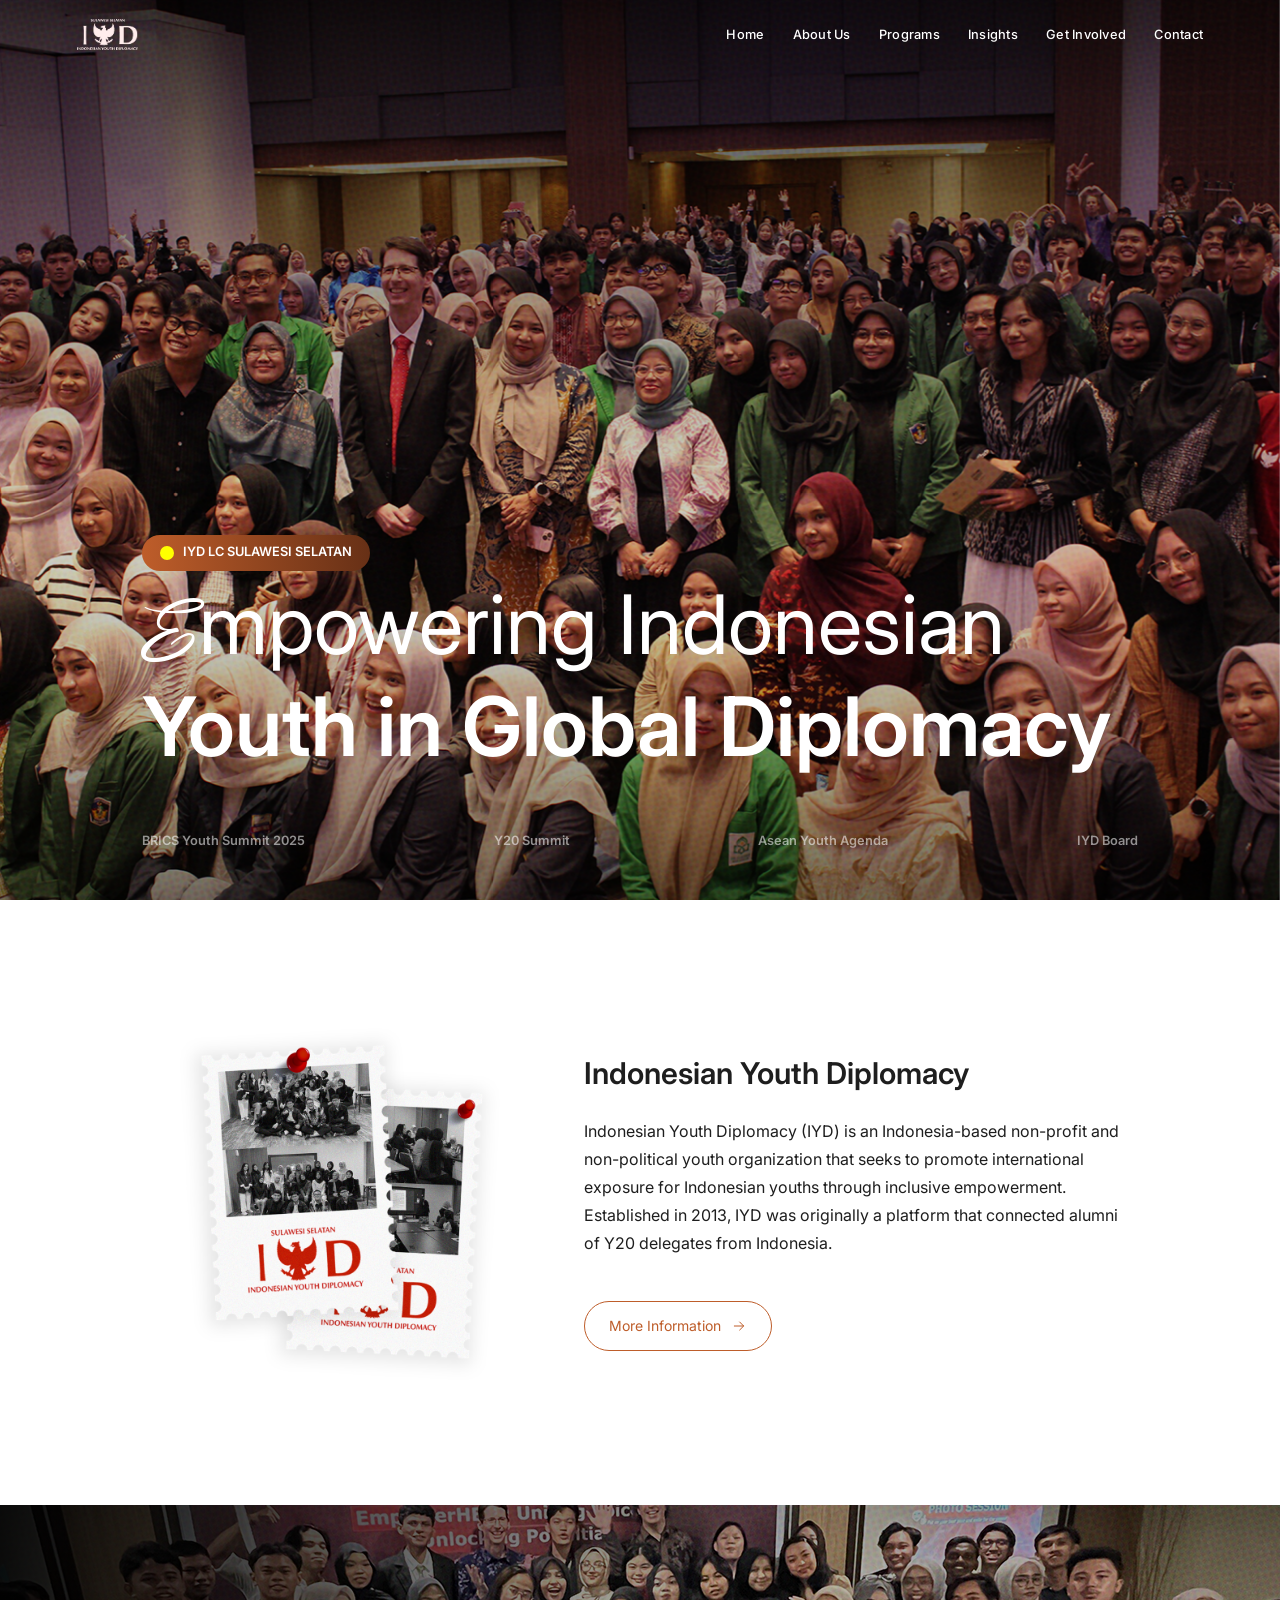
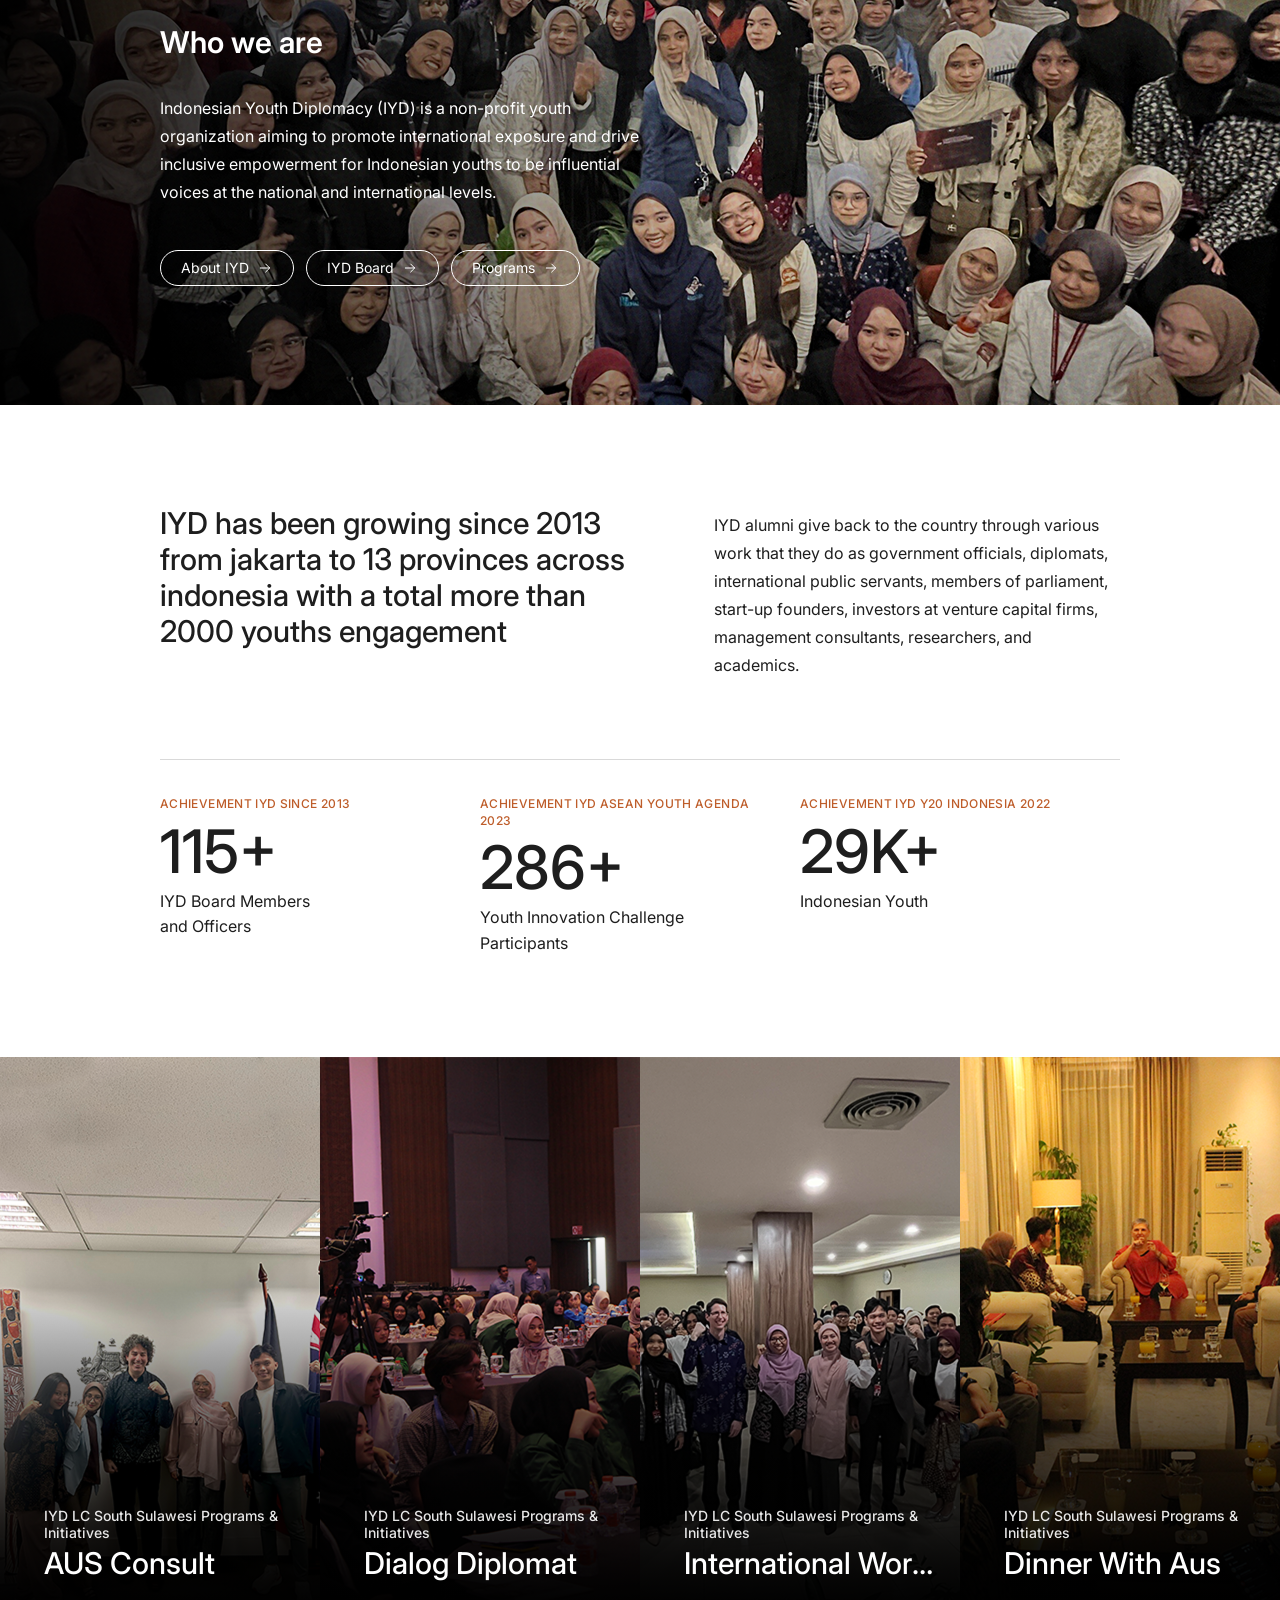
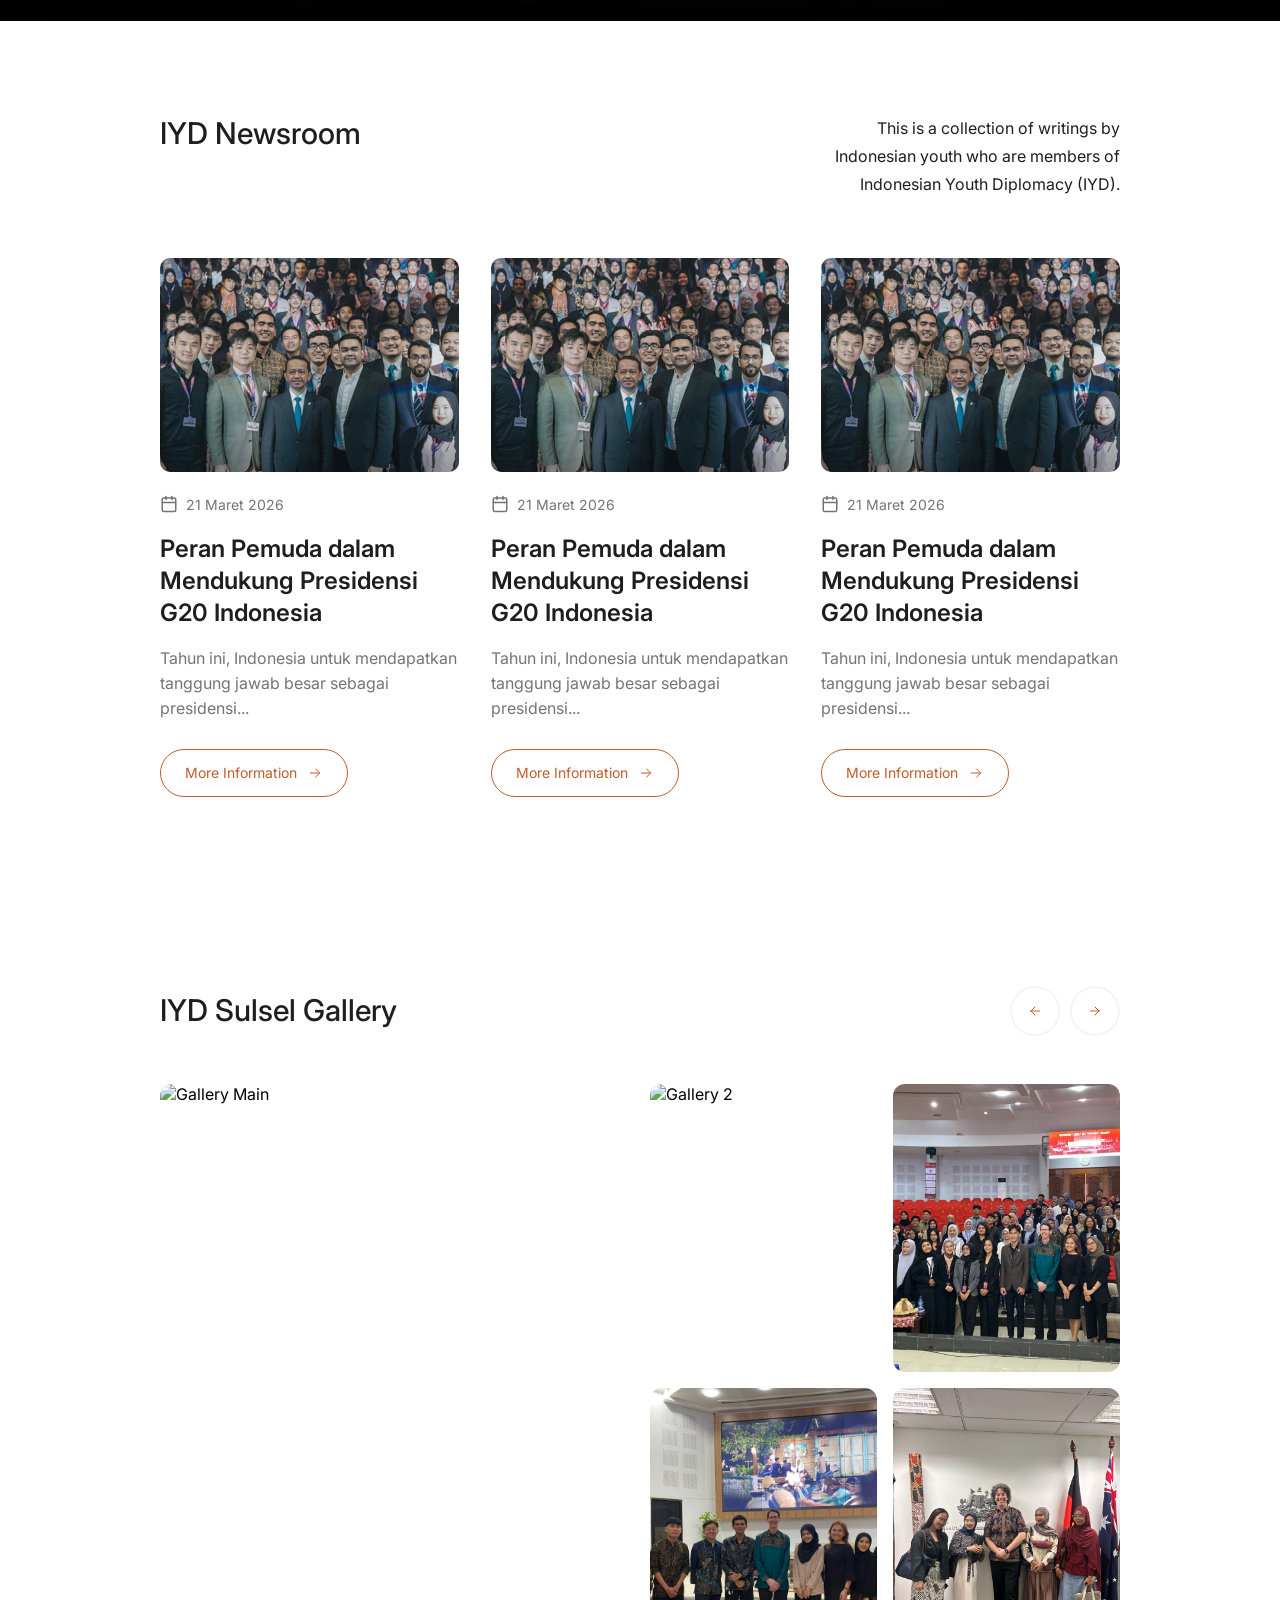
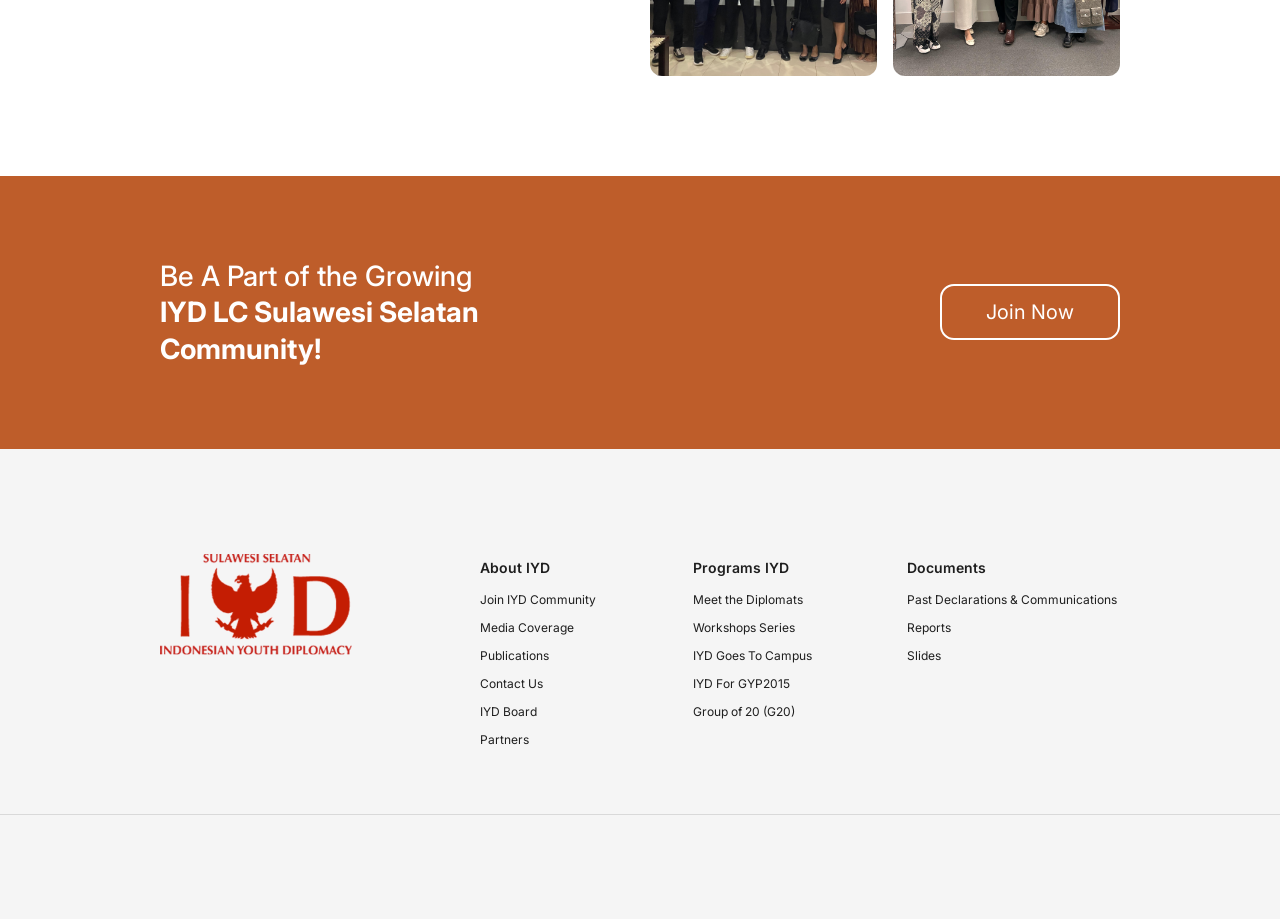
==== index.html @ 90ca3cc1 "update programs & gallery" ====
<!DOCTYPE html>
<html lang="id">
<head>
  <meta charset="UTF-8" />
  <meta name="viewport" content="width=device-width, initial-scale=1.0" />
  <title>IYD LC Sulawesi Selatan</title>
  <link rel="stylesheet" href="style.css" />
  <link href="https://fonts.googleapis.com/css2?family=Inter:wght@400;500;600&family=Birthstone+Bounce&display=swap" rel="stylesheet" />
</head>
<body>

  <!-- Background penuh viewport (di luar page-center) -->
  <img class="hero-bg" src="img/bg-hero.png" alt="Hero Background" />

  <div class="page-center">
  <div class="hero-wrapper">

    <!-- ====== NAVBAR ====== -->
    <header class="navbar">
      <div class="navbar-inner">
        <!-- Logo transparan (default) -->
        <img class="navbar-logo logo-light" src="/img/logo.png" alt="IYD Logo Light" />
        <!-- Logo saat scrolled / background putih -->
        <img class="navbar-logo logo-dark" src="/img/logo-red.png" alt="IYD Logo Dark" />

        <!-- Desktop Menu -->
        <nav class="navbar-menu">
          <a href="index.html">Home</a>
          <a href="about.html">About Us</a>
          <a href="#">Programs</a>
          <a href="#">Insights</a>
          <a href="get-involved.html">Get Involved</a>
          <a href="#">Contact</a>
        </nav>

        <!-- Hamburger Button (mobile) -->
        <button class="hamburger" id="hamburgerBtn" aria-label="Toggle menu">
          <span></span>
          <span></span>
          <span></span>
        </button>
      </div>
    </header>

    <!-- Mobile Menu Overlay -->
    <div class="mobile-menu" id="mobileMenu">
      <nav class="mobile-menu-nav">
        <a href="index.html" onclick="closeMobileMenu()">Home</a>
        <a href="about.html" onclick="closeMobileMenu()">About Us</a>
        <a href="#" onclick="closeMobileMenu()">Programs</a>
        <a href="#" onclick="closeMobileMenu()">Insights</a>
        <a href="get-involved.html" onclick="closeMobileMenu()">Get Involved</a>
        <a href="#" onclick="closeMobileMenu()">Contact</a>
      </nav>
    </div>

    <!-- ====== HERO TEXT ====== -->
    <div class="hero-content">

      <!-- Badge -->
      <div class="hero-badge" data-anim>
        <span class="hero-badge-dot"></span>
        <span class="hero-badge-label">IYD LC SULAWESI SELATAN</span>
      </div>

      <!-- Headline Desktop -->
      <h1 class="hero-headline headline-desktop" data-anim>
        <span class="hero-headline-initial">E</span>mpowering Indonesian<br />
        <strong>Youth in Global Diplomacy</strong>
      </h1>

      <!-- Headline Mobile -->
      <h1 class="hero-headline headline-mobile" data-anim>
        <span class="hero-headline-initial">E</span>mpowering<br />
        Indonesian Youth in<br />
        <strong>Global Diplomacy</strong>
      </h1>

    </div>

    <!-- ====== BOTTOM BAR ====== -->
    <div class="hero-bottom-bar">
      <div class="bottom-bar-row">
        <a href="#">BRICS Youth Summit 2025</a>
        <a href="#">Y20 Summit</a>
      </div>
      <div class="bottom-bar-row">
        <a href="#">Asean Youth Agenda</a>
        <a href="#">IYD Board</a>
      </div>
    </div>

  </div>
  </div>

  <!-- ====== ABOUT SECTION ====== -->
  <section class="about-section">
    <div class="about-inner">

      <!-- Gambar kiri -->
      <div class="about-image-wrap" data-anim>
        <img src="/img/abt-img.png" alt="IYD About" class="about-image" />
      </div>

      <!-- Konten kanan -->
      <div class="about-content">
        <h2 class="about-title" data-anim>Indonesian Youth Diplomacy</h2>
        <p class="about-desc" data-anim>
          Indonesian Youth Diplomacy (IYD) is an Indonesia-based non-profit and
          non-political youth organization that seeks to promote international exposure
          for Indonesian youths through inclusive empowerment. Established in 2013,
          IYD was originally a platform that connected alumni of Y20 delegates from
          Indonesia. 
          
        </p>
        <a href="#" class="about-btn" data-anim>
          More Information
          <svg class="about-btn-icon" xmlns="http://www.w3.org/2000/svg" width="16" height="16" viewBox="0 0 24 24" fill="none" stroke="#BE5D2A" stroke-width="1.5" stroke-linecap="round" stroke-linejoin="round">
            <path d="M5 12h14M13 6l6 6-6 6"/>
          </svg>
        </a>
      </div>

    </div>
  </section>

  <!-- ====== WHO WE ARE SECTION ====== -->
  <section class="wwa-section">

    <!-- Background image -->
    <img src="/img/bg-hero2.png" alt="Who We Are Background" class="wwa-bg" />

    <!-- Gradient overlay kiri -->
    <div class="wwa-overlay"></div>

    <!-- Konten -->
    <div class="wwa-inner">
      <div class="wwa-content">
        <h2 class="wwa-title" data-anim>Who we are</h2>
      <p class="wwa-desc" data-anim>
        Indonesian Youth Diplomacy (IYD) is a non-profit youth
        organization aiming to promote international exposure and drive
        inclusive empowerment for Indonesian youths to be influential
        voices at the national and international levels.
      </p>
      <div class="wwa-buttons" data-anim>
        <a href="#" class="wwa-btn">
          About IYD
          <svg xmlns="http://www.w3.org/2000/svg" width="16" height="16" viewBox="0 0 24 24" fill="none" stroke="white" stroke-width="1.5" stroke-linecap="round" stroke-linejoin="round">
            <path d="M5 12h14M13 6l6 6-6 6"/>
          </svg>
        </a>
        <a href="#" class="wwa-btn">
          IYD Board
          <svg xmlns="http://www.w3.org/2000/svg" width="16" height="16" viewBox="0 0 24 24" fill="none" stroke="white" stroke-width="1.5" stroke-linecap="round" stroke-linejoin="round">
            <path d="M5 12h14M13 6l6 6-6 6"/>
          </svg>
        </a>
        <a href="#" class="wwa-btn">
          Programs
          <svg xmlns="http://www.w3.org/2000/svg" width="16" height="16" viewBox="0 0 24 24" fill="none" stroke="white" stroke-width="1.5" stroke-linecap="round" stroke-linejoin="round">
            <path d="M5 12h14M13 6l6 6-6 6"/>
          </svg>
        </a>
      </div>
      </div>
    </div>

  </section>

  <!-- ====== ABOUT DATA SECTION ====== -->
  <section class="adata-section">
    <div class="adata-inner">

      <!-- Baris atas: teks besar kiri + paragraf kanan -->
      <div class="adata-top">
        <h2 class="adata-headline" data-anim>
          IYD has been growing since
          2013 from jakarta to 13 provinces
          across indonesia with a total more
          than 2000 youths engagement
        </h2>
        <p class="adata-paragraph" data-anim>
          IYD alumni give back to the country through various work that
          they do as government officials, diplomats, international public
          servants, members of parliament, start-up founders, investors
          at venture capital firms, management consultants, researchers,
          and academics.
        </p>
      </div>

      <!-- Divider -->
      <div class="adata-divider"></div>

      <!-- Baris bawah: 3 statistik -->
      <div class="adata-stats">

        <div class="adata-stat" data-anim>
          <span class="adata-stat-label">ACHIEVEMENT IYD SINCE 2013</span>
          <span class="adata-stat-number" data-count="120" data-suffix="+">0+</span>
          <span class="adata-stat-desc">IYD Board Members<br/>and Officers</span>
        </div>

        <div class="adata-stat" data-anim>
          <span class="adata-stat-label">ACHIEVEMENT IYD ASEAN YOUTH AGENDA 2023</span>
          <span class="adata-stat-number" data-count="300" data-suffix="+">0+</span>
          <span class="adata-stat-desc">Youth Innovation Challenge<br/>Participants</span>
        </div>

        <div class="adata-stat" data-anim>
          <span class="adata-stat-label">ACHIEVEMENT IYD Y20 INDONESIA 2022</span>
          <span class="adata-stat-number" data-count="30" data-suffix="K+">0K+</span>
          <span class="adata-stat-desc">Indonesian Youth</span>
        </div>

      </div>

    </div>
  </section>

  </section>

  <!-- ====== PROGRAMS SECTION ====== -->
  <section class="programs-section" id="programsSlider">
    
    <!-- Slider Navigation -->
    <button class="programs-nav-btn prev" id="progPrev" aria-label="Previous Program">
      <svg xmlns="http://www.w3.org/2000/svg" width="20" height="20" viewBox="0 0 24 24" fill="none" stroke="#1E1E1E" stroke-width="2" stroke-linecap="round" stroke-linejoin="round"><path d="M15 18l-6-6 6-6"/></svg>
    </button>
    <button class="programs-nav-btn next" id="progNext" aria-label="Next Program">
      <svg xmlns="http://www.w3.org/2000/svg" width="20" height="20" viewBox="0 0 24 24" fill="none" stroke="#1E1E1E" stroke-width="2" stroke-linecap="round" stroke-linejoin="round"><path d="M9 18l6-6-6-6"/></svg>
    </button>

    <div class="programs-track" id="progTrack">
      <div class="programs-card">
        <img src="/img/prog1.png" alt="AUS Consult" class="programs-card-img" />
        <div class="programs-card-overlay"></div>
        <div class="programs-card-content" data-anim>
          <span class="programs-card-tag">IYD LC South Sulawesi Programs & Initiatives</span>
          <h3 class="programs-card-title">AUS Consult</h3>
        </div>
      </div>

      <div class="programs-card">
        <img src="/img/prog2.png" alt="Dialog Diplomat" class="programs-card-img" />
        <div class="programs-card-overlay"></div>
        <div class="programs-card-content" data-anim>
          <span class="programs-card-tag">IYD LC South Sulawesi Programs & Initiatives</span>
          <h3 class="programs-card-title">Dialog Diplomat</h3>
        </div>
      </div>

      <div class="programs-card">
        <img src="/img/prog3.png" alt="International Workshop" class="programs-card-img" />
        <div class="programs-card-overlay"></div>
        <div class="programs-card-content" data-anim>
          <span class="programs-card-tag">IYD LC South Sulawesi Programs & Initiatives</span>
          <h3 class="programs-card-title">International Workshop</h3>
        </div>
      </div>

      <div class="programs-card">
        <img src="/img/prog4.png" alt="Dinner With Aus" class="programs-card-img" />
        <div class="programs-card-overlay"></div>
        <div class="programs-card-content" data-anim>
          <span class="programs-card-tag">IYD LC South Sulawesi Programs & Initiatives</span>
          <h3 class="programs-card-title">Dinner With Aus</h3>
        </div>
      </div>

      <div class="programs-card">
        <img src="/img/prog5.png" alt="Dinner With Aus" class="programs-card-img" />
        <div class="programs-card-overlay"></div>
        <div class="programs-card-content" data-anim>
          <span class="programs-card-tag">IYD LC South Sulawesi Programs & Initiatives</span>
          <h3 class="programs-card-title">Future Leader Fest</h3>
        </div>
      </div>

      <div class="programs-card">
        <img src="/img/prog6.png" alt="Dinner With Aus" class="programs-card-img" />
        <div class="programs-card-overlay"></div>
        <div class="programs-card-content" data-anim>
          <span class="programs-card-tag">IYD LC South Sulawesi Programs & Initiatives</span>
          <h3 class="programs-card-title">Rain Forest Youth Summit</h3>
        </div>
      </div>

      <div class="programs-card">
        <img src="/img/prog7.png" alt="Dinner With Aus" class="programs-card-img" />
        <div class="programs-card-overlay"></div>
        <div class="programs-card-content" data-anim>
          <span class="programs-card-tag">IYD LC South Sulawesi Programs & Initiatives</span>
          <h3 class="programs-card-title">Joint Audience with Japan Consulate in Makassar</h3>
        </div>
      </div>
    </div>

  </section>

  </section>

  <!-- ====== NEWSROOM SECTION ====== -->
  <section class="news-section">
    <div class="news-inner">

      <!-- Header -->
      <div class="news-header">
        <h2 class="news-title" data-anim>IYD Newsroom</h2>
        <p class="news-subtitle" data-anim>
          This is a collection of writings by<br />
          Indonesian youth who are members of<br />
          Indonesian Youth Diplomacy (IYD).
        </p>
      </div>

      <!-- Cards -->
      <div class="news-grid">

        <article class="news-card" data-anim>
          <img src="/img/news1.png" alt="News 1" class="news-card-img" />
          <div class="news-card-meta">
            <svg xmlns="http://www.w3.org/2000/svg" width="18" height="18" viewBox="0 0 24 24" fill="none" stroke="#747474" stroke-width="2" stroke-linecap="round" stroke-linejoin="round"><rect x="3" y="4" width="18" height="18" rx="2"/><line x1="16" y1="2" x2="16" y2="6"/><line x1="8" y1="2" x2="8" y2="6"/><line x1="3" y1="10" x2="21" y2="10"/></svg>
            <span class="news-card-date">21 Maret 2026</span>
          </div>
          <h3 class="news-card-title">Peran Pemuda dalam Mendukung Presidensi G20 Indonesia</h3>
          <p class="news-card-excerpt">Tahun ini, Indonesia untuk mendapatkan tanggung jawab besar sebagai presidensi...</p>
          <a href="#" class="news-card-btn">
            More Information
            <svg xmlns="http://www.w3.org/2000/svg" width="16" height="16" viewBox="0 0 24 24" fill="none" stroke="#BE5D2A" stroke-width="1.5" stroke-linecap="round" stroke-linejoin="round"><path d="M5 12h14M13 6l6 6-6 6"/></svg>
          </a>
        </article>

        <article class="news-card" data-anim>
          <img src="/img/news1.png" alt="News 2" class="news-card-img" />
          <div class="news-card-meta">
            <svg xmlns="http://www.w3.org/2000/svg" width="18" height="18" viewBox="0 0 24 24" fill="none" stroke="#747474" stroke-width="2" stroke-linecap="round" stroke-linejoin="round"><rect x="3" y="4" width="18" height="18" rx="2"/><line x1="16" y1="2" x2="16" y2="6"/><line x1="8" y1="2" x2="8" y2="6"/><line x1="3" y1="10" x2="21" y2="10"/></svg>
            <span class="news-card-date">21 Maret 2026</span>
          </div>
          <h3 class="news-card-title">Peran Pemuda dalam Mendukung Presidensi G20 Indonesia</h3>
          <p class="news-card-excerpt">Tahun ini, Indonesia untuk mendapatkan tanggung jawab besar sebagai presidensi...</p>
          <a href="#" class="news-card-btn">
            More Information
            <svg xmlns="http://www.w3.org/2000/svg" width="16" height="16" viewBox="0 0 24 24" fill="none" stroke="#BE5D2A" stroke-width="1.5" stroke-linecap="round" stroke-linejoin="round"><path d="M5 12h14M13 6l6 6-6 6"/></svg>
          </a>
        </article>

        <article class="news-card" data-anim>
          <img src="/img/news1.png" alt="News 3" class="news-card-img" />
          <div class="news-card-meta">
            <svg xmlns="http://www.w3.org/2000/svg" width="18" height="18" viewBox="0 0 24 24" fill="none" stroke="#747474" stroke-width="2" stroke-linecap="round" stroke-linejoin="round"><rect x="3" y="4" width="18" height="18" rx="2"/><line x1="16" y1="2" x2="16" y2="6"/><line x1="8" y1="2" x2="8" y2="6"/><line x1="3" y1="10" x2="21" y2="10"/></svg>
            <span class="news-card-date">21 Maret 2026</span>
          </div>
          <h3 class="news-card-title">Peran Pemuda dalam Mendukung Presidensi G20 Indonesia</h3>
          <p class="news-card-excerpt">Tahun ini, Indonesia untuk mendapatkan tanggung jawab besar sebagai presidensi...</p>
          <a href="#" class="news-card-btn">
            More Information
            <svg xmlns="http://www.w3.org/2000/svg" width="16" height="16" viewBox="0 0 24 24" fill="none" stroke="#BE5D2A" stroke-width="1.5" stroke-linecap="round" stroke-linejoin="round"><path d="M5 12h14M13 6l6 6-6 6"/></svg>
          </a>
        </article>

      </div>
    </div>
  </section>

  </section>

  <!-- ====== GALLERY SECTION ====== -->
  <section class="gallery-section">
    <div class="gallery-inner">

      <!-- Header -->
      <div class="gallery-header">
        <h2 class="gallery-title" data-anim>IYD Sulsel Gallery</h2>
        <div class="gallery-nav">
          <button class="gallery-nav-btn" id="galleryPrev" aria-label="Previous">
            <svg xmlns="http://www.w3.org/2000/svg" width="16" height="16" viewBox="0 0 24 24" fill="none" stroke="#BE5D2A" stroke-width="1.5" stroke-linecap="round" stroke-linejoin="round"><path d="M19 12H5M12 18l-6-6 6-6"/></svg>
          </button>
          <button class="gallery-nav-btn" id="galleryNext" aria-label="Next">
            <svg xmlns="http://www.w3.org/2000/svg" width="16" height="16" viewBox="0 0 24 24" fill="none" stroke="#BE5D2A" stroke-width="1.5" stroke-linecap="round" stroke-linejoin="round"><path d="M5 12h14M12 6l6 6-6 6"/></svg>
          </button>
        </div>
      </div>

      <!-- Grid galeri -->
      <div class="gallery-grid">

        <!-- Gambar besar kiri -->
        <div class="gallery-main" data-anim>
          <img src="/img/gal1.jpg" alt="Gallery Main" class="gallery-img" />
        </div>

        <!-- 2x2 grid kanan -->
        <div class="gallery-sub" data-anim>
          <img src="/img/gal2.jpg" alt="Gallery 2" class="gallery-img" />
          <img src="/img/gal3.jpg" alt="Gallery 3" class="gallery-img" />
          <img src="/img/gal4.jpg" alt="Gallery 4" class="gallery-img" />
          <img src="/img/gal5.jpg" alt="Gallery 5" class="gallery-img" />
        </div>

      </div>
    </div>
  </section>

  </section>

  <!-- ====== CTA SECTION ====== -->
  <section class="cta-section">
    <div class="cta-inner">
      <div class="cta-text" data-anim>
        <span class="cta-text-light">Be A Part of the Growing<br /></span>
        <span class="cta-text-bold">IYD LC Sulawesi Selatan<br />Community!</span>
      </div>
      <a href="https://chat.whatsapp.com/K2bBqpmbX7I8IMFVeCKsI0?mode=gi_t" class="cta-btn" data-anim>Join Now</a>
    </div>
  </section>

  </section>

  <!-- ====== FOOTER ====== -->
  <footer class="footer">
    <div class="footer-inner">

      <!-- Konten utama footer -->
      <div class="footer-top">

        <!-- Logo kiri -->
        <div class="footer-brand" data-anim>
          <img src="/img/logo-footer.png" alt="IYD Logo" class="footer-logo" />
        </div>

        <!-- Kolom 1 & 2 dibungkus agar bisa berdampingan di mobile -->
        <div class="footer-cols-row">

        <!-- Kolom 1: About -->
        <div class="footer-col" data-anim>
          <h4 class="footer-col-title">About IYD</h4>
          <ul class="footer-col-list">
            <li><a href="https://chat.whatsapp.com/K2bBqpmbX7I8IMFVeCKsI0?mode=gi_t">Join IYD Community</a></li>
            <li><a href="#">Media Coverage</a></li>
            <li><a href="#">Publications</a></li>
            <li><a href="#">Contact Us</a></li>
            <li><a href="#">IYD Board</a></li>
            <li><a href="#">Partners</a></li>
          </ul>
        </div>

        <!-- Kolom 2: Programs -->
        <div class="footer-col" data-anim>
          <h4 class="footer-col-title">Programs IYD</h4>
          <ul class="footer-col-list">
            <li><a href="#">Meet the Diplomats</a></li>
            <li><a href="#">Workshops Series</a></li>
            <li><a href="#">IYD Goes To Campus</a></li>
            <li><a href="#">IYD For GYP2015</a></li>
            <li><a href="#">Group of 20 (G20)</a></li>
          </ul>
        </div>

        </div>

        <!-- Kolom 3: Documents -->
        <div class="footer-col" data-anim>
          <h4 class="footer-col-title">Documents</h4>
          <ul class="footer-col-list">
            <li><a href="#">Past Declarations & Communications</a></li>
            <li><a href="#">Reports</a></li>
            <li><a href="#">Slides</a></li>
          </ul>
        </div>

      </div>

      <!-- Divider -->
      <div class="footer-divider"></div>

      <!-- Bottom: copyright + sosmed -->
      <div class="footer-bottom">
        <p class="footer-copy" data-anim>@Copyright IYD Local Chapter Sulawesi Selatan (IYD LC SULSEL) 2026. All Right Reserved.</p>
        <div class="footer-socials" data-anim>
          <a href="#" class="footer-social-link" aria-label="Social 1">
            <img src="/img/x.png" alt="Social 1" />
          </a>
          <a href="#" class="footer-social-link" aria-label="Social 2">
            <img src="/img/tiktok.png" alt="Social 2" />
          </a>
          <a href="#" class="footer-social-link" aria-label="Social 3">
            <img src="/img/ig.png" alt="Social 3" />
          </a>
          <a href="#" class="footer-social-link" aria-label="Social 4">
            <img src="/img/ytb.png" alt="Social 4" />
          </a>
        </div>
      </div>

    </div>
  </footer>

  <!-- ====== BACK TO TOP BUTTON ====== -->
  <button class="back-to-top" id="backToTop" aria-label="Back to top">
    <svg xmlns="http://www.w3.org/2000/svg" width="20" height="20" viewBox="0 0 24 24" fill="none" stroke="currentColor" stroke-width="2" stroke-linecap="round" stroke-linejoin="round">
      <path d="M12 19V5M5 12l7-7 7 7"/>
    </svg>
  </button>

  <script>
    const navbar       = document.querySelector('.navbar');
    const hamburgerBtn = document.getElementById('hamburgerBtn');
    const mobileMenu   = document.getElementById('mobileMenu');
    const heroBg       = document.querySelector('.hero-bg');
    const heroWrapper  = document.querySelector('.hero-wrapper');

    let lastScrollY = 0;

    function handleScroll() {
      const currentScrollY = window.scrollY;
      const heroHeight = heroWrapper.offsetHeight;

      if (currentScrollY >= heroHeight) {
        heroBg.classList.add('out-of-view');
      } else {
        heroBg.classList.remove('out-of-view');
      }

      if (currentScrollY > 10) {
        navbar.classList.add('scrolled');
      } else {
        navbar.classList.remove('scrolled');
      }

      // Sembunyikan saat scroll ke bawah, tampilkan saat scroll ke atas
      if (currentScrollY > lastScrollY + 5 && currentScrollY > 80) {
        navbar.classList.add('hidden');
      } else if (currentScrollY < lastScrollY - 5) {
        navbar.classList.remove('hidden');
      }

      lastScrollY = currentScrollY;
    }
    window.addEventListener('scroll', handleScroll);
    handleScroll();

    hamburgerBtn.addEventListener('click', () => {
      const isOpen = mobileMenu.classList.toggle('open');
      hamburgerBtn.classList.toggle('active', isOpen);
      document.body.classList.toggle('menu-open', isOpen);
    });

    function closeMobileMenu() {
      mobileMenu.classList.remove('open');
      hamburgerBtn.classList.remove('active');
      document.body.classList.remove('menu-open');
    }

    /* ---- Scroll Animations: Fade In Up ---- */
    const animObserver = new IntersectionObserver((entries) => {
      entries.forEach((entry, i) => {
        if (entry.isIntersecting) {
          /* Stagger: tiap elemen dapat delay bertahap dalam satu kelompok */
          const siblings = entry.target.parentElement.querySelectorAll('[data-anim]');
          let delay = 0;
          siblings.forEach((el, idx) => {
            if (el === entry.target) delay = idx * 80;
          });
          setTimeout(() => {
            entry.target.classList.add('anim-visible');
          }, delay);
          animObserver.unobserve(entry.target);
        }
      });
    }, {
      threshold: 0.05,
      rootMargin: '0px 0px 0px 0px'
    });

    document.querySelectorAll('[data-anim]').forEach(el => {
      animObserver.observe(el);
    });

    /* ---- Count-up Animation ---- */
    function countUp(el) {
      const target   = parseInt(el.dataset.count);
      const suffix   = el.dataset.suffix || '';
      const duration = 1800;
      const step     = 16;
      const steps    = Math.floor(duration / step);
      let current    = 0;

      const timer = setInterval(() => {
        current++;
        const value = Math.round(target * easeOut(current / steps));
        el.textContent = value + suffix;
        if (current >= steps) {
          el.textContent = target + suffix;
          clearInterval(timer);
        }
      }, step);
    }

    function easeOut(t) {
      return 1 - Math.pow(1 - t, 3);
    }

    const countObserver = new IntersectionObserver((entries) => {
      entries.forEach(entry => {
        if (entry.isIntersecting) {
          countUp(entry.target);
          countObserver.unobserve(entry.target);
        }
      });
    }, { threshold: 0.3 });

    document.querySelectorAll('[data-count]').forEach(el => {
      countObserver.observe(el);
    });

    /* ---- Back to Top ---- */
    const backToTopBtn = document.getElementById('backToTop');

    window.addEventListener('scroll', () => {
      if (window.scrollY > 400) {
        backToTopBtn.classList.add('visible');
      } else {
        backToTopBtn.classList.remove('visible');
      }
    });

    backToTopBtn.addEventListener('click', () => {
      window.scrollTo({ top: 0, behavior: 'smooth' });
    });

    /* ---- Gallery Slider Logic ---- */
    const galleryImages = [
      '/img/gal1.jpg',
      '/img/gal2.jpg',
      '/img/gal3.jpg',
      '/img/gal4.jpg',
      '/img/gal5.jpg',
      '/img/gal6.jpg',
      '/img/gal7.jpg',
      '/img/gal8.jpg',
      '/img/gal9.jpg',
      '/img/gal10.jpg',
    ];

    let currentStartIdx = 0;
    const mainGalleryImg = document.querySelector('.gallery-main .gallery-img');
    const subGalleryImgs = document.querySelectorAll('.gallery-sub .gallery-img');
    const galleryPrevBtn = document.getElementById('galleryPrev');
    const galleryNextBtn = document.getElementById('galleryNext');

    function updateGallery() {
      // Main image
      mainGalleryImg.style.opacity = '0';
      
      setTimeout(() => {
        mainGalleryImg.src = galleryImages[currentStartIdx];
        mainGalleryImg.style.opacity = '1';
        
        // Sub images
        subGalleryImgs.forEach((img, idx) => {
          const nextIdx = (currentStartIdx + idx + 1) % galleryImages.length;
          img.src = galleryImages[nextIdx];
        });
      }, 200);
    }

    galleryNextBtn.addEventListener('click', () => {
      currentStartIdx = (currentStartIdx + 1) % galleryImages.length;
      updateGallery();
    });

    galleryPrevBtn.addEventListener('click', () => {
      currentStartIdx = (currentStartIdx - 1 + galleryImages.length) % galleryImages.length;
      updateGallery();
    });

    /* ---- Programs Slider Logic ---- */
    const progTrack = document.getElementById('progTrack');
    const progPrev  = document.getElementById('progPrev');
    const progNext  = document.getElementById('progNext');
    const progCards = document.querySelectorAll('.programs-card');
    
    let currentProgIdx = 0;

    function getVisibleCards() {
      if (window.innerWidth <= 768) return 1;
      if (window.innerWidth <= 1024) return 2;
      return 4;
    }

    function updateProgSlider() {
      const visibleCards = getVisibleCards();
      const maxIdx = Math.max(0, progCards.length - visibleCards);
      
      if (currentProgIdx > maxIdx) currentProgIdx = maxIdx;
      
      const cardWidth = 100 / visibleCards;
      progTrack.style.transform = `translateX(-${currentProgIdx * cardWidth}%)`;
      
      // Update button visibility if needed
      progPrev.style.display = currentProgIdx === 0 ? 'none' : 'flex';
      progNext.style.display = currentProgIdx === maxIdx ? 'none' : 'flex';
    }

    progNext.addEventListener('click', () => {
      const visibleCards = getVisibleCards();
      if (currentProgIdx < progCards.length - visibleCards) {
        currentProgIdx++;
        updateProgSlider();
      }
    });

    progPrev.addEventListener('click', () => {
      if (currentProgIdx > 0) {
        currentProgIdx--;
        updateProgSlider();
      }
    });

    window.addEventListener('resize', updateProgSlider);
    updateProgSlider(); // Initial call
  </script>

</body>
</html>
---- style.css ----
/* ==============================================
   IYD LC Sulawesi Selatan — Hero Section Styles
   ============================================== */

/* ---- Reset & Base ---- */
*,
*::before,
*::after {
  box-sizing: border-box;
  margin: 0;
  padding: 0;
}

html {
  overflow-x: hidden;
}

body {
  font-family: 'Inter', sans-serif;
  background: #ffffff;
  display: flex;
  flex-direction: column;
  align-items: center;
  min-height: 100vh;
}

a {
  text-decoration: none;
  color: inherit;
}

/* ---- Page Center Wrapper ---- */
.page-center {
  position: relative;
  width: 100%;
  display: flex;
  justify-content: center;
  align-items: flex-start;
  z-index: 1;
}

/* ---- Hero Background (full viewport) ---- */
.hero-bg {
  position: fixed;
  inset: 0;
  width: 100vw;
  height: 100vh;
  object-fit: cover;
  object-position: center center;
  z-index: 0;
  transition: opacity 0.3s ease;
}

/* Sembunyikan bg saat sudah scroll melewati hero */
.hero-bg.out-of-view {
  opacity: 0;
  pointer-events: none;
}

/* ---- Hero Wrapper ---- */
.hero-wrapper {
  position: relative;
  width: 100%;
  max-width: 1440px;
  height: 100vh;
  min-height: 600px;
  overflow: visible;
  z-index: 1;
  background: transparent;
}


/* ---- Navbar ---- */
.navbar {
  position: fixed;
  top: 0;
  left: 0;
  width: 100%;
  height: 70px;
  background: transparent;
  z-index: 9998;
  transition: background 0.35s ease, border-color 0.35s ease, transform 0.35s ease;
  border-bottom: 1.5px solid transparent;
}

.navbar.scrolled {
  background: #ffffff;
  border-bottom: 1.5px solid #e5e5e5;
}

.navbar.hidden {
  transform: translateY(-100%);
}

.navbar.scrolled .navbar-menu a {
  color: #1a1a1a;
}

/* Scrolled: sembunyikan logo terang, tampilkan logo gelap */
.navbar.scrolled .logo-light { opacity: 0; }
.navbar.scrolled .logo-dark  { opacity: 1; }

.navbar-inner {
  position: relative;
  width: 100%;
  max-width: 1440px;
  height: 100%;
  margin: 0 auto;
  padding: 0 11.1%;
  display: flex;
  align-items: center;
}

.navbar-logo {
  width: 5.4%;
  height: auto;
  object-fit: contain;
  transition: opacity 0.35s ease;
}

/* Default (transparan): tampilkan logo terang, sembunyikan logo gelap */
.logo-light { opacity: 1; }
.logo-dark  { opacity: 0; position: absolute; left: 11.1%; }

.navbar-menu {
  display: flex;
  align-items: center;
  gap: clamp(16px, 2.2vw, 32px);
  margin-left: auto;
}

.navbar-menu a {
  color: #ffffff;
  font-size: clamp(10px, 1vw, 14px);
  font-weight: 500;
  white-space: nowrap;
  padding: 4px 0;
  letter-spacing: 0.02em;
  transition: opacity 0.2s ease;
}

.navbar-menu a:hover {
  opacity: 0.75;
}


/* ---- Hero Content ---- */
.hero-content {
  position: absolute;
  left: 11.1%;
  bottom: 14%;
  width: 85%;
  z-index: 10;
}

/* Badge */
.hero-badge {
  display: inline-flex;
  align-items: center;
  gap: clamp(6px, 0.7vw, 10px);
  padding: clamp(8px, 0.85vw, 12px) clamp(12px, 1.4vw, 20px);
  background: linear-gradient(90deg, #BE5D2A 0%, #673016 100%);
  border-radius: 100px;
  margin-bottom: clamp(6px, 0.6vw, 10px);
}

.hero-badge-dot {
  width: clamp(10px, 1.1vw, 16px);
  height: clamp(10px, 1.1vw, 16px);
  background: #FFFF00;
  border-radius: 9999px;
  flex-shrink: 0;
}

.hero-badge-label {
  color: #ffffff;
  font-size: clamp(9px, 1vw, 14px);
  font-weight: 600;
  white-space: nowrap;
  line-height: 1;
}

/* Headline visibility default */
.headline-desktop { display: block; }
.headline-mobile  { display: none; }

/* Headline */
.hero-headline {
  color: #ffffff;
  font-size: min(7.93vw, 82px);
  font-weight: 400;
  line-height: 1.15;
  font-family: 'Inter', sans-serif;
  white-space: nowrap;
}

.hero-headline-initial {
  font-family: 'Birthstone Bounce', cursive;
  font-size: min(7.93vw, 82px);
  font-weight: 400;
  color: #ffffff;
}

.hero-headline strong {
  font-weight: 600;
  white-space: nowrap;
  display: block;
}


/* ---- Bottom Bar ---- */
.hero-bottom-bar {
  position: absolute;
  left: 11.1%;
  bottom: 5.8%;
  width: 77.8%;
  display: flex;
  flex-direction: row;
  align-items: center;
  justify-content: space-between;
  z-index: 10;
}

.bottom-bar-row {
  display: contents;
}

.hero-bottom-bar a {
  color: rgba(255, 255, 255, 0.55);
  font-size: clamp(9px, 1vw, 14px);
  font-weight: 600;
  font-family: 'Inter', sans-serif;
  white-space: nowrap;
  text-decoration: none;
  transition: color 0.2s ease;
}

.hero-bottom-bar a:hover {
  color: #ffffff;
}


/* ==============================================
   HAMBURGER BUTTON
   ============================================== */
.hamburger {
  display: none;
  flex-direction: column;
  justify-content: center;
  align-items: center;
  gap: 5px;
  width: 40px;
  height: 40px;
  margin-left: auto;
  background: none;
  border: none;
  cursor: pointer;
  padding: 4px;
  z-index: 200;
}

.hamburger span {
  display: block;
  width: 24px;
  height: 2px;
  background: #ffffff;
  border-radius: 2px;
  transition: transform 0.3s ease, opacity 0.3s ease, background 0.35s ease;
  transform-origin: center;
}

.navbar.scrolled .hamburger span {
  background: #1a1a1a;
}

.hamburger.active span:nth-child(1) { transform: translateY(7px) rotate(45deg); }
.hamburger.active span:nth-child(2) { opacity: 0; transform: scaleX(0); }
.hamburger.active span:nth-child(3) { transform: translateY(-7px) rotate(-45deg); }

/* Saat menu terbuka: garis X jadi hitam */
.hamburger.active span {
  background: #1a1a1a;
}

/* Saat menu terbuka: logo gelap muncul, logo terang sembunyi */
.navbar:has(.hamburger.active) .logo-light { opacity: 0; }
.navbar:has(.hamburger.active) .logo-dark  { opacity: 1; }


/* ==============================================
   MOBILE MENU OVERLAY
   ============================================== */
.mobile-menu {
  display: none;
  position: fixed;
  top: 0;
  left: 0;
  width: 100%;
  height: 100vh;
  background: rgba(255, 255, 255, 0.97);
  backdrop-filter: blur(8px);
  z-index: 99;
  opacity: 0;
  transform: translateY(-16px);
  transition: opacity 0.3s ease, transform 0.3s ease;
  pointer-events: none;
}

.mobile-menu.open {
  opacity: 1;
  transform: translateY(0);
  pointer-events: all;
}

.mobile-menu-nav {
  display: flex;
  flex-direction: column;
  align-items: center;
  justify-content: center;
  gap: 32px;
  height: 100%;
}

.mobile-menu-nav a {
  color: #1a1a1a;
  font-size: 22px;
  font-weight: 600;
  font-family: 'Inter', sans-serif;
  text-decoration: none;
  letter-spacing: 0.01em;
  transition: opacity 0.2s ease;
}

.mobile-menu-nav a:hover {
  opacity: 0.5;
}

body.menu-open {
  overflow: hidden;
}


/* ==============================================
   SCROLL ANIMATIONS — FADE IN UP
   ============================================== */
[data-anim] {
  opacity: 0;
  transform: translateY(32px);
  transition: opacity 0.65s ease, transform 0.65s ease;
}

[data-anim].anim-visible {
  opacity: 1;
  transform: translateY(0);
}


/* ==============================================
   RESPONSIVE — BREAKPOINTS
   ============================================== */

/* ---- Laptop besar: 1280px ---- */
@media (max-width: 1280px) {
  .navbar-inner {
    padding: 0 6%;
  }

  .logo-dark {
    left: 6%;
  }
}


/* ---- Laptop kecil / Tablet landscape: 1024px ---- */
@media (max-width: 1024px) {
  .navbar-inner {
    padding: 0 5%;
  }

  .logo-dark {
    left: 5%;
  }

  .navbar-logo {
    width: 70px;
  }

  .navbar-menu {
    gap: 20px;
  }

  .hero-content {
    left: 5%;
    bottom: 14%;
    width: 90%;
  }

  .hero-bottom-bar {
    left: 5%;
    width: 90%;
    gap: 16px;
  }
}


/* ---- Tablet portrait: 768px ---- */
@media (max-width: 768px) {

  .hero-wrapper {
    min-height: 100svh;
  }

  .navbar {
    height: 60px;
  }

  .navbar-inner {
    padding: 0 24px;
  }

  .logo-dark {
    left: 24px;
    position: absolute;
  }

  .navbar-logo {
    width: 64px;
  }

  .navbar-menu {
    display: none;
  }

  .hamburger {
    display: flex;
  }

  .mobile-menu {
    display: block;
  }

  .headline-desktop { display: none; }
  .headline-mobile  { display: block; }

  .hero-content {
    left: 24px;
    top: auto;
    bottom: 18%;
    width: calc(100% - 48px);
  }

  .hero-headline {
    font-size: clamp(38px, 9vw, 68px);
    white-space: normal;
  }

  .hero-headline-initial {
    font-size: clamp(38px, 9vw, 68px);
  }

  .hero-headline strong {
    white-space: normal;
  }

  .hero-bottom-bar {
    left: 24px;
    width: calc(100% - 48px);
    bottom: 5%;
    flex-direction: column;
    align-items: flex-start;
    justify-content: flex-start;
    gap: 8px;
  }

  .bottom-bar-row {
    display: flex;
    align-items: center;
    gap: 28px;
  }
}


/* ---- Mobile: 480px ---- */
@media (max-width: 480px) {

  .navbar {
    height: 56px;
  }

  .navbar-inner {
    padding: 0 16px;
  }

  .logo-dark {
    left: 16px;
  }

  .navbar-logo {
    width: 56px;
  }

  .hero-content {
    left: 16px;
    bottom: 20%;
    width: calc(100% - 32px);
  }

  .hero-badge {
    padding: 8px 14px;
    gap: 8px;
  }

  .hero-badge-label {
    font-size: 11px;
  }

  .hero-badge-dot {
    width: 10px;
    height: 10px;
  }

  .hero-headline {
    font-size: clamp(30px, 9.5vw, 48px);
    white-space: normal;
    line-height: 1.2;
  }

  .hero-headline-initial {
    font-size: clamp(30px, 9.5vw, 48px);
  }

  .hero-bottom-bar {
    left: 16px;
    width: calc(100% - 32px);
    bottom: 6%;
    gap: 7px;
  }

  .bottom-bar-row {
    display: flex;
    gap: 20px;
  }

  .hero-bottom-bar a {
    font-size: 11px;
  }

  .mobile-menu-nav a {
    font-size: 18px;
  }
}


/* ---- Mobile kecil: 360px ---- */
@media (max-width: 360px) {
  .hero-headline {
    font-size: 26px;
  }

  .hero-headline-initial {
    font-size: 26px;
  }

  .bottom-bar-row {
    gap: 14px;
  }
}


/* ==============================================
   ABOUT SECTION
   ============================================== */
.about-section {
  position: relative;
  width: 100%;
  background: #ffffff;
}

/* Tutup sisa kecil hero-bg di atas about section */
.about-section::before {
  content: '';
  position: absolute;
  top: -60px;
  left: 0;
  width: 100%;
  height: 60px;
  background: #ffffff;
  z-index: -1;
}

.about-inner {
  max-width: 1440px;
  margin: 0 auto;
  padding: 120px 160px;
  display: flex;
  align-items: center;
  gap: 64px;
}

/* ---- Gambar ---- */
.about-image-wrap {
  flex: 0 0 360px;
  width: 444px;
}

.about-image {
  width: 100%;
  height: auto;
  display: block;
  border-radius: 8px;
  object-fit: cover;
}

/* ---- Konten teks ---- */
.about-content {
  flex: 1;
  display: flex;
  flex-direction: column;
  gap: 24px;
}

.about-title {
  color: #1E1E1E;
  font-size: 30px;
  font-family: 'Inter', sans-serif;
  font-weight: 600;
  line-height: 1.3;
}

.about-desc {
  color: #1E1E1E;
  font-size: 16px;
  font-family: 'Inter', sans-serif;
  font-weight: 400;
  line-height: 28px;
  margin-bottom: 20px;
}

/* ---- Tombol ---- */
.about-btn {
  display: inline-flex;
  align-items: center;
  gap: 10px;
  width: fit-content;
  padding: 10px 24px;
  background: #ffffff;
  border: 1.5px solid #BE5D2A;
  border-radius: 100px;
  color: #BE5D2A;
  font-size: 14px;
  font-family: 'Inter', sans-serif;
  font-weight: 400;
  line-height: 28px;
  text-decoration: none;
  transition: background 0.25s ease, color 0.25s ease;
}

.about-btn:hover {
  background: #BE5D2A;
  color: #ffffff;
}

.about-btn:hover .about-btn-icon stroke {
  stroke: #ffffff;
}

.about-btn-icon {
  flex-shrink: 0;
  transition: stroke 0.25s ease;
}


/* ---- Responsive About ---- */
@media (max-width: 768px) {
  .about-inner {
    flex-direction: column;
    padding: 56px 24px;
    gap: 20px;
  }

  .about-image-wrap {
    width: 100%;
    max-width: 480px;
    margin: 0 auto;
  }

  .about-content {
    gap: 20px;
  }

  .about-title {
    font-size: 30px;
  }

  .about-desc {
    font-size: 15px;
  }
}

@media (max-width: 480px) {
  .about-inner {
    padding: 44px 25px;
    gap: 16px;
  }

  .about-title {
    font-size: 30px;
  }

  .about-desc {
    font-size: 14px;
    line-height: 26px;
    margin-bottom: 20px;
  }

  .about-btn {
    font-size: 13px;
    padding: 9px 20px;
  }
}


/* ==============================================
   WHO WE ARE SECTION
   ============================================== */
.wwa-section {
  position: relative;
  width: 100%;
  height: 500px;
  overflow: hidden;
}

/* Background image */
.wwa-bg {
  position: absolute;
  inset: 0;
  width: 100%;
  height: 100%;
  object-fit: cover;
  object-position: center center;
  z-index: 0;
}

/* Gradient overlay gelap di sisi kiri */
.wwa-overlay {
  position: absolute;
  inset: 0;
  width: 56%;                   /* ~805/1440 */
  background: linear-gradient(90deg, rgba(0,0,0,0.92) 0%, rgba(0,0,0,0) 100%);
}

/* Centering wrapper — sama seperti navbar-inner */
.wwa-inner {
  position: absolute;
  inset: 0;
  display: flex;
  align-items: center;
  width: 100%;
}

.wwa-inner::before {
  content: '';
  display: block;
  width: 100%;
  max-width: 1440px;
  margin: 0 auto;
  position: absolute;
  inset: 0;
  pointer-events: none;
}

/* Konten teks + tombol */
.wwa-content {
  position: relative;
  left: 0;
  top: 0;
  transform: none;
  width: 100%;
  max-width: 1440px;
  margin: 0 auto;
  padding: 0 160px;
  display: flex;
  flex-direction: column;
}

.wwa-content > * {
  max-width: 488px;
}

.wwa-title {
  color: #ffffff;
  font-size: 30px;
  font-family: 'Inter', sans-serif;
  font-weight: 600;
  line-height: 1.3;
  margin-bottom: 32px;
}

.wwa-desc {
  color: #ffffff;
  font-size: 16px;
  font-family: 'Inter', sans-serif;
  font-weight: 400;
  line-height: 28px;
  margin-bottom: 44px;
}

/* Tombol-tombol */
.wwa-buttons {
  display: flex;
  align-items: center;
  flex-wrap: wrap;
  gap: 12px;
}

.wwa-btn {
  display: inline-flex;
  align-items: center;
  gap: 8px;
  padding: 9px 20px;
  border: 1.5px solid #ffffff;
  border-radius: 100px;
  color: #ffffff;
  font-size: 14px;
  font-family: 'Inter', sans-serif;
  font-weight: 400;
  line-height: 1;
  text-decoration: none;
  white-space: nowrap;
  transition: background 0.25s ease, color 0.25s ease;
}

.wwa-btn:hover {
  background: #ffffff;
  color: #1a1a1a;
}

.wwa-btn:hover svg {
  stroke: #1a1a1a;
}

.wwa-btn svg {
  flex-shrink: 0;
  transition: stroke 0.25s ease;
}


/* ---- Responsive Who We Are ---- */
@media (max-width: 768px) {
  .wwa-section {
    height: auto;
    min-height: 420px;
  }

  .wwa-overlay {
    width: 100%;
    background: linear-gradient(180deg, rgba(0,0,0,0.75) 0%, rgba(0,0,0,0.55) 100%);
  }

  .wwa-content {
    padding: 0 24px;
  }

  .wwa-content > * {
    max-width: 100%;
  }

  .wwa-title {
    font-size: 30px;
  }

  .wwa-desc {
    font-size: 14px;
    line-height: 26px;
  }

  .wwa-buttons {
    gap: 10px;
  }

  .wwa-btn {
    font-size: 13px;
    padding: 8px 16px;
  }
}

@media (max-width: 480px) {
  .wwa-section {
    min-height: 460px;
  }

  .wwa-content {
    padding: 0 25px;
  }

  .wwa-buttons {
    flex-direction: column;
    align-items: flex-start;
    gap: 10px;
  }
}


/* ==============================================
   ABOUT DATA SECTION
   ============================================== */
.adata-section {
  position: relative;
  width: 100%;
  background: #ffffff;
}

.adata-inner {
  max-width: 1440px;
  margin: 0 auto;
  padding: 100px 160px;
  display: flex;
  flex-direction: column;
  gap: 0;
}

/* ---- Baris atas ---- */
.adata-top {
  display: flex;
  align-items: flex-start;
  gap: 64px;
  margin-bottom: 80px;
}

.adata-headline {
  flex: 0 0 auto;
  width: 490px;
  color: #1E1E1E;
  font-size: 30px;
  font-family: 'Inter', sans-serif;
  font-weight: 500;
  line-height: 36px;
  white-space: normal;
}

.adata-paragraph {
  flex: 1;
  color: #1E1E1E;
  font-size: 16px;
  font-family: 'Inter', sans-serif;
  font-weight: 400;
  line-height: 28px;
  padding-top: 6px;
}

/* ---- Divider ---- */
.adata-divider {
  width: 100%;
  height: 1px;
  background: #D9D9D9;
  margin-bottom: 36px;
}

/* ---- Statistik ---- */
.adata-stats {
  display: flex;
  align-items: flex-start;
  gap: 0;
}

.adata-stat {
  flex: 1;
  display: flex;
  flex-direction: column;
  gap: 8px;
  padding-right: 40px;
}

.adata-stat-label {
  color: #BE5D2A;
  font-size: 12px;
  font-family: 'Inter', sans-serif;
  font-weight: 500;
  text-transform: uppercase;
  letter-spacing: 0.03em;
  line-height: 1.4;
}

.adata-stat-number {
  color: #1E1E1E;
  font-size: 60px;
  font-family: 'Inter', sans-serif;
  font-weight: 500;
  line-height: 1;
}

.adata-stat-desc {
  color: #1E1E1E;
  font-size: 16px;
  font-family: 'Inter', sans-serif;
  font-weight: 400;
  line-height: 1.6;
}


/* ---- Responsive About Data ---- */
@media (max-width: 768px) {
  .adata-inner {
    padding: 60px 24px;
  }

  .adata-top {
    flex-direction: column;
    gap: 24px;
    margin-bottom: 48px;
  }

  .adata-headline {
    width: 100%;
    font-size: 26px;
  }

  .adata-paragraph {
    font-size: 14px;
    line-height: 26px;
  }

  .adata-stats {
    flex-direction: column;
    gap: 36px;
  }

  .adata-stat {
    padding-right: 0;
  }

  .adata-stat-number {
    font-size: 44px;
  }
}

@media (max-width: 480px) {
  .adata-inner {
    padding: 48px 25px;
  }

  .adata-headline {
    font-size: 30px;
  }

  .adata-stat-number {
    font-size: 60px;
  }

  .adata-stat-desc {
    font-size: 14px;
  }
}


/* ==============================================
   PROGRAMS SECTION
   ============================================== */
.programs-section {
  position: relative;
  width: 100%;
  background: #ffffff;
  overflow: hidden; /* Menyembunyikan kartu yang di luar layar */
}

.programs-track {
  display: flex;
  flex-wrap: nowrap;
  transition: transform 0.5s cubic-bezier(0.4, 0, 0.2, 1);
  width: 100%;
}

/* ---- Kartu individual ---- */
.programs-card {
  position: relative;
  flex: 0 0 25%; /* Tampilkan 4 kartu di desktop */
  height: 564px;
  overflow: hidden;
}

/* Navigasi Slider */
.programs-nav-btn {
  position: absolute;
  top: 50%;
  transform: translateY(-50%);
  width: 50px;
  height: 50px;
  border-radius: 50%;
  background: rgba(255, 255, 255, 0.9);
  border: none;
  box-shadow: 0 4px 12px rgba(0,0,0,0.1);
  display: flex;
  align-items: center;
  justify-content: center;
  cursor: pointer;
  z-index: 20;
  transition: all 0.3s ease;
  opacity: 0; /* Sembunyi secara default */
  visibility: hidden;
}

.programs-section:hover .programs-nav-btn {
  opacity: 1;
  visibility: visible;
}

.programs-nav-btn:hover {
  background: #BE5D2A;
}

.programs-nav-btn:hover svg {
  stroke: #ffffff;
}

.programs-nav-btn.prev { left: 24px; }
.programs-nav-btn.next { right: 24px; }

.programs-nav-btn svg {
  transition: stroke 0.3s ease;
}

.programs-card-img {
  position: absolute;
  inset: 0;
  width: 100%;
  height: 100%;
  object-fit: cover;
  object-position: center center;
  transition: transform 0.4s ease;
}

.programs-card:hover .programs-card-img {
  transform: scale(1.05);
}

/* Gradient overlay bawah */
.programs-card-overlay {
  position: absolute;
  inset: 0;
  background: linear-gradient(180deg, rgba(0,0,0,0) 30%, rgba(0,0,0,0.85) 100%);
  transition: opacity 0.3s ease;
  pointer-events: none;
}

.programs-card:hover .programs-card-overlay {
  background: linear-gradient(180deg, rgba(0,0,0,0) 20%, rgba(0,0,0,0.95) 100%);
}

/* Teks di bawah kartu */
.programs-card-content {
  position: absolute;
  bottom: 40px;
  left: 44px;
  right: 16px;
  display: flex;
  flex-direction: column;
  gap: 4px;
}

.programs-card-tag {
  color: #ffffff;
  font-size: 14px;
  font-family: 'Inter', sans-serif;
  font-weight: 500;
  opacity: 0.9;
}

.programs-card-title {
  color: #ffffff;
  font-size: 30px;
  font-family: 'Inter', sans-serif;
  font-weight: 500;
  line-height: 1.2;
  white-space: nowrap;
  overflow: hidden;
  text-overflow: ellipsis;
}


/* ---- Responsive Programs ---- */
@media (max-width: 1024px) {
  .programs-card {
    flex: 0 0 50%; /* Tampilkan 2 kartu di tablet */
  }
}

@media (max-width: 768px) {
  .programs-card {
    flex: 0 0 100%; /* Tampilkan 1 kartu di mobile */
    height: 480px;
  }
  
  .programs-nav-btn {
    opacity: 1;
    visibility: visible;
    width: 40px;
    height: 40px;
  }
  
  .programs-nav-btn.prev { left: 12px; }
  .programs-nav-btn.next { right: 12px; }

  .programs-card-content {
    bottom: 24px;
    left: 24px;
  }

  .programs-card-title {
    font-size: 22px;
  }
}

@media (max-width: 480px) {
  .programs-card {
    height: 400px;
  }

  .programs-card-content {
    bottom: 20px;
    left: 20px;
  }

  .programs-card-title {
    font-size: 20px;
  }

  .programs-card-tag {
    font-size: 12px;
  }
}


/* ==============================================
   NEWSROOM SECTION
   ============================================== */
.news-section {
  position: relative;
  width: 100%;
  background: #ffffff;
}

.news-inner {
  max-width: 1440px;
  margin: 0 auto;
  padding: 93px 160px 100px;
  display: flex;
  flex-direction: column;
  gap: 0;
}

/* ---- Header ---- */
.news-header {
  display: flex;
  align-items: flex-start;
  justify-content: space-between;
  margin-bottom: 60px;
}

.news-title {
  color: #1E1E1E;
  font-size: 30px;
  font-family: 'Inter', sans-serif;
  font-weight: 500;
  line-height: 1.3;
}

.news-subtitle {
  color: #1E1E1E;
  font-size: 16px;
  font-family: 'Inter', sans-serif;
  font-weight: 400;
  line-height: 28px;
  text-align: right;
}

/* ---- Grid 3 kartu ---- */
.news-grid {
  display: flex;
  gap: 32px;
  align-items: flex-start;
}

/* ---- Kartu berita ---- */
.news-card {
  flex: 1;
  display: flex;
  flex-direction: column;
  gap: 0;
}

.news-card-img {
  width: 100%;
  height: 214px;
  object-fit: cover;
  border-radius: 10px;
  display: block;
  margin-bottom: 20px;
}

/* Meta: ikon kalender + tanggal */
.news-card-meta {
  display: flex;
  align-items: center;
  gap: 8px;
  margin-bottom: 16px;
}

.news-card-date {
  color: #747474;
  font-size: 14px;
  font-family: 'Inter', sans-serif;
  font-weight: 400;
  line-height: 25px;
}

.news-card-title {
  color: #1E1E1E;
  font-size: 24px;
  font-family: 'Inter', sans-serif;
  font-weight: 600;
  line-height: 1.35;
  margin-bottom: 16px;
}

.news-card-excerpt {
  color: #747474;
  font-size: 16px;
  font-family: 'Inter', sans-serif;
  font-weight: 400;
  line-height: 25px;
  margin-bottom: 28px;
  flex: 1;
}

/* Tombol More Information */
.news-card-btn {
  display: inline-flex;
  align-items: center;
  gap: 10px;
  width: fit-content;
  padding: 9px 24px;
  background: #ffffff;
  border: 1.5px solid #BE5D2A;
  border-radius: 100px;
  color: #BE5D2A;
  font-size: 14px;
  font-family: 'Inter', sans-serif;
  font-weight: 400;
  line-height: 28px;
  text-decoration: none;
  transition: background 0.25s ease, color 0.25s ease;
}

.news-card-btn:hover {
  background: #BE5D2A;
  color: #ffffff;
}

.news-card-btn:hover svg {
  stroke: #ffffff;
}

.news-card-btn svg {
  flex-shrink: 0;
  transition: stroke 0.25s ease;
}


/* ---- Responsive Newsroom ---- */
@media (max-width: 768px) {
  .news-inner {
    padding: 60px 24px 72px;
  }

  .news-header {
    flex-direction: column;
    gap: 16px;
    margin-bottom: 40px;
  }

  .news-subtitle {
    text-align: left;
  }

  .news-grid {
    flex-direction: column;
    gap: 40px;
  }

  .news-card-img {
    height: 200px;
  }

  .news-card-title {
    font-size: 20px;
  }
}

@media (max-width: 480px) {
  .news-inner {
    padding: 48px 25px 60px;
  }

  .news-title {
    font-size: 26px;
  }

  .news-card-img {
    height: 180px;
  }

  .news-card-title {
    font-size: 18px;
  }

  .news-card-excerpt {
    font-size: 14px;
  }
}


/* ==============================================
   GALLERY SECTION
   ============================================== */
.gallery-section {
  position: relative;
  width: 100%;
  background: #ffffff;
}

.gallery-inner {
  max-width: 1440px;
  margin: 0 auto;
  padding: 89px 160px 100px;
  display: flex;
  flex-direction: column;
  gap: 0;
}

/* ---- Header ---- */
.gallery-header {
  display: flex;
  align-items: center;
  justify-content: space-between;
  margin-bottom: 48px;
}

.gallery-title {
  color: #1E1E1E;
  font-size: 30px;
  font-family: 'Inter', sans-serif;
  font-weight: 500;
  line-height: 1.3;
}

/* Nav buttons */
.gallery-nav {
  display: flex;
  align-items: center;
  gap: 10px;
}

.gallery-nav-btn {
  width: 50px;
  height: 50px;
  border-radius: 9999px;
  background: #ffffff;
  border: 2px solid #F1F5F9;
  display: flex;
  align-items: center;
  justify-content: center;
  cursor: pointer;
  transition: border-color 0.2s ease, background 0.2s ease;
  flex-shrink: 0;
}

.gallery-nav-btn:hover {
  border-color: #BE5D2A;
  background: #FFF5F0;
}

/* ---- Grid Layout ---- */
.gallery-grid {
  display: flex;
  gap: 22px;
  align-items: stretch;
}

/* Gambar besar kiri */
.gallery-main {
  flex: 0 0 468px;
  width: 468px;
}

.gallery-main .gallery-img {
  width: 100%;
  height: 588px;
  object-fit: cover;
  border-radius: 12px;
  display: block;
}

/* 2x2 grid kanan */
.gallery-sub {
  flex: 1;
  display: grid;
  grid-template-columns: 1fr 1fr;
  gap: 16px;
}

.gallery-sub .gallery-img {
  width: 100%;
  height: 288px;
  object-fit: cover;
  border-radius: 12px;
  display: block;
}

/* Hover effect */
.gallery-img {
  transition: transform 0.35s ease, opacity 0.35s ease;
}

.gallery-img:hover {
  transform: scale(1.02);
  opacity: 0.92;
}


/* ---- Responsive Gallery ---- */
@media (max-width: 768px) {
  .gallery-inner {
    padding: 60px 24px 72px;
  }

  .gallery-header {
    margin-bottom: 32px;
  }

  .gallery-title {
    font-size: 24px;
  }

  .gallery-grid {
    flex-direction: column;
    gap: 16px;
  }

  .gallery-main {
    flex: none;
    width: 100%;
  }

  .gallery-main .gallery-img {
    height: 320px;
  }

  .gallery-sub .gallery-img {
    height: 160px;
  }
}

@media (max-width: 480px) {
  .gallery-inner {
    padding: 48px 25px 60px;
  }

  .gallery-title {
    font-size: 22px;
  }

  .gallery-nav-btn {
    width: 40px;
    height: 40px;
  }

  .gallery-main .gallery-img {
    height: 260px;
  }

  .gallery-sub {
    gap: 10px;
  }

  .gallery-sub .gallery-img {
    height: 130px;
  }
}


/* ==============================================
   CTA SECTION
   ============================================== */
.cta-section {
  position: relative;
  width: 100%;
  background: #BE5D2A;
}

.cta-inner {
  max-width: 1440px;
  margin: 0 auto;
  padding: 82px 160px;
  display: flex;
  align-items: center;
  justify-content: space-between;
}

.cta-text {
  color: #ffffff;
  font-size: 28px;
  font-family: 'Inter', sans-serif;
  line-height: 1.3;
}

.cta-text-light {
  font-weight: 500;
}

.cta-text-bold {
  font-weight: 700;
}

.cta-btn {
  flex-shrink: 0;
  display: inline-flex;
  align-items: center;
  justify-content: center;
  width: 180px;
  height: 56px;
  border: 2px solid #ffffff;
  border-radius: 14px;
  color: #ffffff;
  font-size: 20px;
  font-family: 'Inter', sans-serif;
  font-weight: 400;
  line-height: 1;
  text-decoration: none;
  transition: background 0.25s ease, color 0.25s ease;
}

.cta-btn:hover {
  background: #ffffff;
  color: #BE5D2A;
}


/* ---- Responsive CTA ---- */
@media (max-width: 768px) {
  .cta-inner {
    flex-direction: column;
    align-items: center;
    text-align: center;
    padding: 60px 24px;
    gap: 40px;
  }

  .cta-text {
    font-size: 28px;
  }

  .cta-btn {
    width: 200px;
    height: 64px;
    font-size: 22px;
    border-radius: 14px;
  }
}

@media (max-width: 480px) {
  .cta-inner {
    padding: 48px 25px;
    gap: 32px;
  }

  .cta-text {
    font-size: 24px;
  }

  .cta-btn {
    width: 180px;
    height: 56px;
    font-size: 20px;
    border-radius: 12px;
  }
}


/* ==============================================
   FOOTER
   ============================================== */
.footer {
  position: relative;
  width: 100%;
  background: #F5F5F5;
}

.footer-inner {
  max-width: 1440px;
  margin: 0 auto;
  padding: 105px 160px 48px;
  display: flex;
  flex-direction: column;
}

/* ---- Top: logo + 3 kolom ---- */
.footer-top {
  display: flex;
  align-items: flex-start;
  gap: 0;
  margin-bottom: 60px;
}

.footer-brand {
  flex: 0 0 auto;
  width: 320px;
}

.footer-logo {
  width: 192px;
  height: auto;
  display: block;
}

/* Kolom menu */
.footer-col {
  flex: 1;
  display: flex;
  flex-direction: column;
  gap: 0;
}

.footer-col-title {
  color: #1E1E1E;
  font-size: 14px;
  font-family: 'Inter', sans-serif;
  font-weight: 600;
  line-height: 28px;
  margin-bottom: 4px;
}

.footer-col-list {
  list-style: none;
  display: flex;
  flex-direction: column;
}

.footer-col-list li a {
  color: #1E1E1E;
  font-size: 12px;
  font-family: 'Inter', sans-serif;
  font-weight: 400;
  line-height: 28px;
  text-decoration: none;
  transition: opacity 0.2s ease;
}

.footer-col-list li a:hover {
  opacity: 0.6;
}

/* Desktop: wrapper transparan agar kolom tetap sejajar */
.footer-cols-row {
  display: contents;
}

/* ---- Divider ---- */
.footer-divider {
  position: relative;
  left: 50%;
  transform: translateX(-50%);
  width: 100vw;
  height: 1px;
  background: #D9D9D9;
  margin-bottom: 28px;
}

/* ---- Bottom: copyright + sosmed ---- */
.footer-bottom {
  display: flex;
  align-items: center;
  justify-content: space-between;
}

.footer-copy {
  color: #1E1E1E;
  font-size: 12px;
  font-family: 'Inter', sans-serif;
  font-weight: 400;
  line-height: 28px;
}

.footer-socials {
  display: flex;
  align-items: center;
  gap: 16px;
}

.footer-social-link img {
  width: 20px;
  height: 20px;
  display: block;
  opacity: 0.75;
  transition: opacity 0.2s ease;
}

.footer-social-link:hover img {
  opacity: 1;
}


/* ---- Responsive Footer ---- */
@media (max-width: 768px) {
  .footer-inner {
    padding: 60px 24px 40px;
  }

  .footer-top {
    flex-direction: column;
    gap: 36px;
    margin-bottom: 48px;
  }

  .footer-brand {
    width: 100%;
    display: flex;
    justify-content: center;
  }

  /* Kolom About + Programs berdampingan */
  .footer-cols-row {
    display: flex;
    gap: 24px;
    width: 100%;
  }

  .footer-bottom {
    flex-direction: column;
    align-items: flex-start;
    gap: 16px;
  }
}

@media (max-width: 480px) {
  .footer-inner {
    padding: 48px 25px 36px;
  }

  .footer-copy {
    font-size: 11px;
  }
}


/* ==============================================
   BACK TO TOP BUTTON
   ============================================== */
.back-to-top {
  position: fixed;
  bottom: 32px;
  right: 32px;
  width: 48px;
  height: 48px;
  border-radius: 50%;
  background: #BE5D2A;
  color: #ffffff;
  border: none;
  cursor: pointer;
  display: flex;
  align-items: center;
  justify-content: center;
  z-index: 9999;
  opacity: 0;
  transform: translateY(16px);
  pointer-events: none;
  transition: opacity 0.3s ease, transform 0.3s ease, background 0.2s ease;
  box-shadow: 0 4px 16px rgba(190, 93, 42, 0.35);
}

.back-to-top.visible {
  opacity: 1;
  transform: translateY(0);
  pointer-events: all;
}

.back-to-top:hover {
  background: #673016;
}

@media (max-width: 480px) {
  .back-to-top {
    bottom: 20px;
    right: 20px;
    width: 42px;
    height: 42px;
  }
}
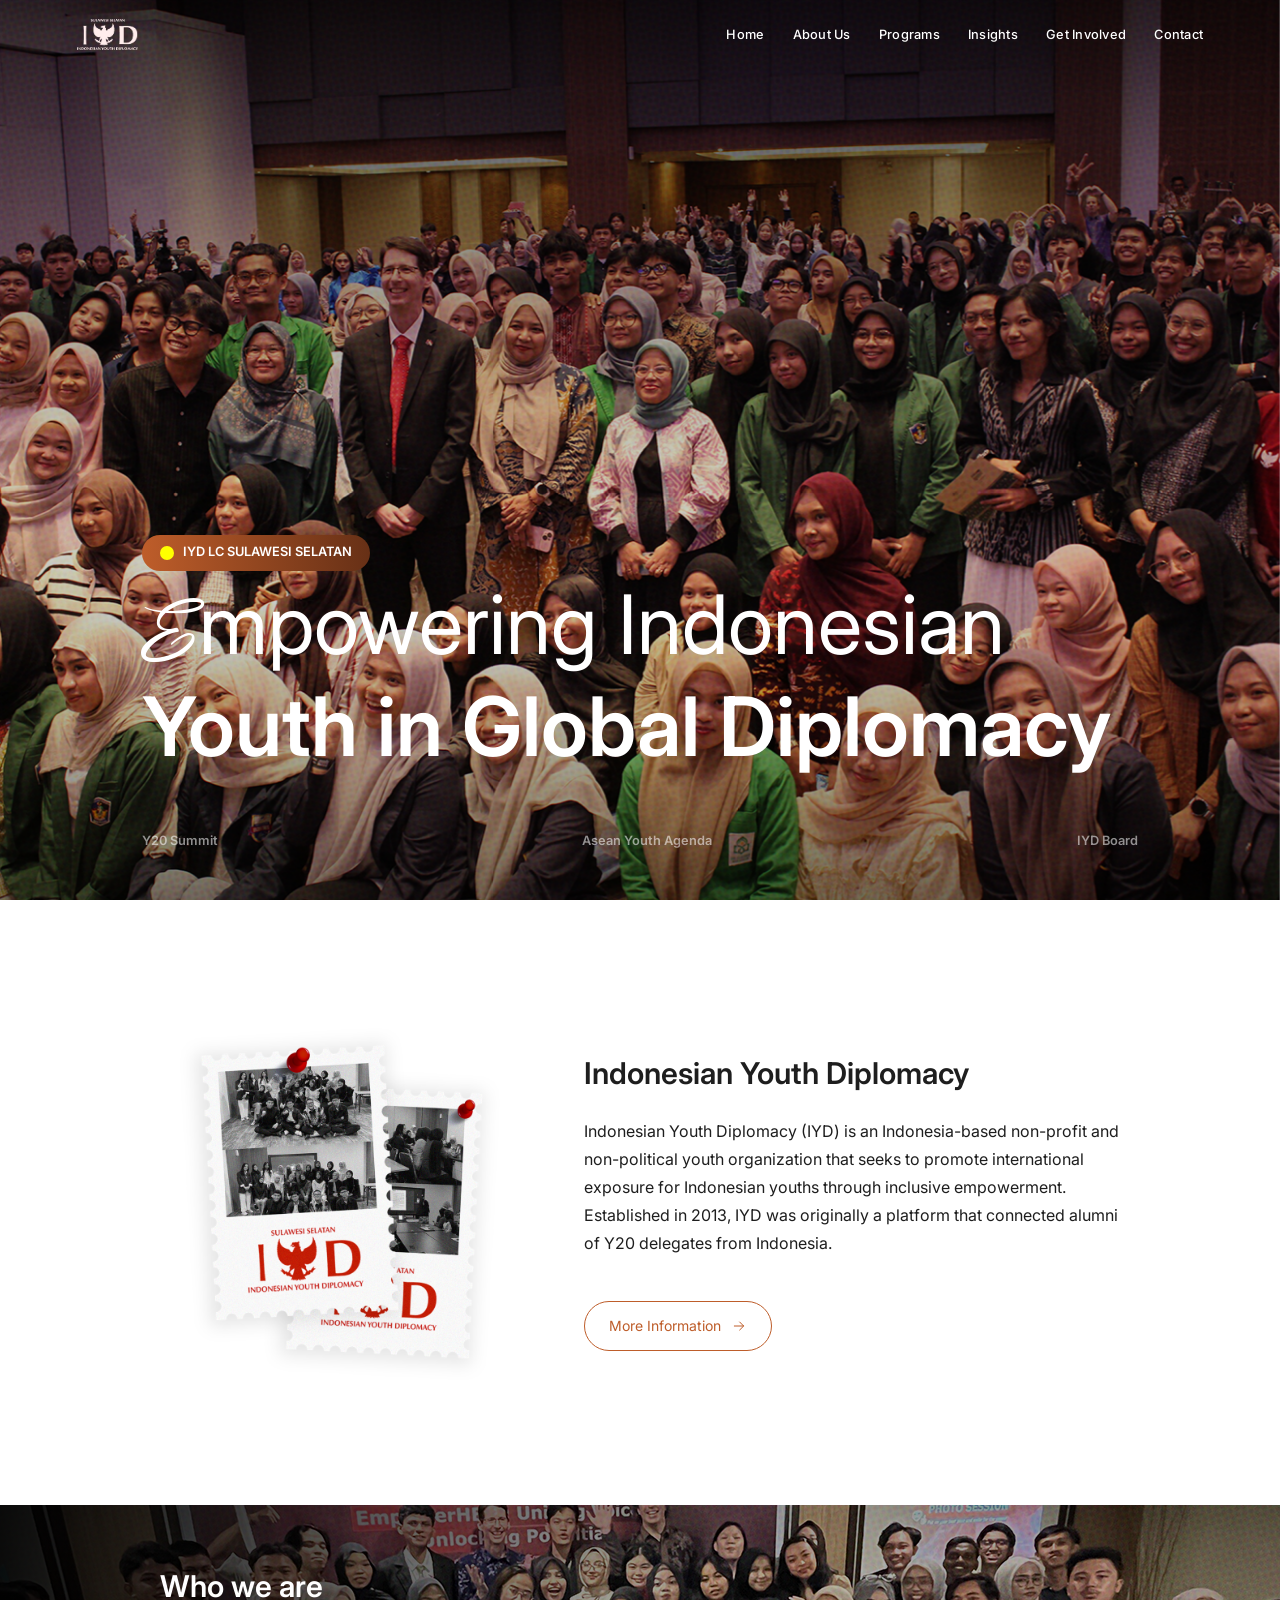
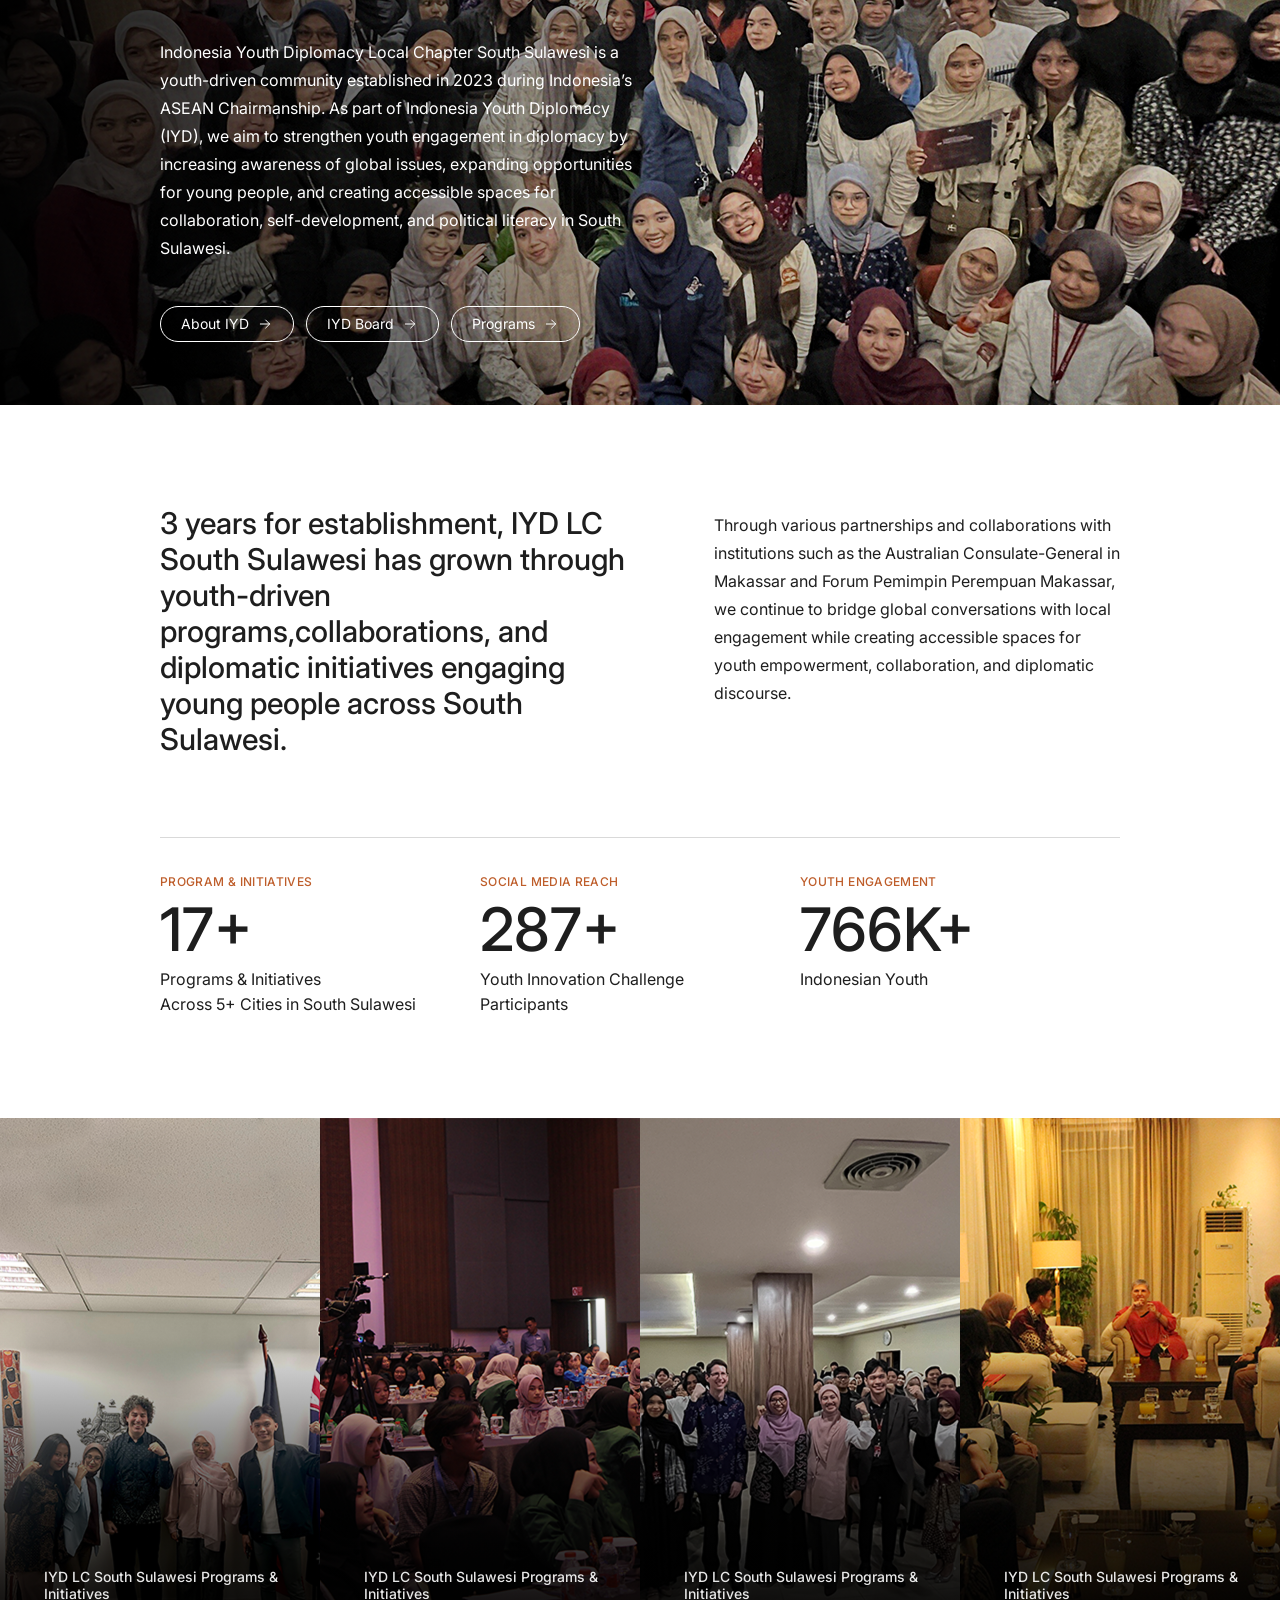
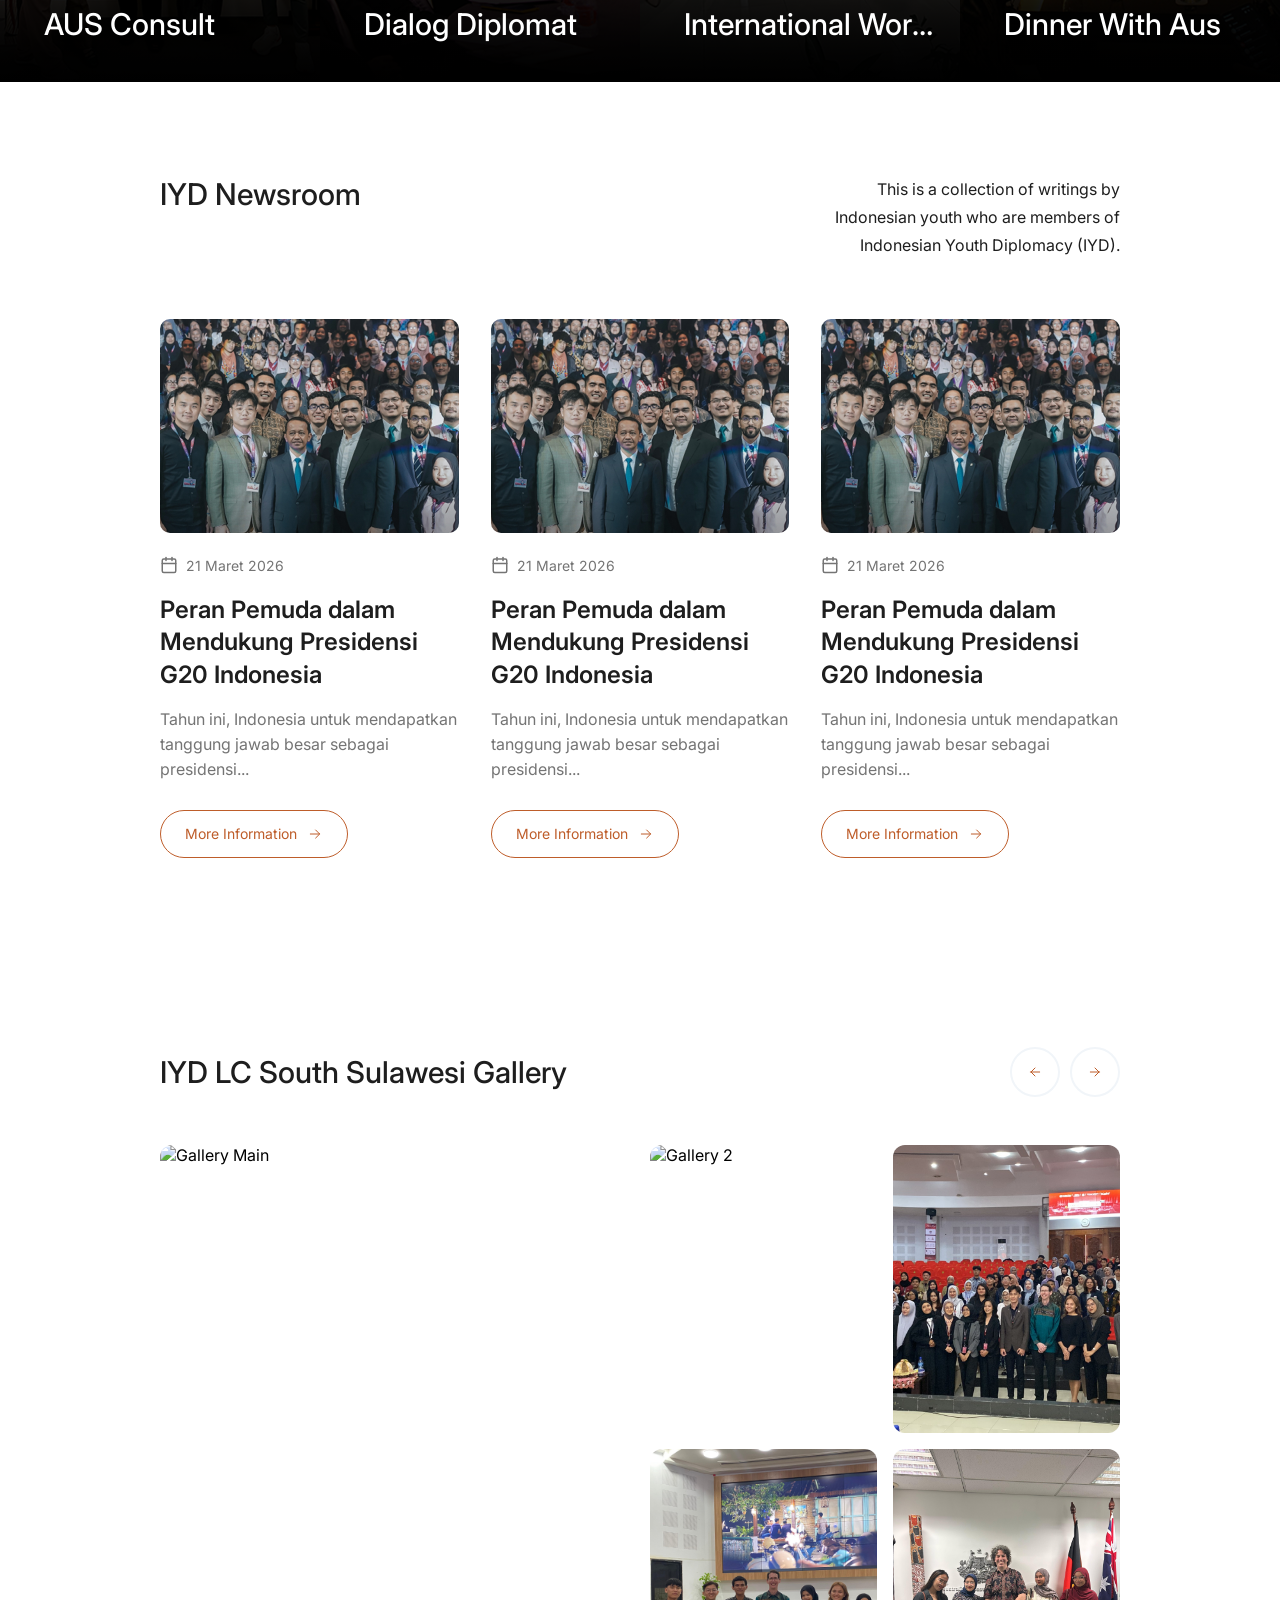
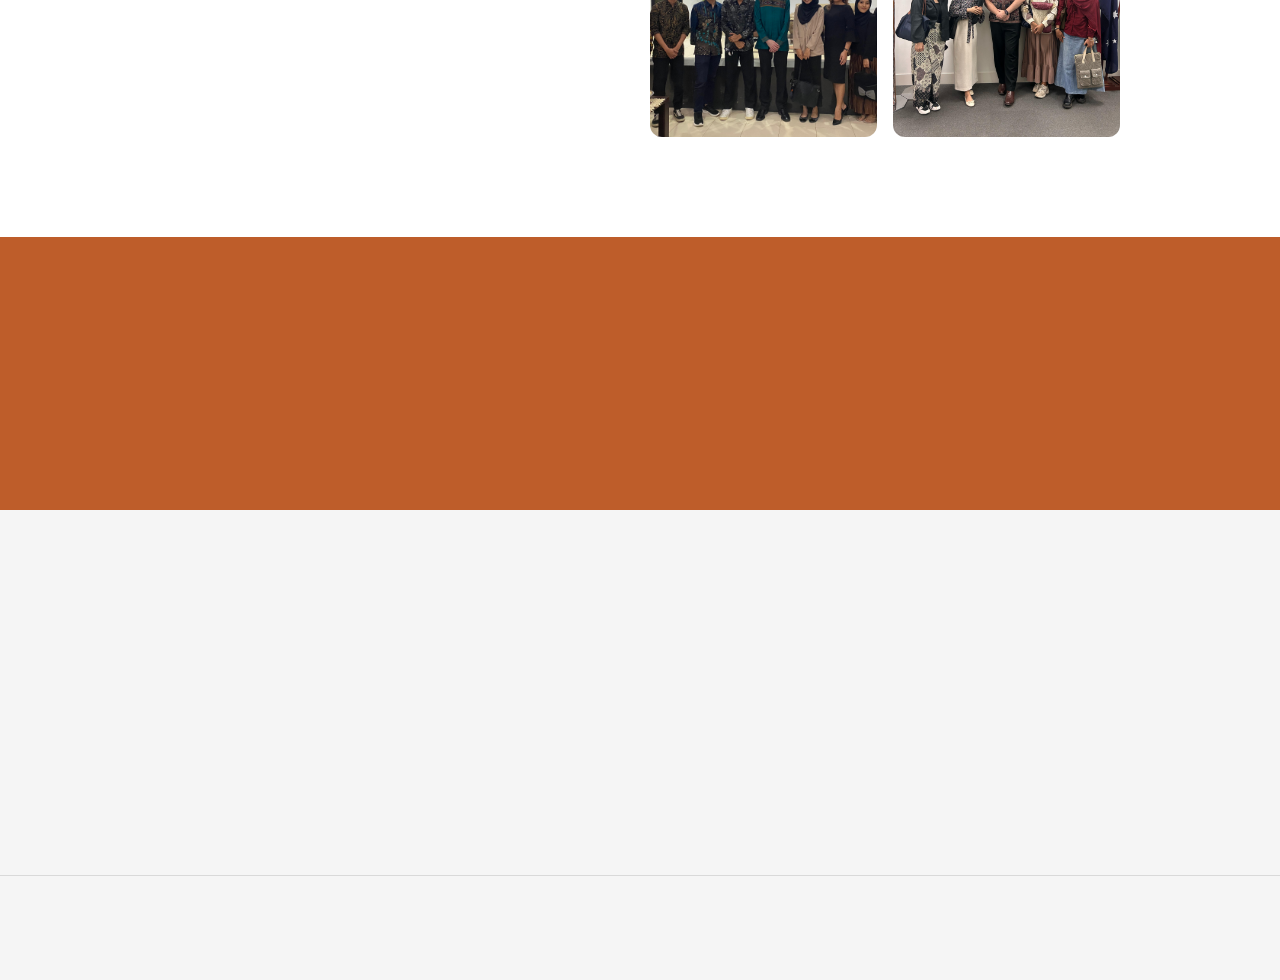
==== commit 1ce88198: "update text v3" ====
--- a/index.html
+++ b/index.html
@@ -81,7 +81,6 @@
     <!-- ====== BOTTOM BAR ====== -->
     <div class="hero-bottom-bar">
       <div class="bottom-bar-row">
-        <a href="#">BRICS Youth Summit 2025</a>
         <a href="#">Y20 Summit</a>
       </div>
       <div class="bottom-bar-row">
@@ -138,10 +137,11 @@
       <div class="wwa-content">
         <h2 class="wwa-title" data-anim>Who we are</h2>
       <p class="wwa-desc" data-anim>
-        Indonesian Youth Diplomacy (IYD) is a non-profit youth
-        organization aiming to promote international exposure and drive
-        inclusive empowerment for Indonesian youths to be influential
-        voices at the national and international levels.
+        Indonesia Youth Diplomacy Local Chapter South Sulawesi is a youth-driven community
+        established in 2023 during Indonesia’s ASEAN Chairmanship. As part of Indonesia Youth Diplomacy 
+        (IYD), we aim to strengthen youth engagement in diplomacy by increasing awareness of global issues, 
+        expanding opportunities for young people, and creating accessible spaces for collaboration, 
+        self-development, and political literacy in South Sulawesi.
       </p>
       <div class="wwa-buttons" data-anim>
         <a href="#" class="wwa-btn">
@@ -175,17 +175,17 @@
       <!-- Baris atas: teks besar kiri + paragraf kanan -->
       <div class="adata-top">
         <h2 class="adata-headline" data-anim>
-          IYD has been growing since
-          2013 from jakarta to 13 provinces
-          across indonesia with a total more
-          than 2000 youths engagement
+          3 years for establishment, IYD LC South Sulawesi has grown
+          through youth-driven programs,collaborations, and diplomatic
+          initiatives engaging young people across South Sulawesi.
         </h2>
         <p class="adata-paragraph" data-anim>
-          IYD alumni give back to the country through various work that
-          they do as government officials, diplomats, international public
-          servants, members of parliament, start-up founders, investors
-          at venture capital firms, management consultants, researchers,
-          and academics.
+          Through various partnerships and collaborations with institutions 
+          such as the Australian Consulate-General in Makassar and 
+          Forum Pemimpin Perempuan Makassar, we continue to bridge 
+          global conversations with local engagement while creating 
+          accessible spaces for youth empowerment, collaboration, 
+          and diplomatic discourse.
         </p>
       </div>
 
@@ -196,20 +196,21 @@
       <div class="adata-stats">
 
         <div class="adata-stat" data-anim>
-          <span class="adata-stat-label">ACHIEVEMENT IYD SINCE 2013</span>
-          <span class="adata-stat-number" data-count="120" data-suffix="+">0+</span>
-          <span class="adata-stat-desc">IYD Board Members<br/>and Officers</span>
+          <span class="adata-stat-label">Program & Initiatives</span>
+          <span class="adata-stat-number" data-count="18" data-suffix="+">0+</span>
+          <span class="adata-stat-desc">Programs & Initiatives<br/>Across 5+ 
+          Cities in South Sulawesi</span>
         </div>
 
         <div class="adata-stat" data-anim>
-          <span class="adata-stat-label">ACHIEVEMENT IYD ASEAN YOUTH AGENDA 2023</span>
+          <span class="adata-stat-label">Social Media Reach</span>
           <span class="adata-stat-number" data-count="300" data-suffix="+">0+</span>
           <span class="adata-stat-desc">Youth Innovation Challenge<br/>Participants</span>
         </div>
 
         <div class="adata-stat" data-anim>
-          <span class="adata-stat-label">ACHIEVEMENT IYD Y20 INDONESIA 2022</span>
-          <span class="adata-stat-number" data-count="30" data-suffix="K+">0K+</span>
+          <span class="adata-stat-label">Youth engagement</span>
+          <span class="adata-stat-number" data-count="800" data-suffix="K+">0K+</span>
           <span class="adata-stat-desc">Indonesian Youth</span>
         </div>
 
@@ -371,7 +372,7 @@
 
       <!-- Header -->
       <div class="gallery-header">
-        <h2 class="gallery-title" data-anim>IYD Sulsel Gallery</h2>
+        <h2 class="gallery-title" data-anim>IYD LC South Sulawesi Gallery</h2>
         <div class="gallery-nav">
           <button class="gallery-nav-btn" id="galleryPrev" aria-label="Previous">
             <svg xmlns="http://www.w3.org/2000/svg" width="16" height="16" viewBox="0 0 24 24" fill="none" stroke="#BE5D2A" stroke-width="1.5" stroke-linecap="round" stroke-linejoin="round"><path d="M19 12H5M12 18l-6-6 6-6"/></svg>
@@ -446,16 +447,6 @@
         </div>
 
         <!-- Kolom 2: Programs -->
-        <div class="footer-col" data-anim>
-          <h4 class="footer-col-title">Programs IYD</h4>
-          <ul class="footer-col-list">
-            <li><a href="#">Meet the Diplomats</a></li>
-            <li><a href="#">Workshops Series</a></li>
-            <li><a href="#">IYD Goes To Campus</a></li>
-            <li><a href="#">IYD For GYP2015</a></li>
-            <li><a href="#">Group of 20 (G20)</a></li>
-          </ul>
-        </div>
 
         </div>
 
@@ -463,8 +454,8 @@
         <div class="footer-col" data-anim>
           <h4 class="footer-col-title">Documents</h4>
           <ul class="footer-col-list">
-            <li><a href="#">Past Declarations & Communications</a></li>
-            <li><a href="#">Reports</a></li>
+            <li><a href="#">Articles</a></li>
+            <li><a href="#">Press Release</a></li>
             <li><a href="#">Slides</a></li>
           </ul>
         </div>
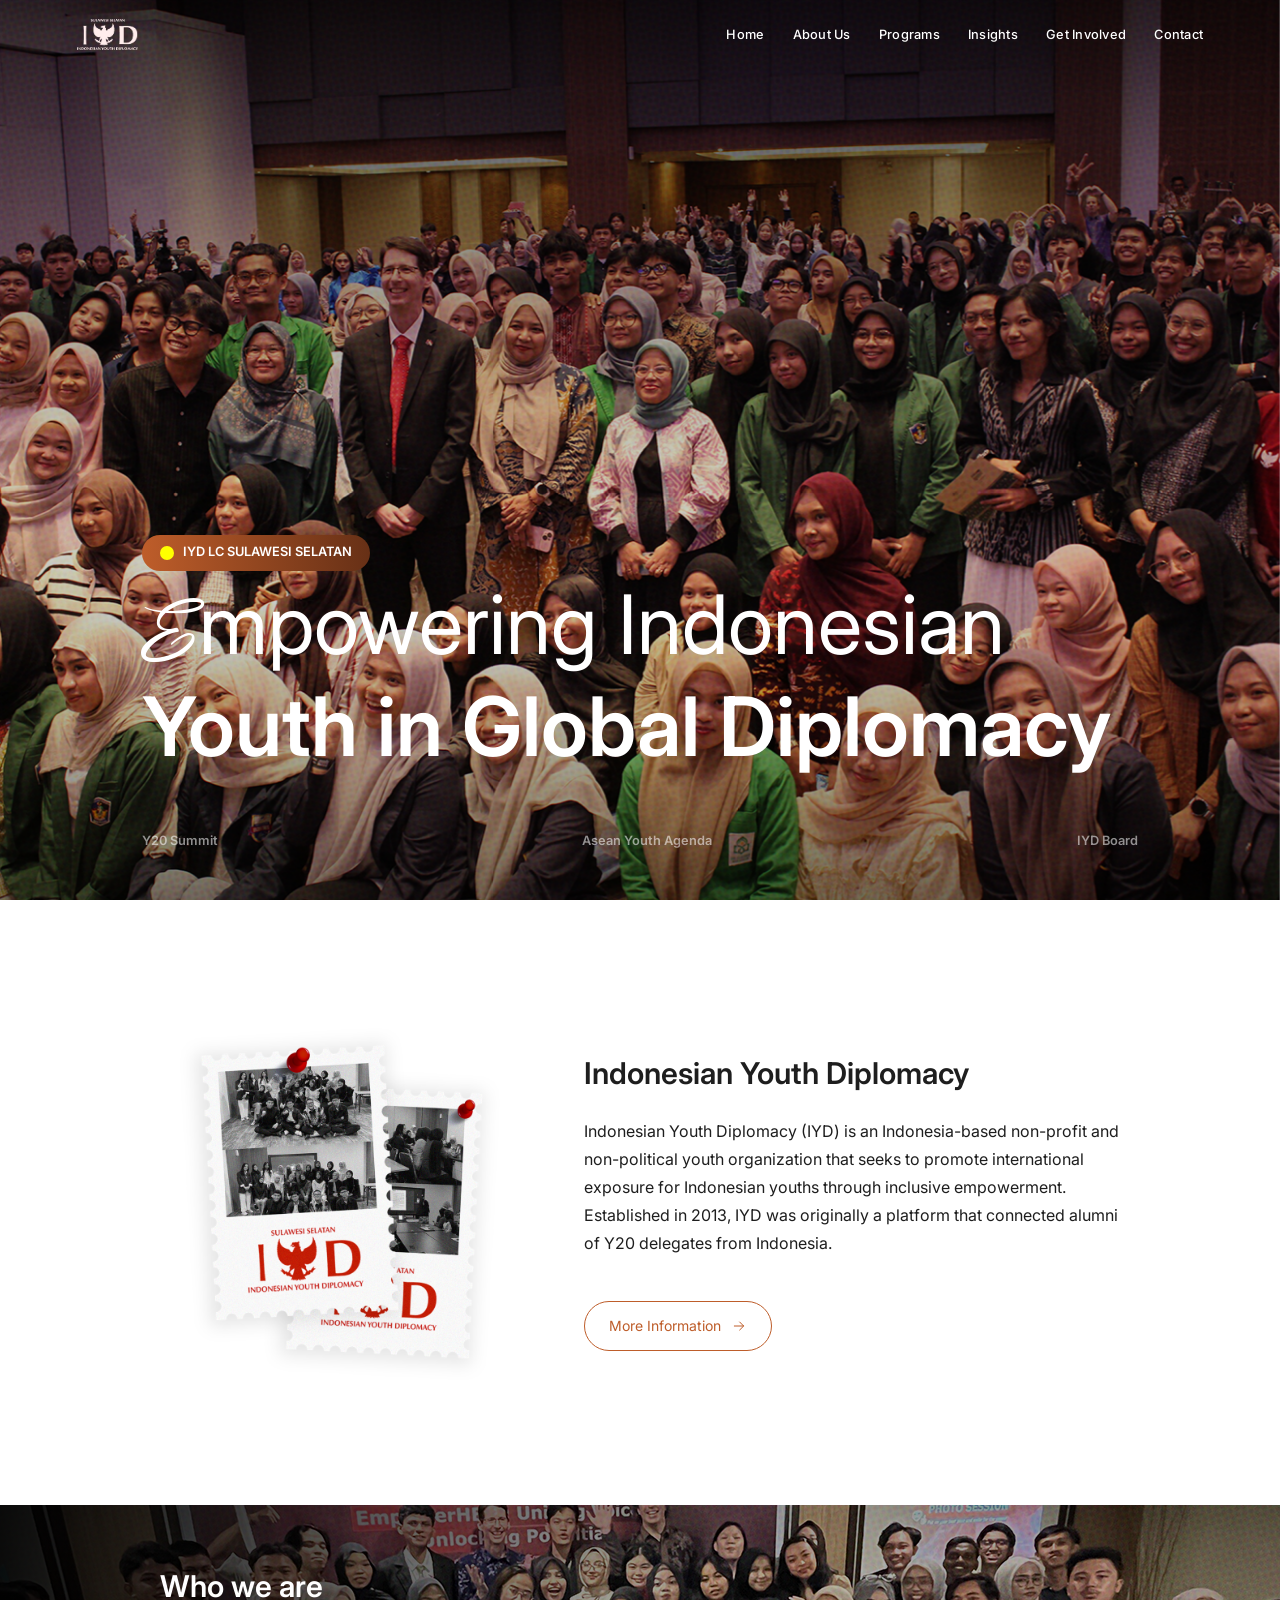
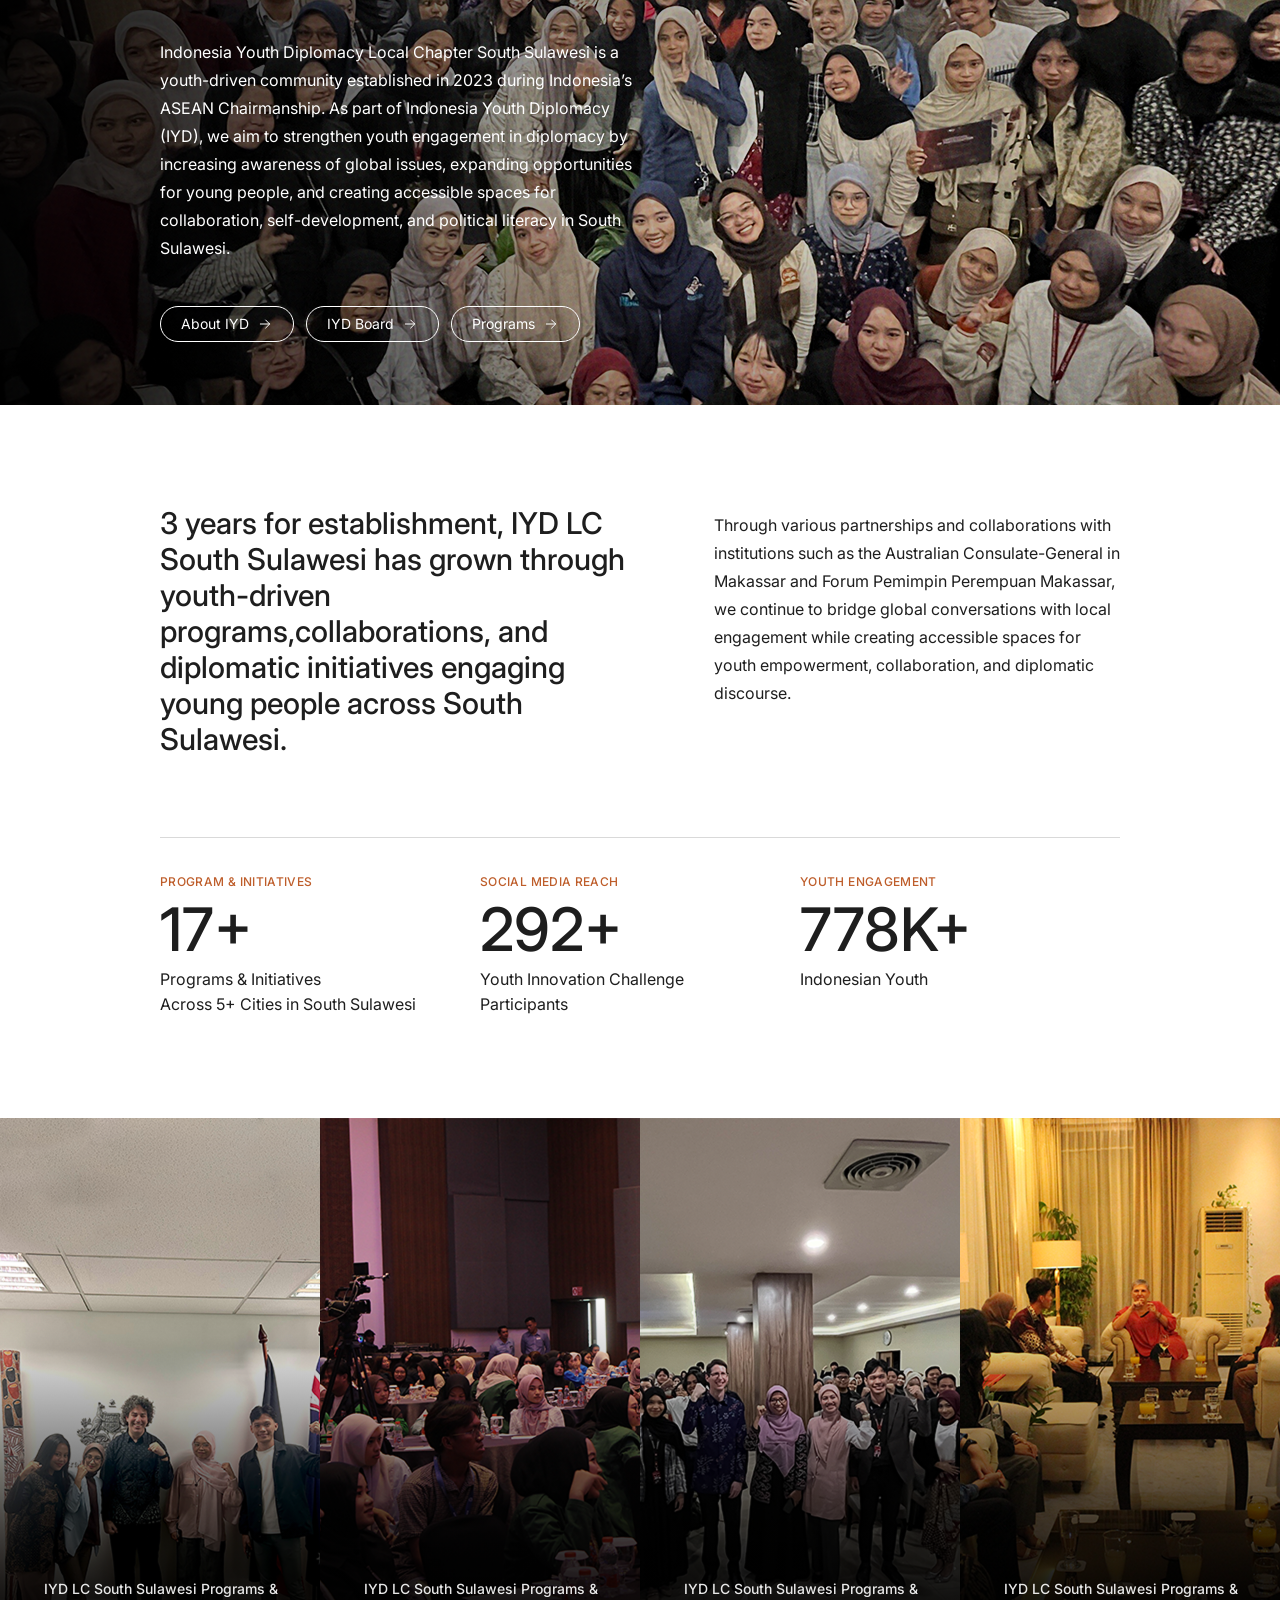
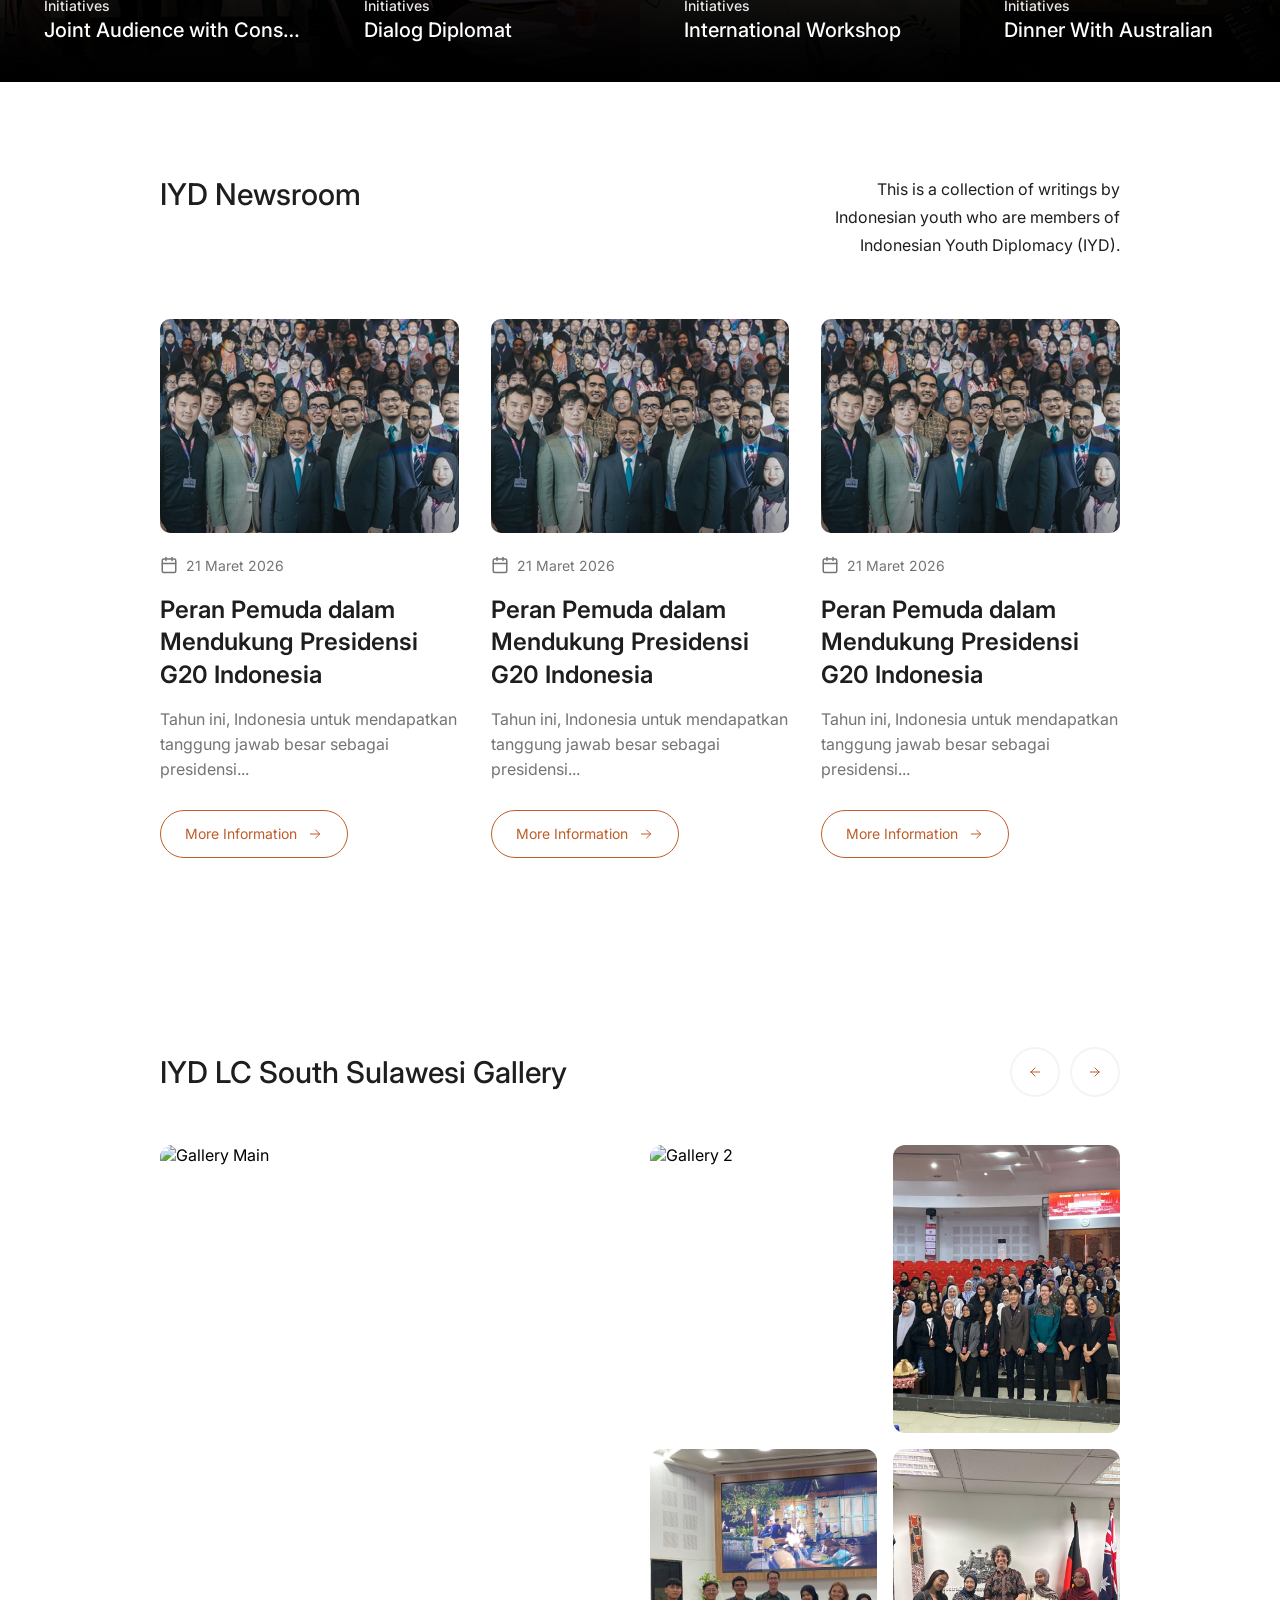
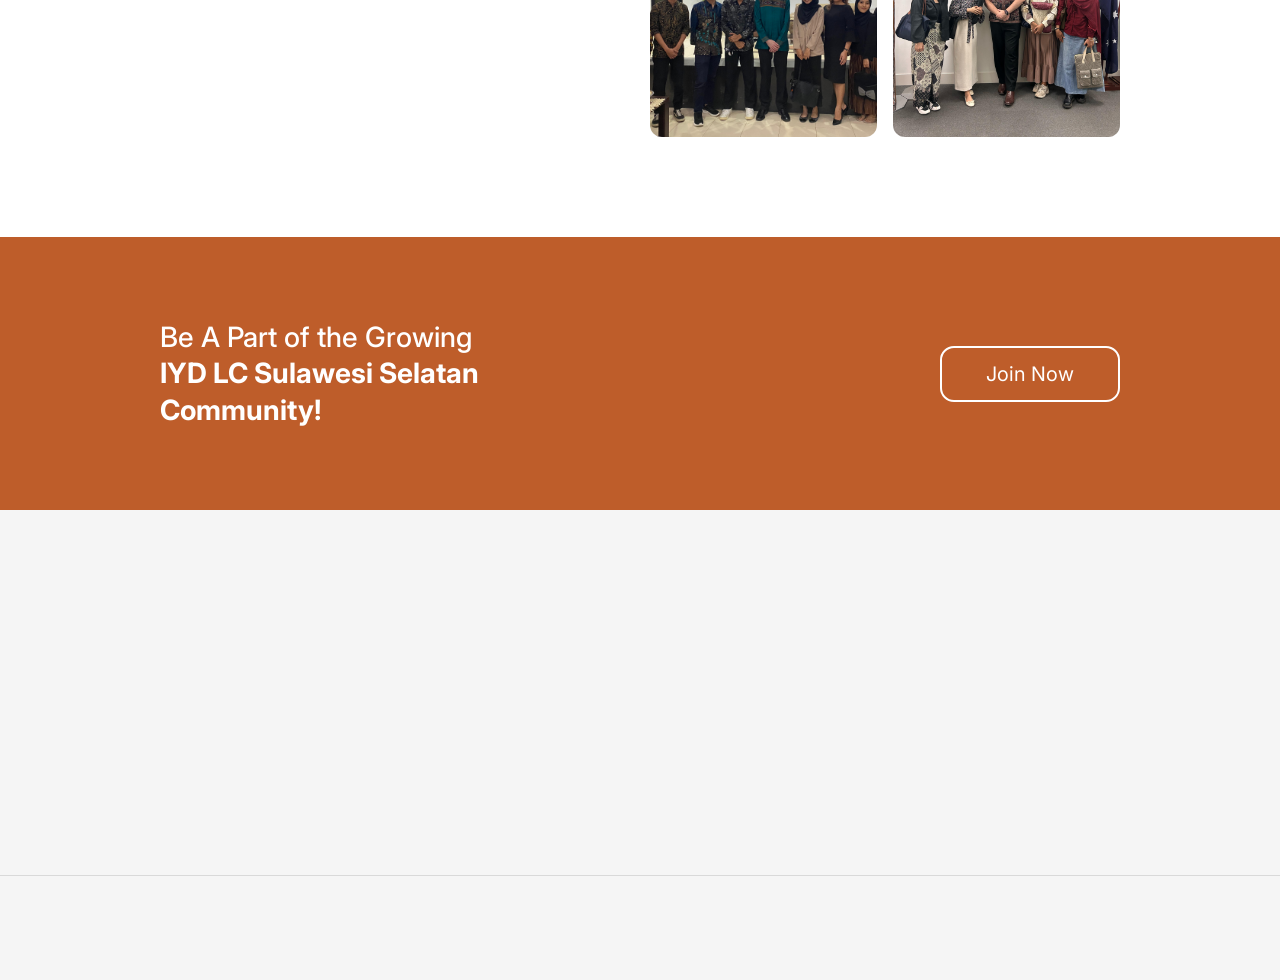
==== commit 07e24403: "fix font sized" ====
--- a/index.html
+++ b/index.html
@@ -238,7 +238,9 @@
         <div class="programs-card-overlay"></div>
         <div class="programs-card-content" data-anim>
           <span class="programs-card-tag">IYD LC South Sulawesi Programs & Initiatives</span>
-          <h3 class="programs-card-title">AUS Consult</h3>
+          <h3 class="programs-card-title">Joint Audience with
+          Consulate Australia General in 
+          Makassar</h3>
         </div>
       </div>
 
@@ -265,7 +267,7 @@
         <div class="programs-card-overlay"></div>
         <div class="programs-card-content" data-anim>
           <span class="programs-card-tag">IYD LC South Sulawesi Programs & Initiatives</span>
-          <h3 class="programs-card-title">Dinner With Aus</h3>
+          <h3 class="programs-card-title">Dinner With Australian</h3>
         </div>
       </div>
 
--- a/style.css
+++ b/style.css
@@ -849,7 +849,7 @@
 @media (max-width: 768px) {
   .wwa-section {
     height: auto;
-    min-height: 420px;
+    min-height: 500px;
   }
 
   .wwa-overlay {
@@ -858,7 +858,7 @@
   }
 
   .wwa-content {
-    padding: 0 24px;
+    padding: 60px 24px;
   }
 
   .wwa-content > * {
@@ -886,11 +886,11 @@
 
 @media (max-width: 480px) {
   .wwa-section {
-    min-height: 460px;
+    min-height: 550px;
   }
 
   .wwa-content {
-    padding: 0 25px;
+    padding: 40px 25px;
   }
 
   .wwa-buttons {
@@ -1040,7 +1040,9 @@
   }
 
   .adata-headline {
-    font-size: 30px;
+    width: 100%;
+    font-size: 24px;
+    line-height: 1.3;
   }
 
   .adata-stat-number {
@@ -1167,7 +1169,7 @@
 
 .programs-card-title {
   color: #ffffff;
-  font-size: 30px;
+  font-size: 20px;
   font-family: 'Inter', sans-serif;
   font-weight: 500;
   line-height: 1.2;
@@ -1221,7 +1223,7 @@
   }
 
   .programs-card-title {
-    font-size: 20px;
+    font-size: 18px;
   }
 
   .programs-card-tag {
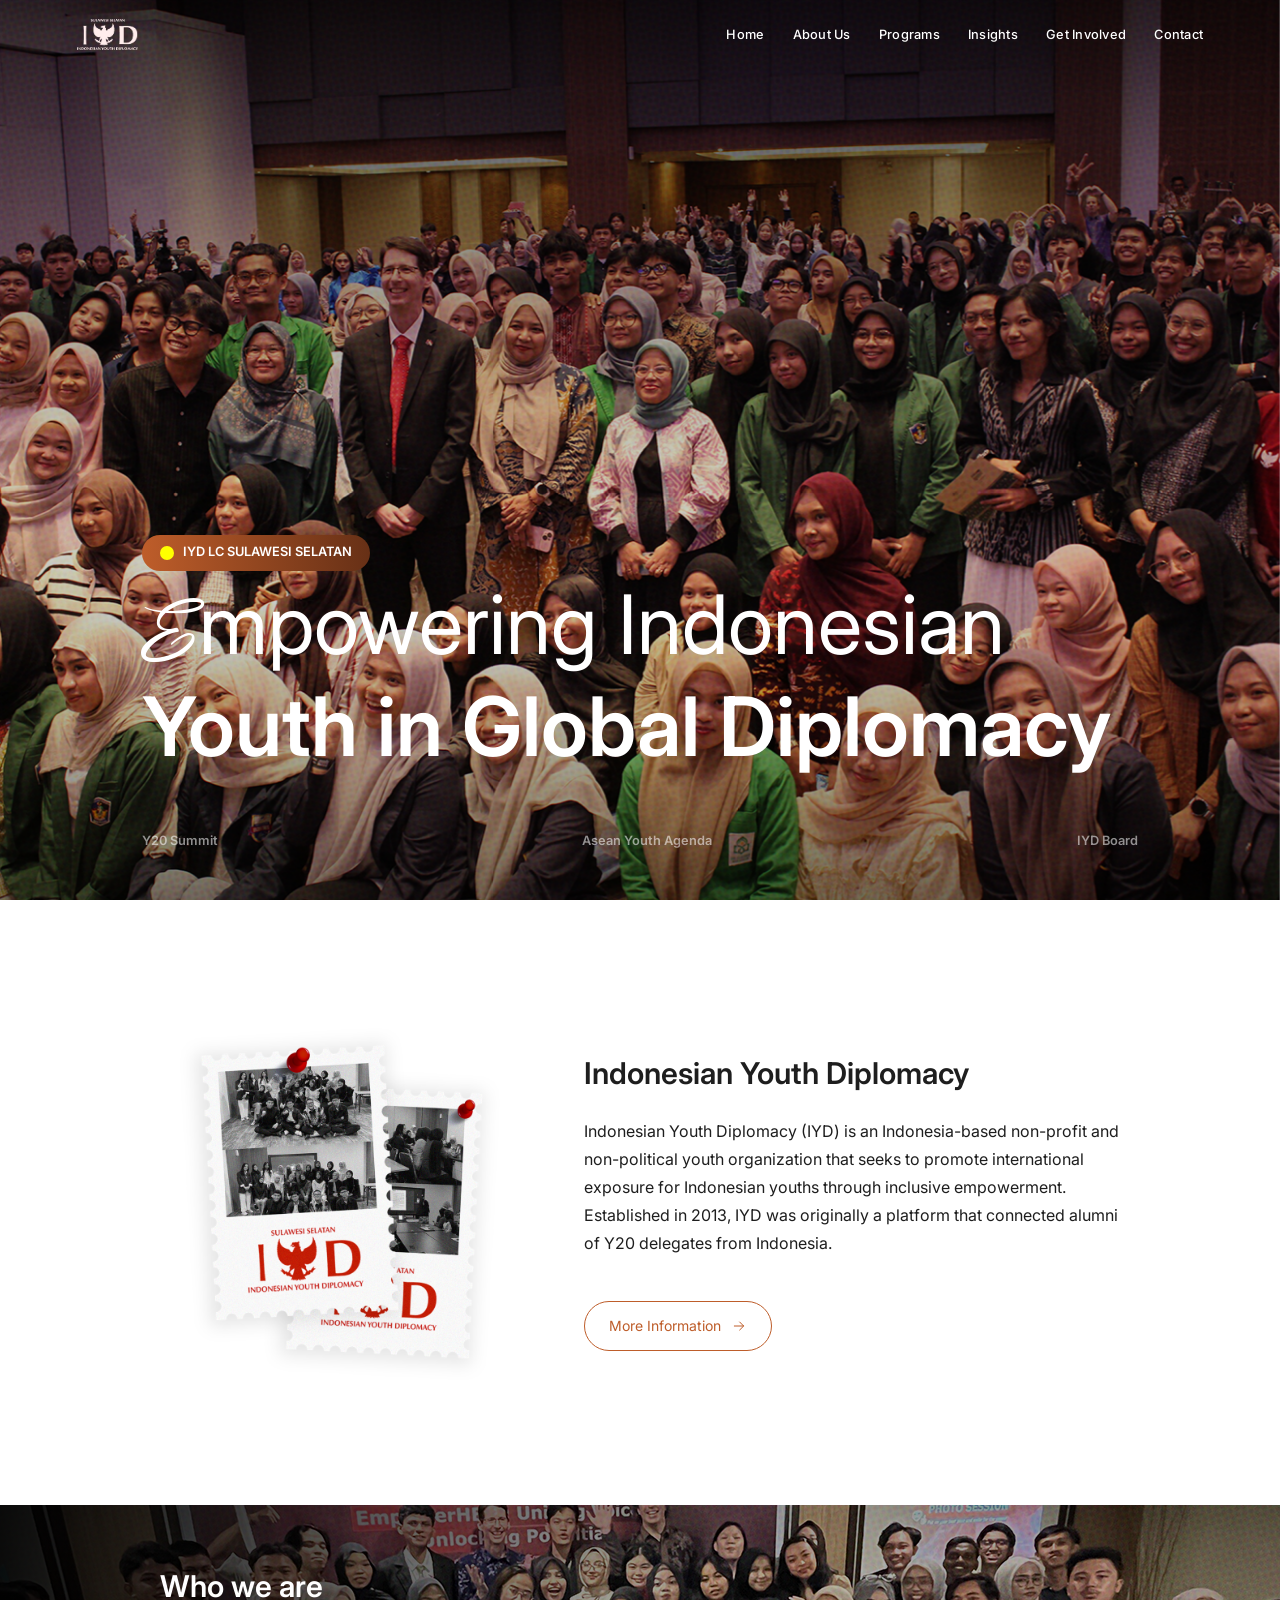
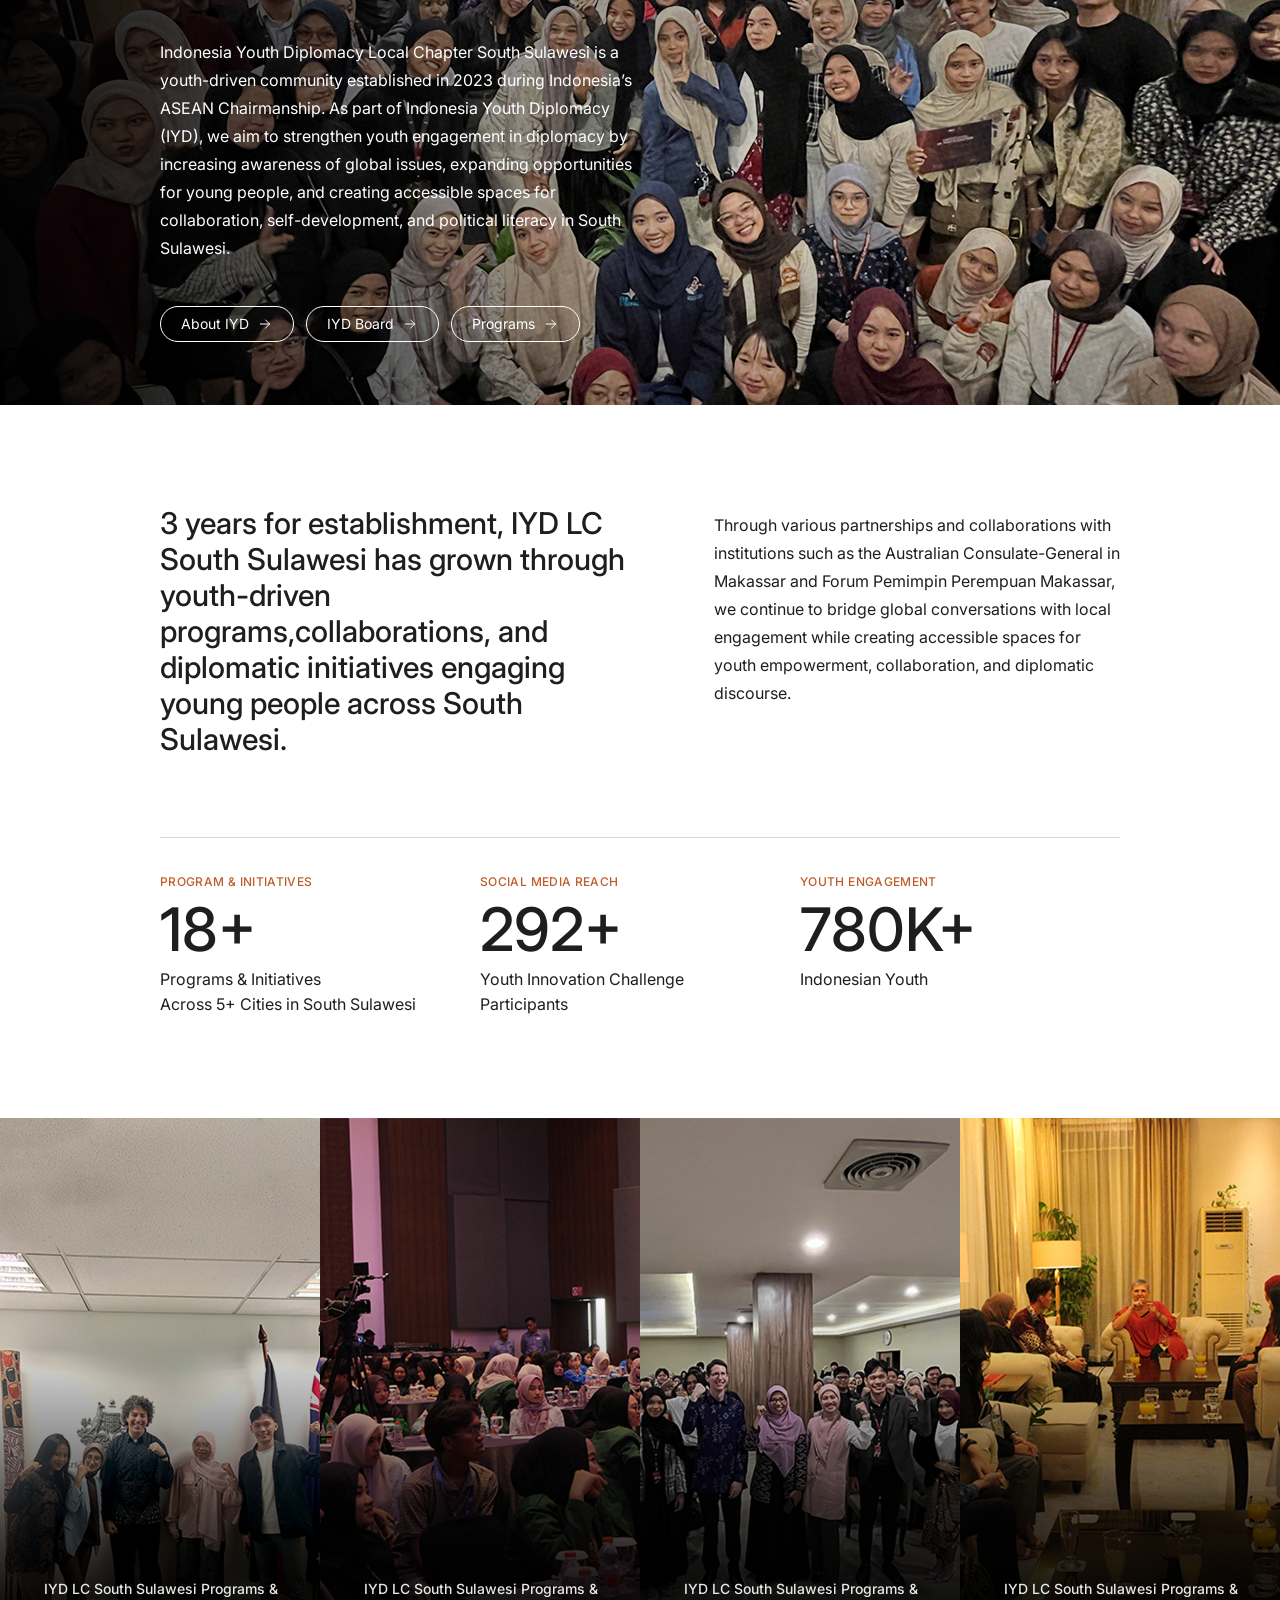
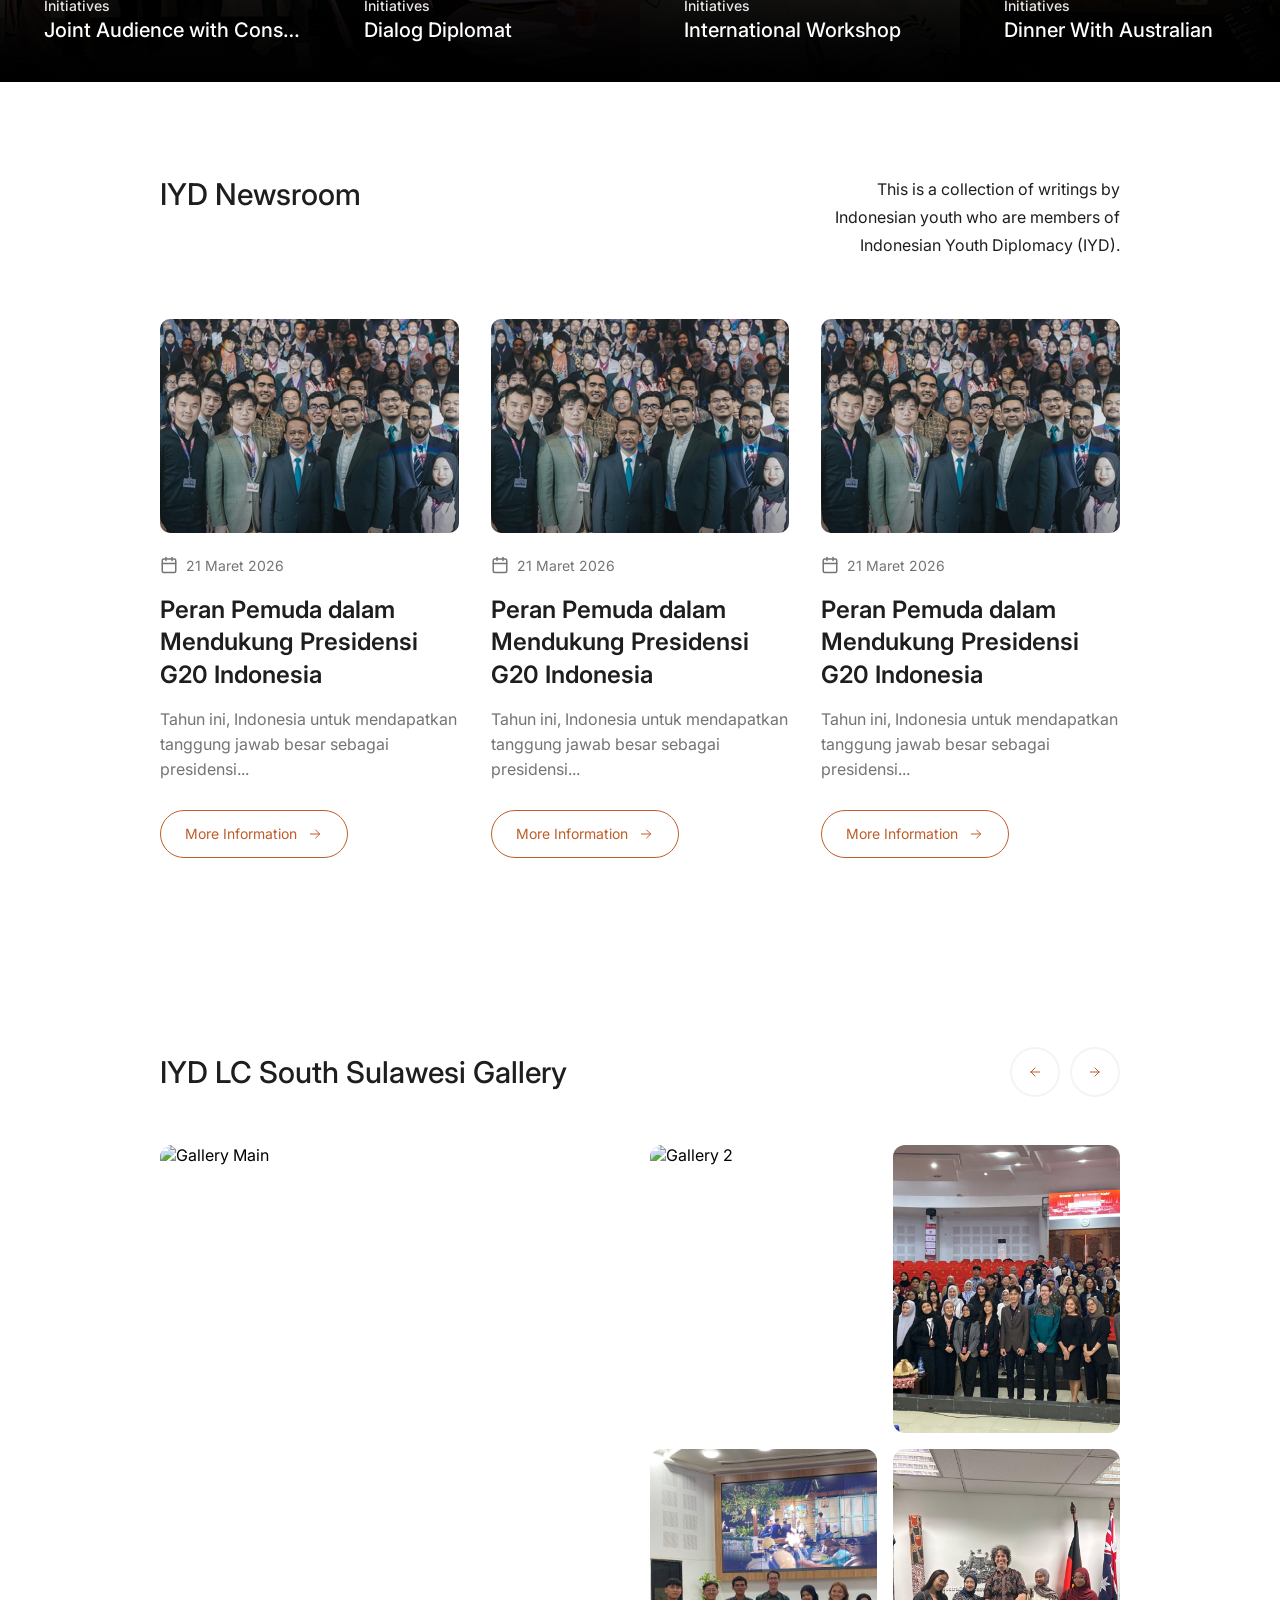
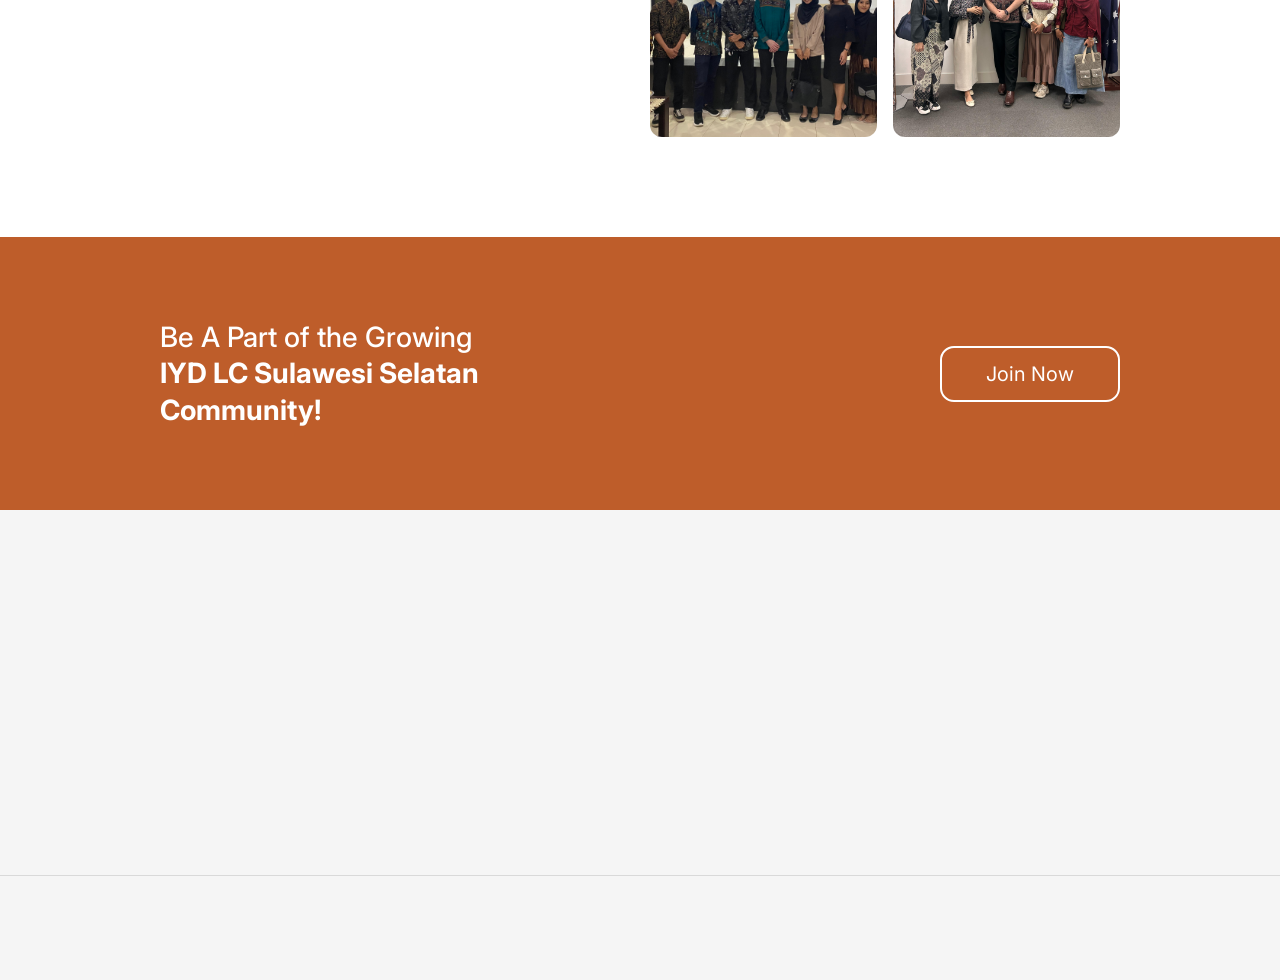
==== commit dee4b9c4: "link fix socmed" ====
--- a/index.html
+++ b/index.html
@@ -471,16 +471,13 @@
       <div class="footer-bottom">
         <p class="footer-copy" data-anim>@Copyright IYD Local Chapter Sulawesi Selatan (IYD LC SULSEL) 2026. All Right Reserved.</p>
         <div class="footer-socials" data-anim>
-          <a href="#" class="footer-social-link" aria-label="Social 1">
-            <img src="/img/x.png" alt="Social 1" />
-          </a>
-          <a href="#" class="footer-social-link" aria-label="Social 2">
+          <a href="https://www.tiktok.com/@iyouthdiplomacy?_r=1&_t=ZS-96F8QV6tgH7" class="footer-social-link" aria-label="Social 2">
             <img src="/img/tiktok.png" alt="Social 2" />
           </a>
-          <a href="#" class="footer-social-link" aria-label="Social 3">
+          <a href="https://www.instagram.com/id.youthdiplomacy?igsh=MXZqdGJ2Z2cya2hxbg==" class="footer-social-link" aria-label="Social 3">
             <img src="/img/ig.png" alt="Social 3" />
           </a>
-          <a href="#" class="footer-social-link" aria-label="Social 4">
+          <a href="https://youtube.com/@iyouthdiplomacy?si=MgZcWcN3WQHHdor3" class="footer-social-link" aria-label="Social 4">
             <img src="/img/ytb.png" alt="Social 4" />
           </a>
         </div>
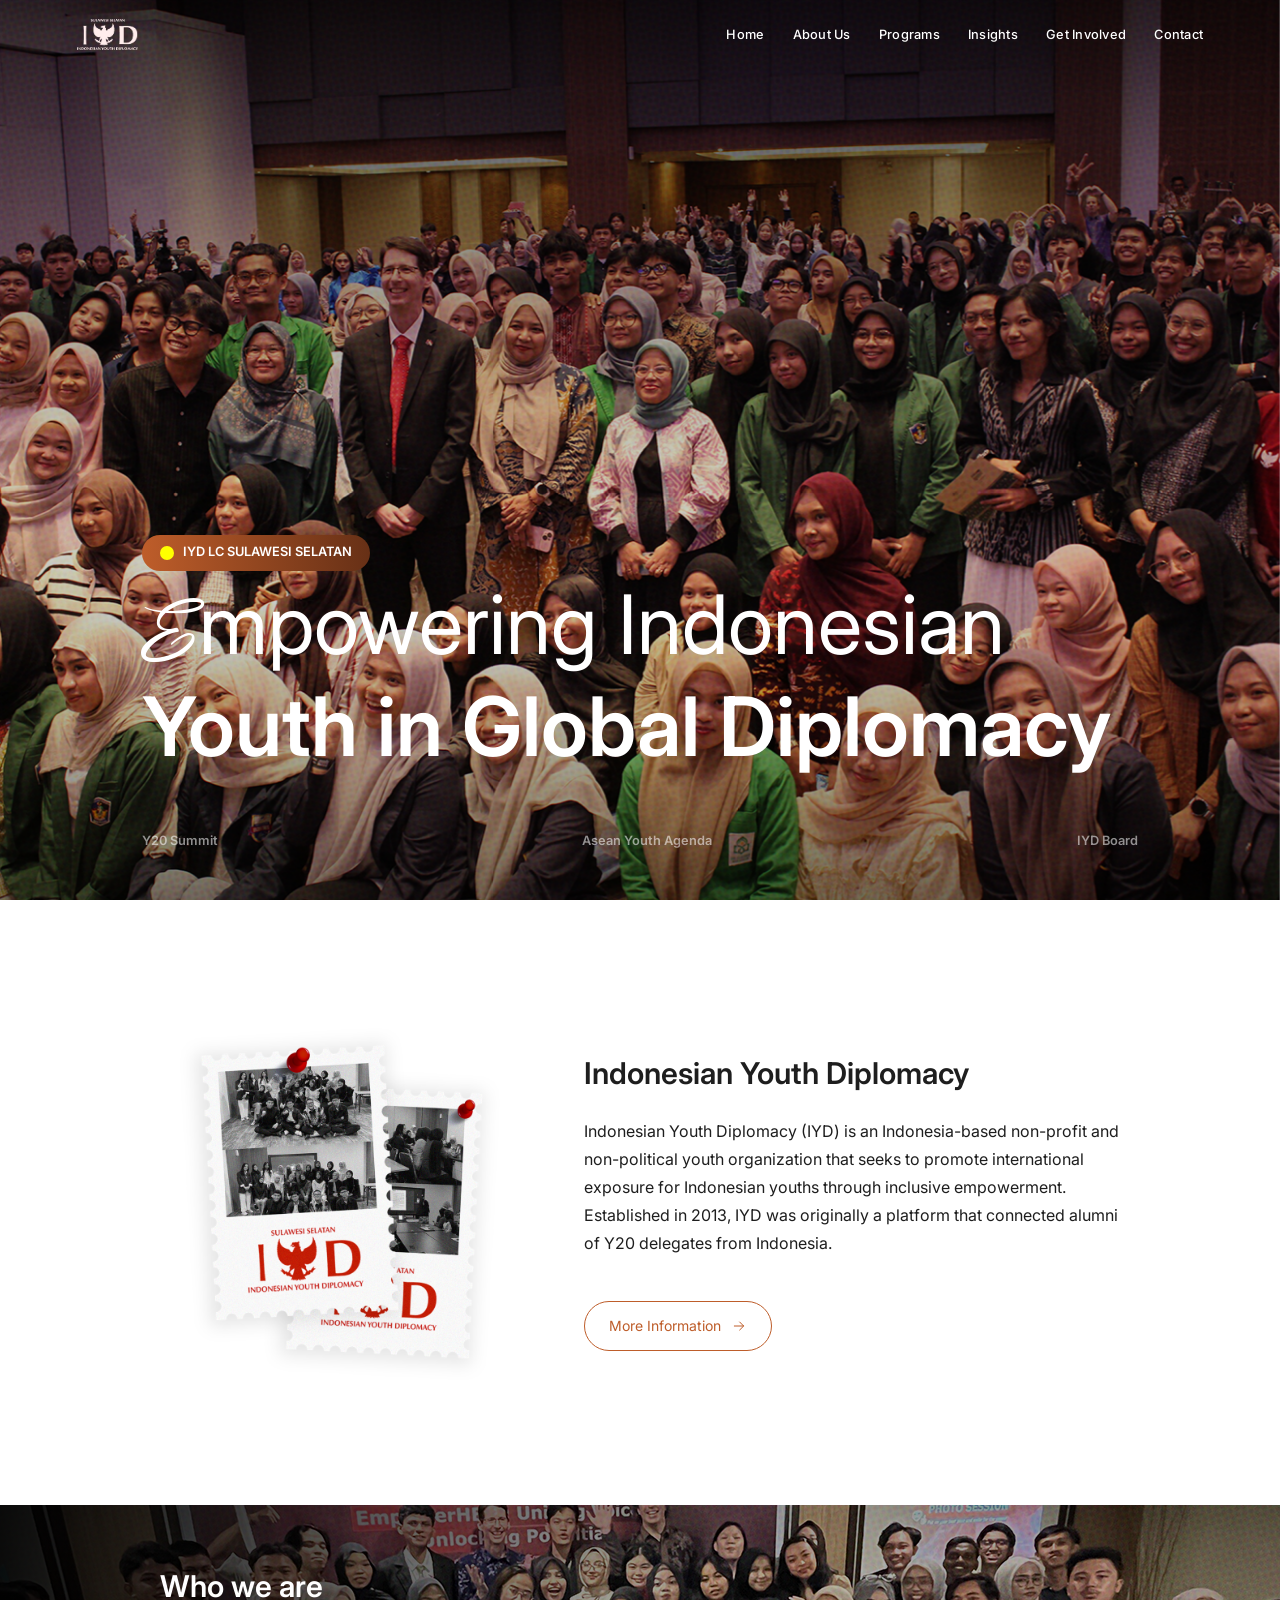
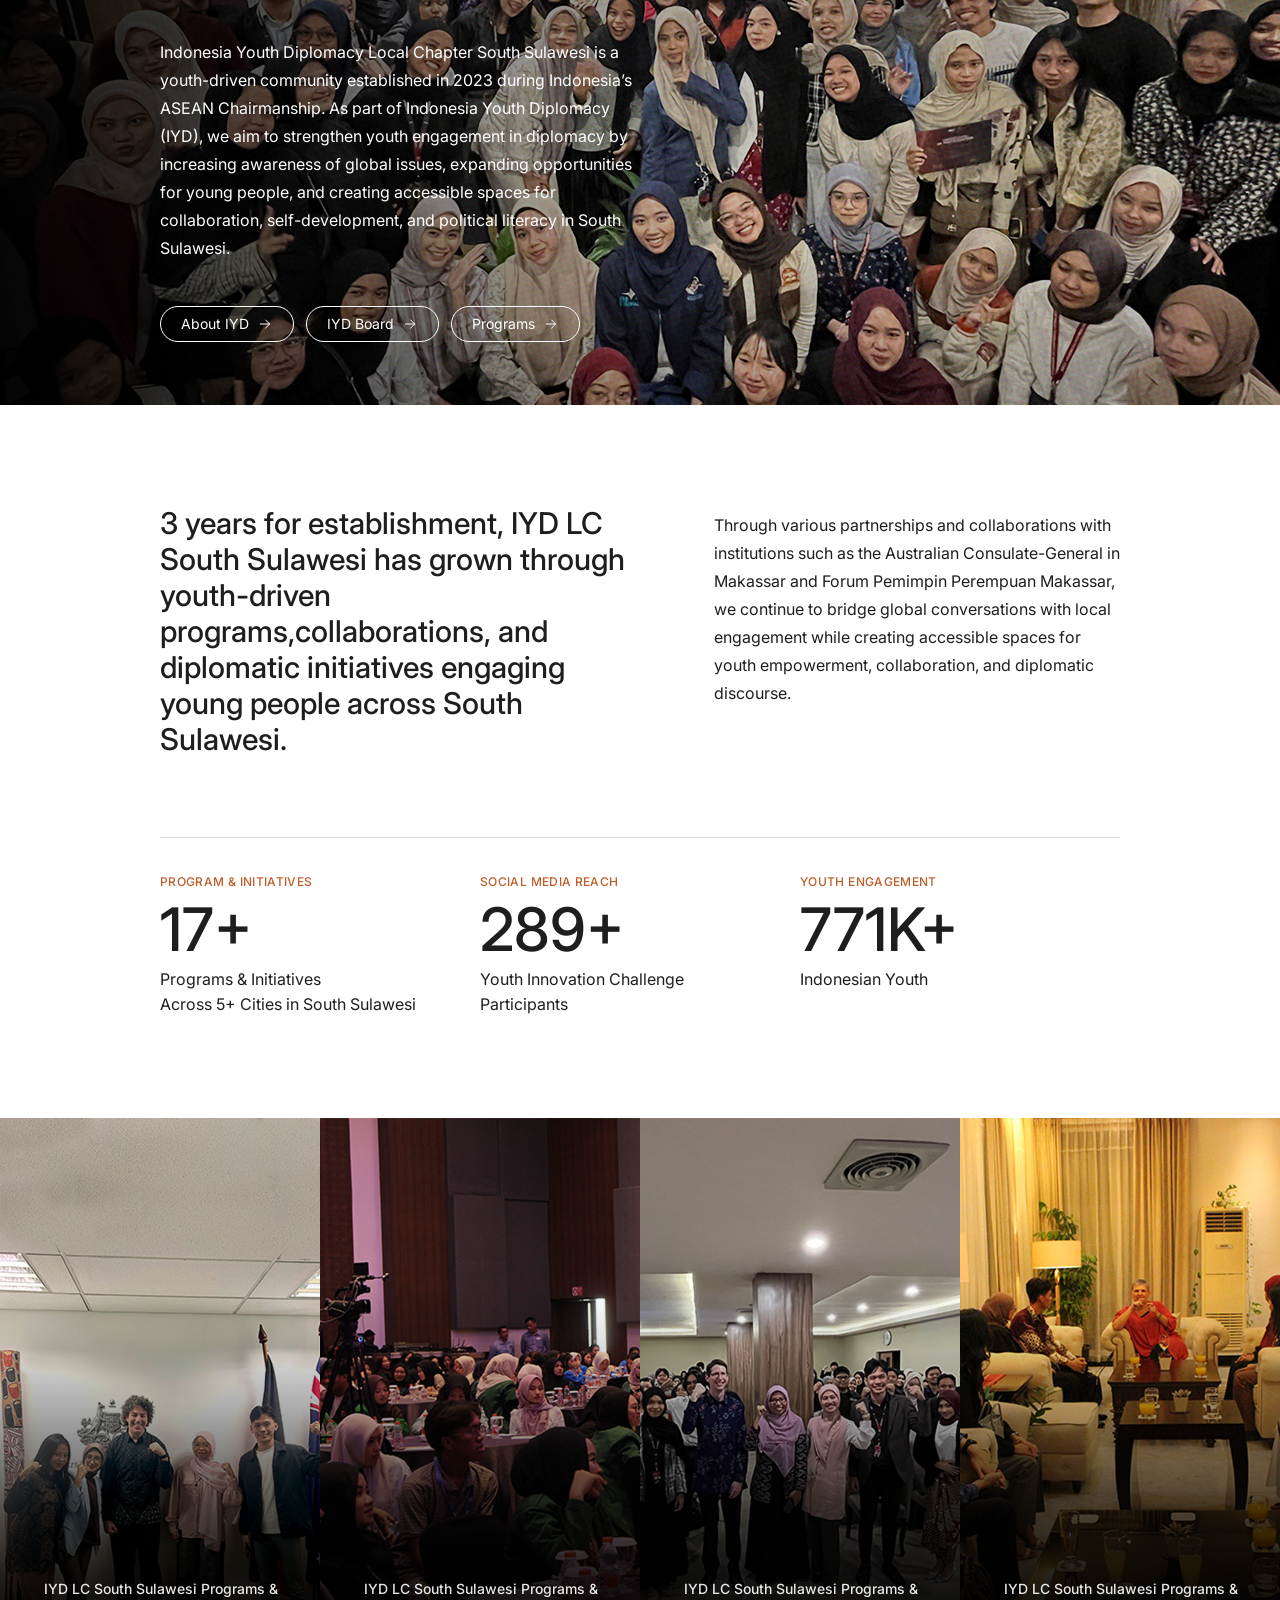
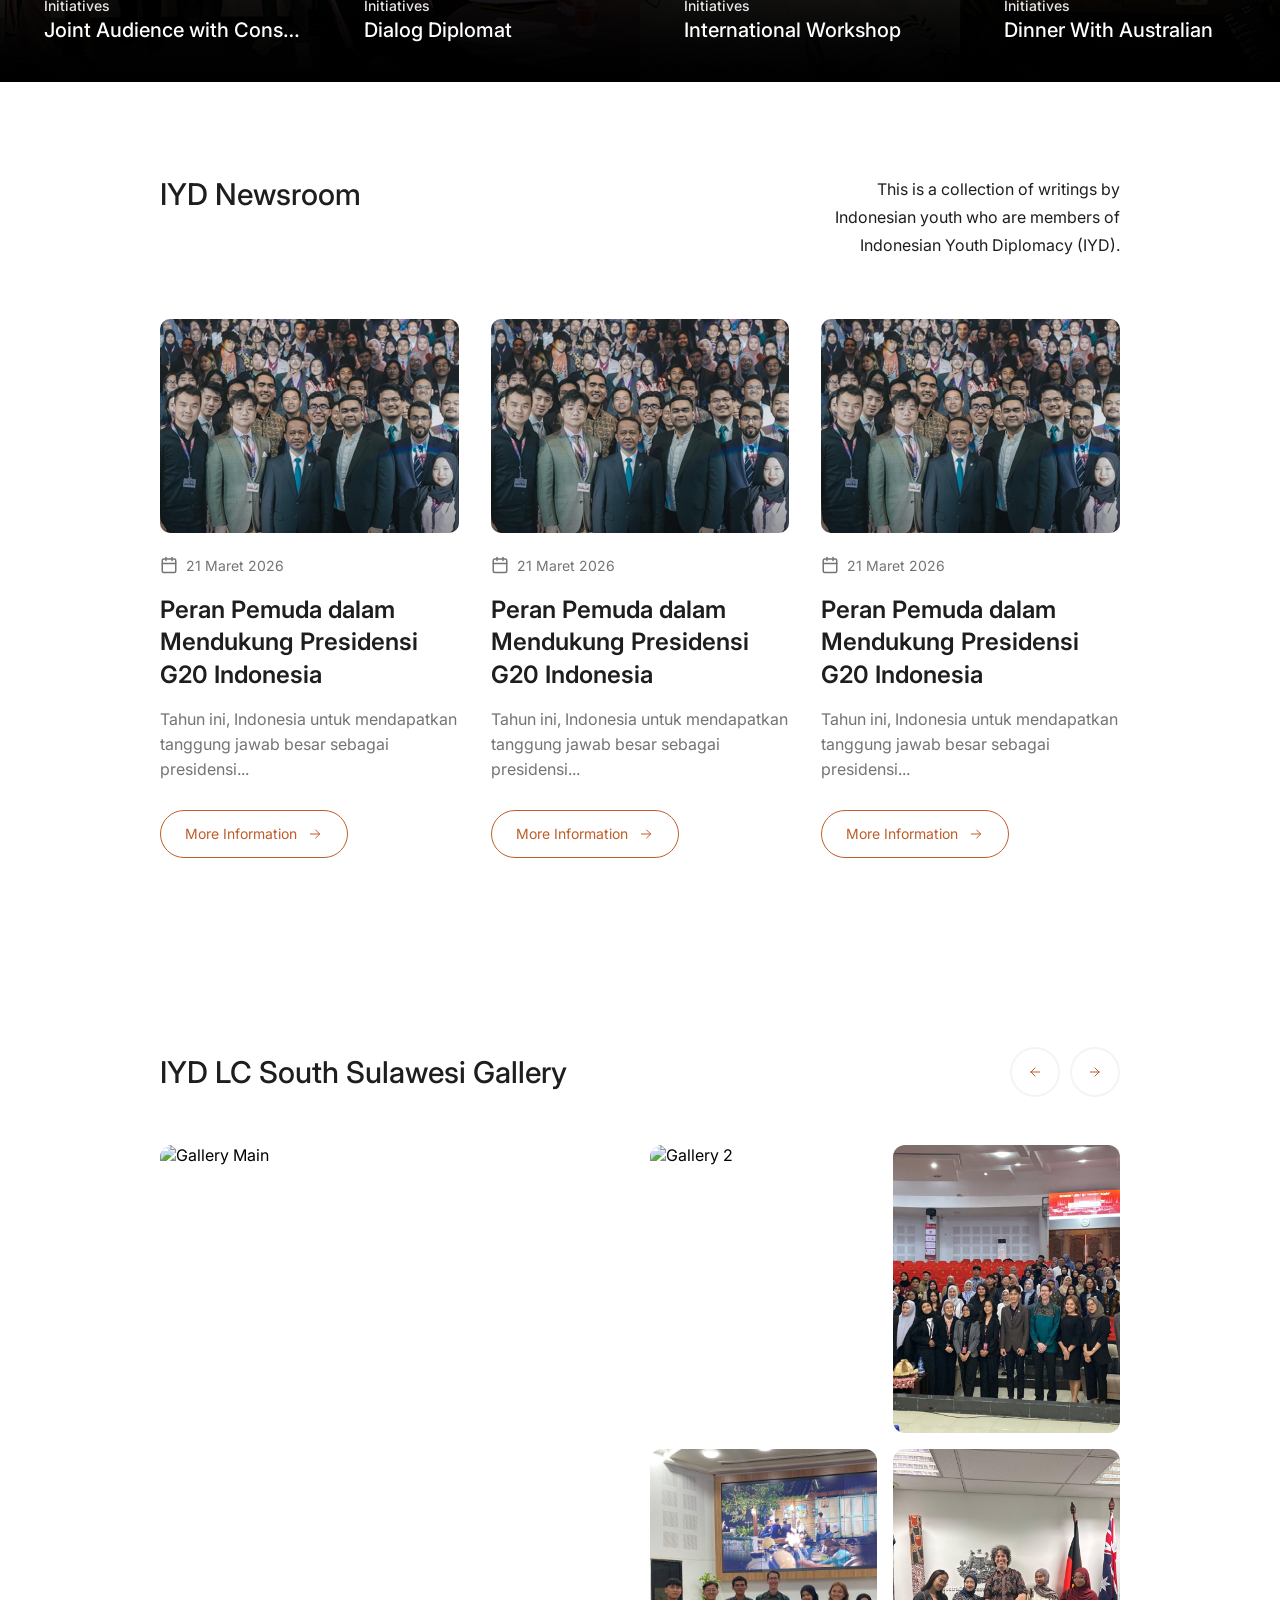
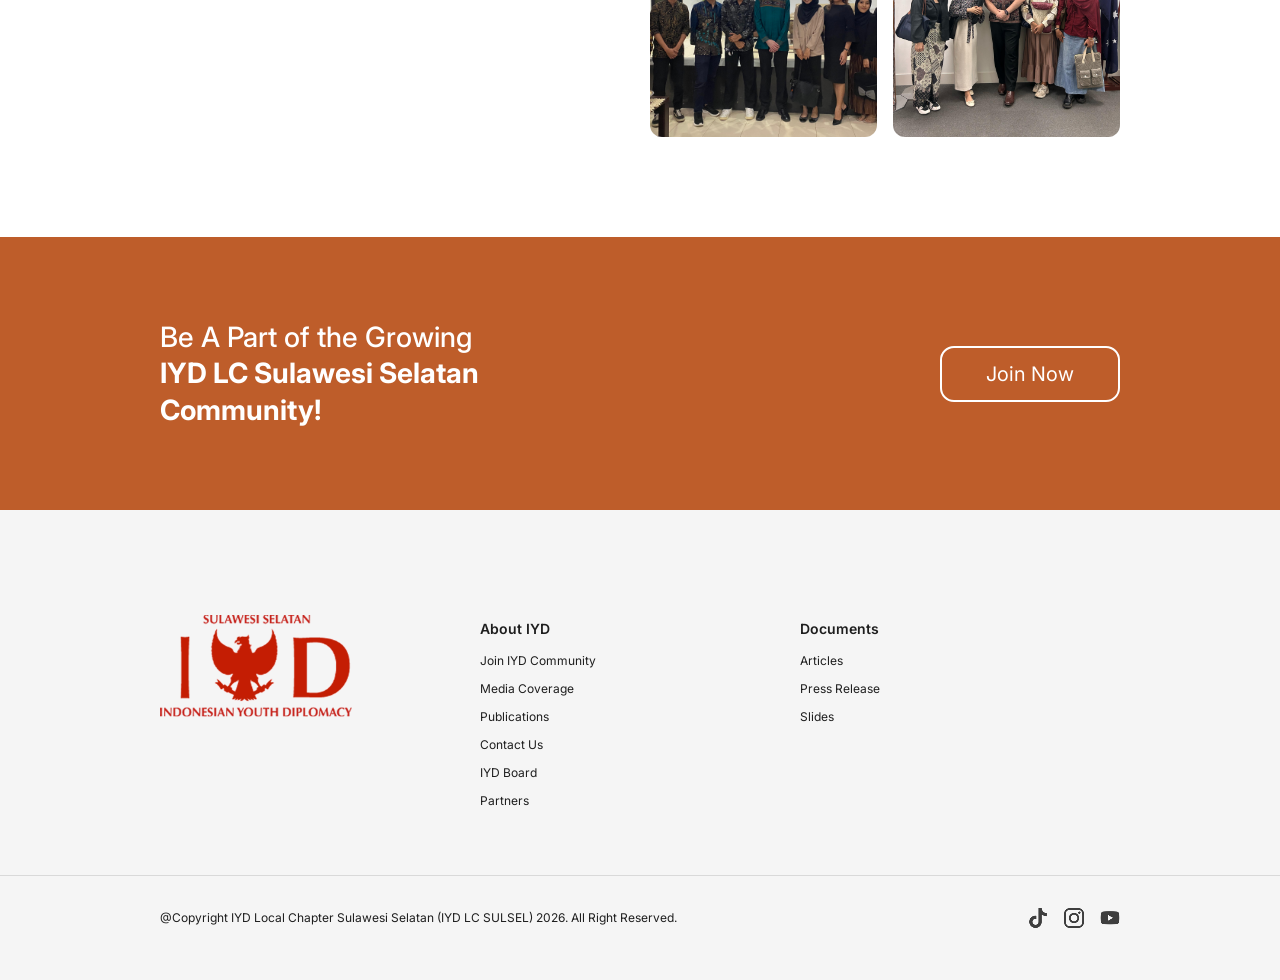
==== commit 69f6d9c8: "fix link contact" ====
--- a/index.html
+++ b/index.html
@@ -30,7 +30,7 @@
           <a href="#">Programs</a>
           <a href="#">Insights</a>
           <a href="get-involved.html">Get Involved</a>
-          <a href="#">Contact</a>
+          <a href="contact.html">Contact</a>
         </nav>
 
         <!-- Hamburger Button (mobile) -->
@@ -50,7 +50,7 @@
         <a href="#" onclick="closeMobileMenu()">Programs</a>
         <a href="#" onclick="closeMobileMenu()">Insights</a>
         <a href="get-involved.html" onclick="closeMobileMenu()">Get Involved</a>
-        <a href="#" onclick="closeMobileMenu()">Contact</a>
+        <a href="contact.html" onclick="closeMobileMenu()">Contact</a>
       </nav>
     </div>
 
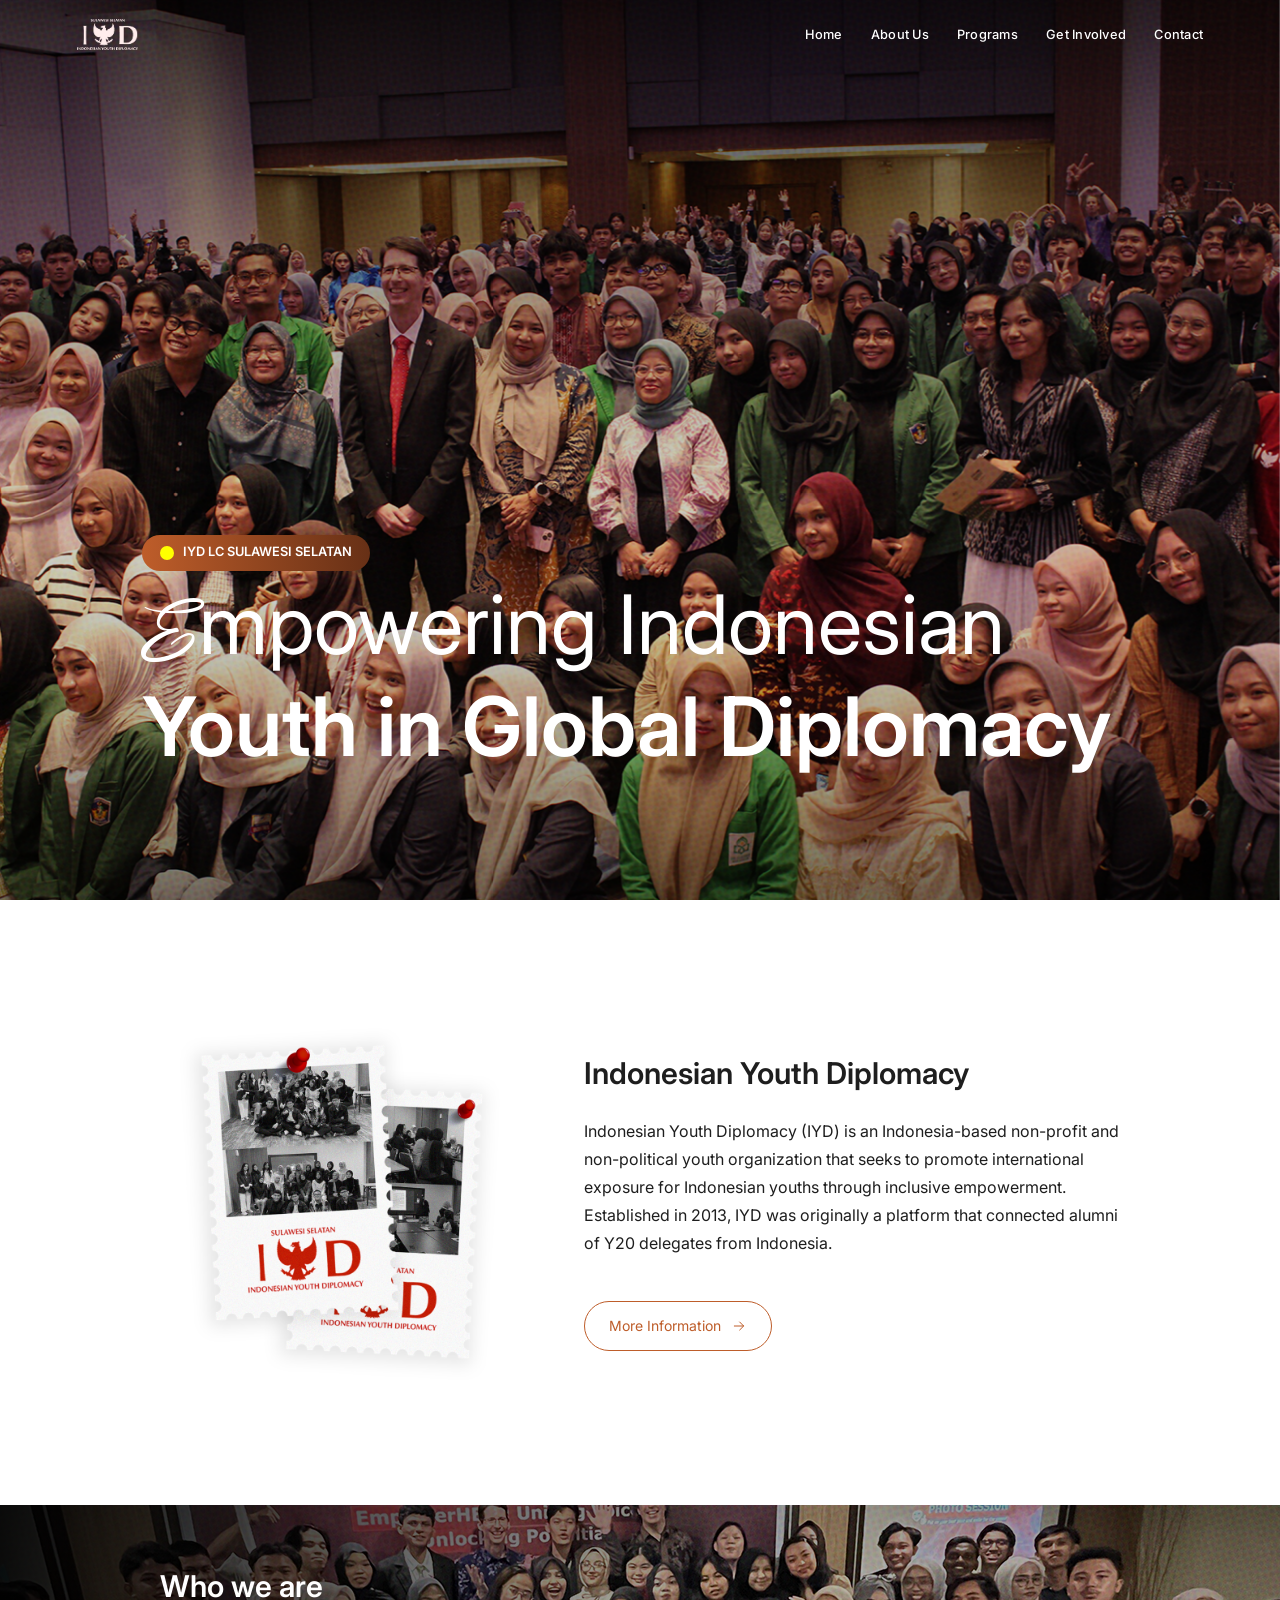
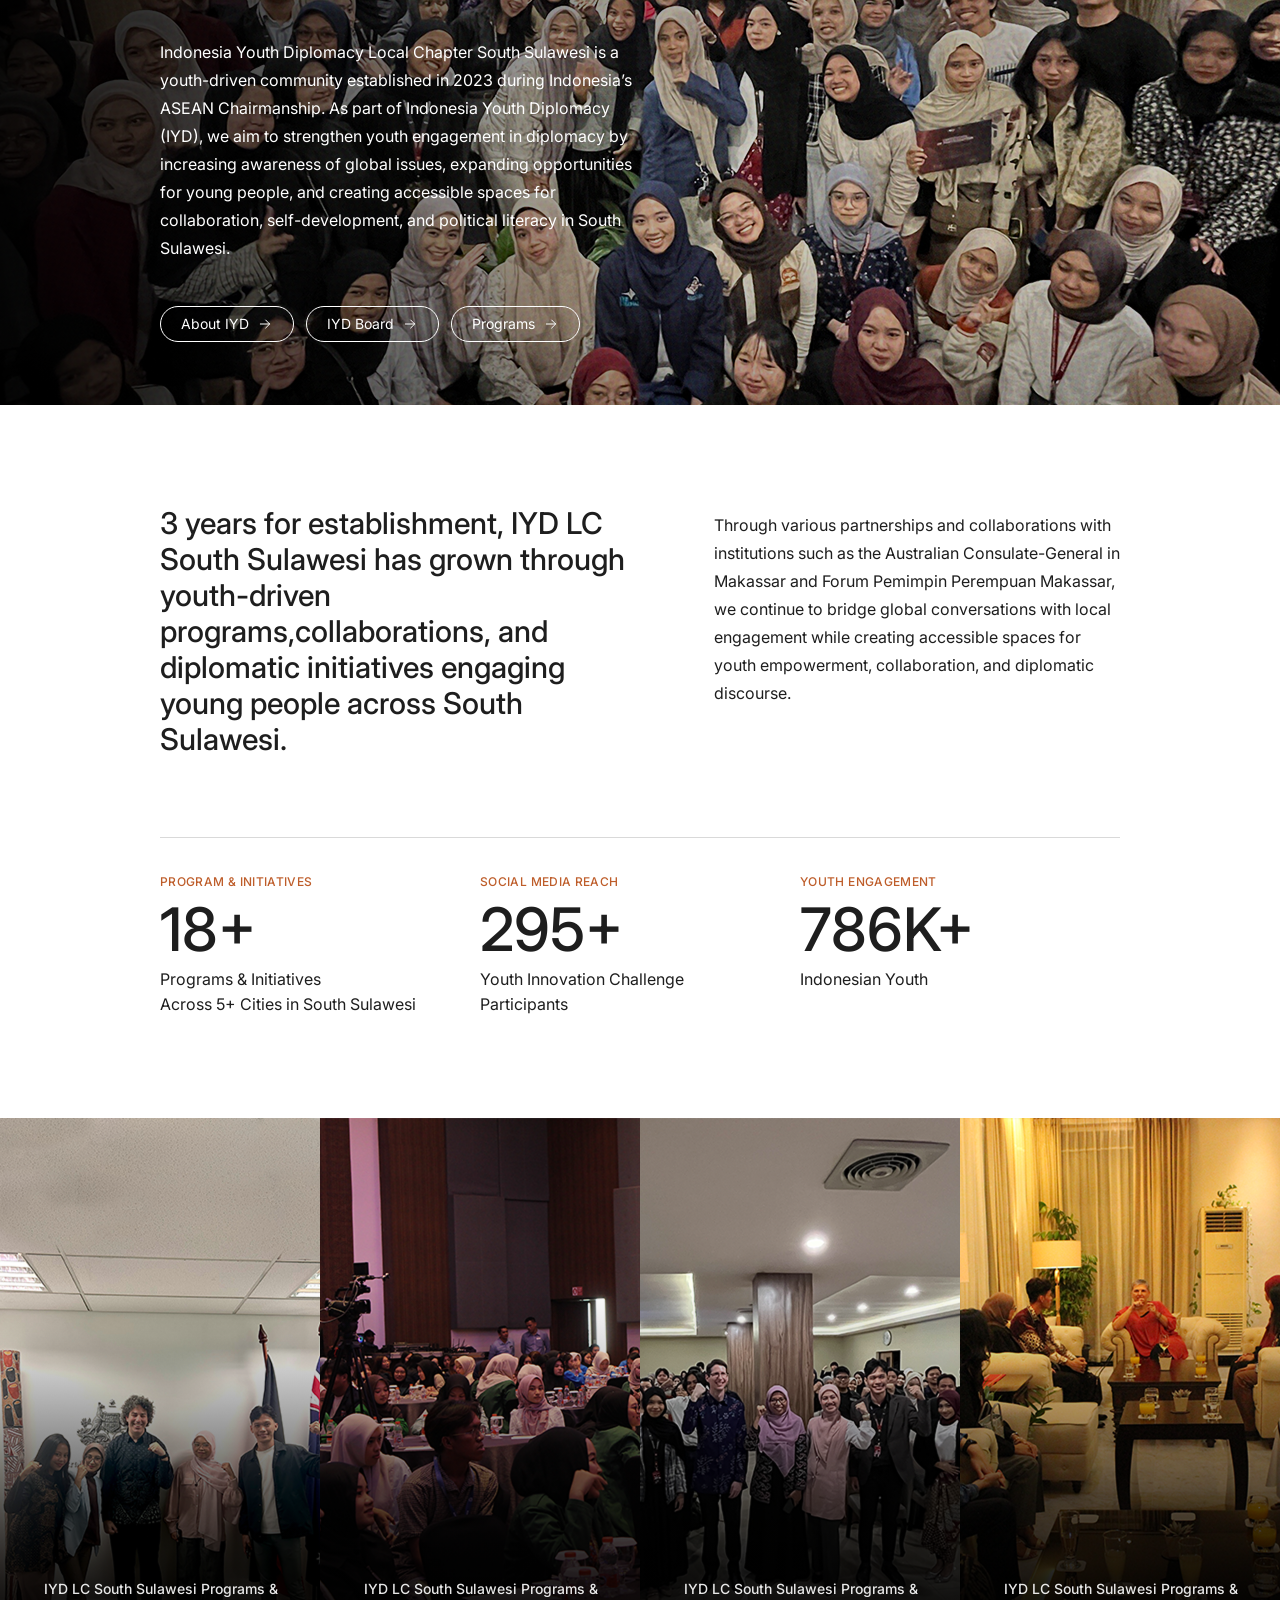
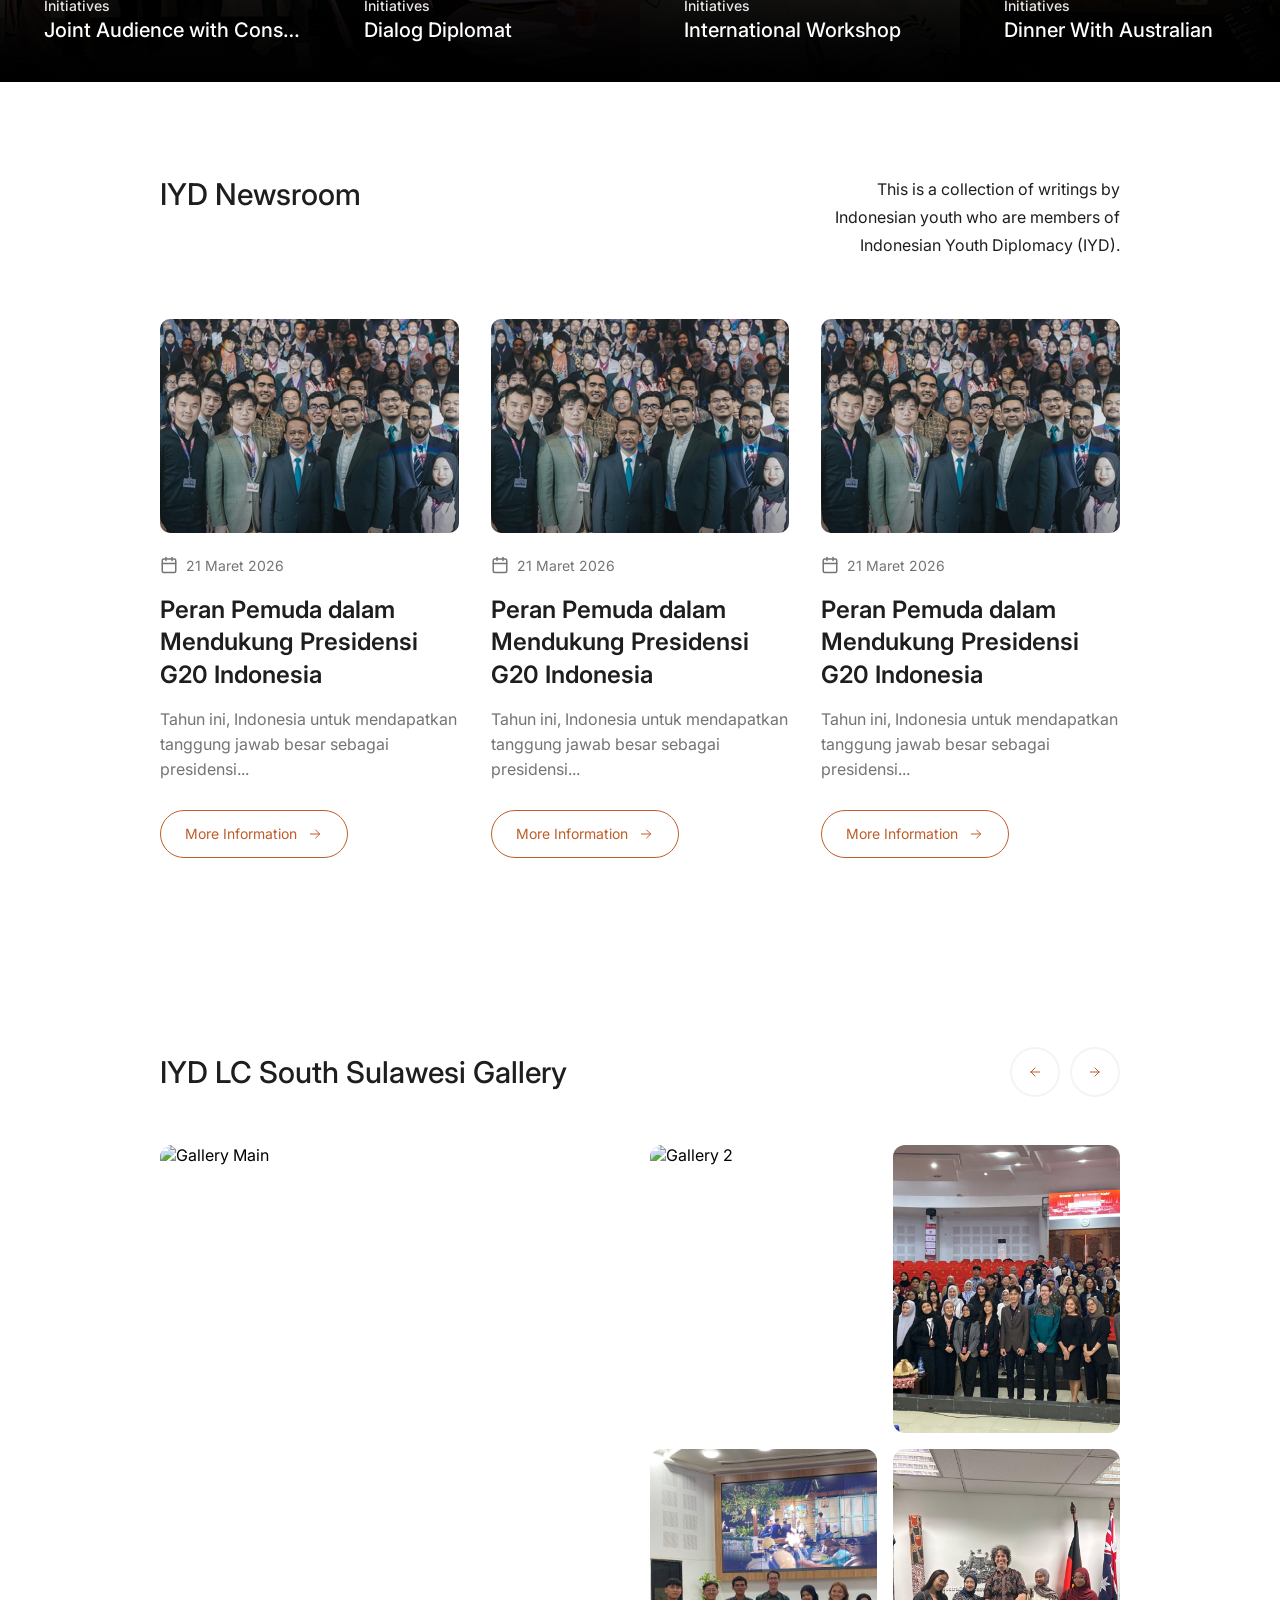
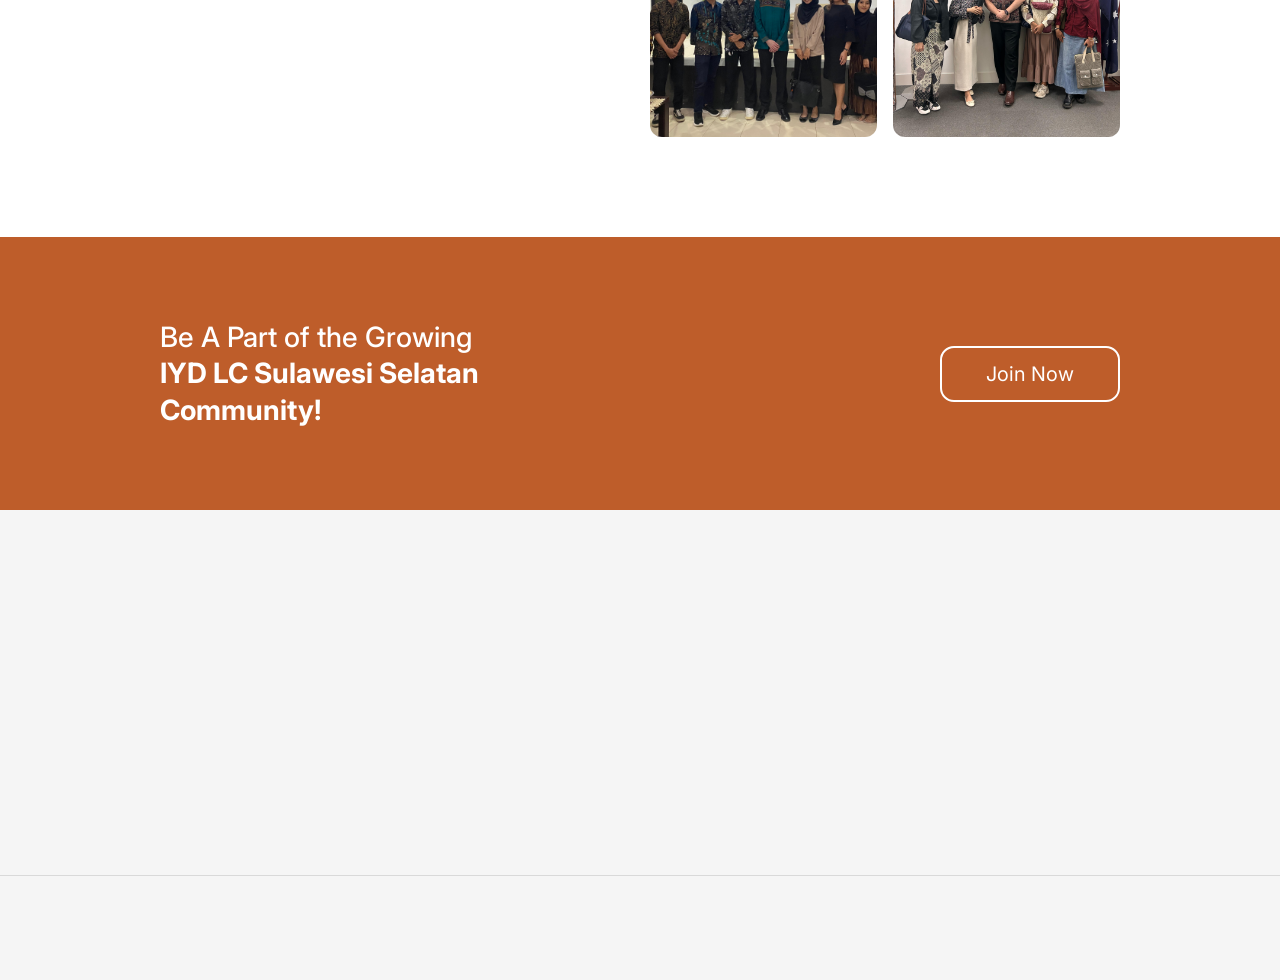
==== commit ad358efe: "remove fitur" ====
--- a/index.html
+++ b/index.html
@@ -28,7 +28,6 @@
           <a href="index.html">Home</a>
           <a href="about.html">About Us</a>
           <a href="#">Programs</a>
-          <a href="#">Insights</a>
           <a href="get-involved.html">Get Involved</a>
           <a href="contact.html">Contact</a>
         </nav>
@@ -79,15 +78,6 @@
     </div>
 
     <!-- ====== BOTTOM BAR ====== -->
-    <div class="hero-bottom-bar">
-      <div class="bottom-bar-row">
-        <a href="#">Y20 Summit</a>
-      </div>
-      <div class="bottom-bar-row">
-        <a href="#">Asean Youth Agenda</a>
-        <a href="#">IYD Board</a>
-      </div>
-    </div>
 
   </div>
   </div>
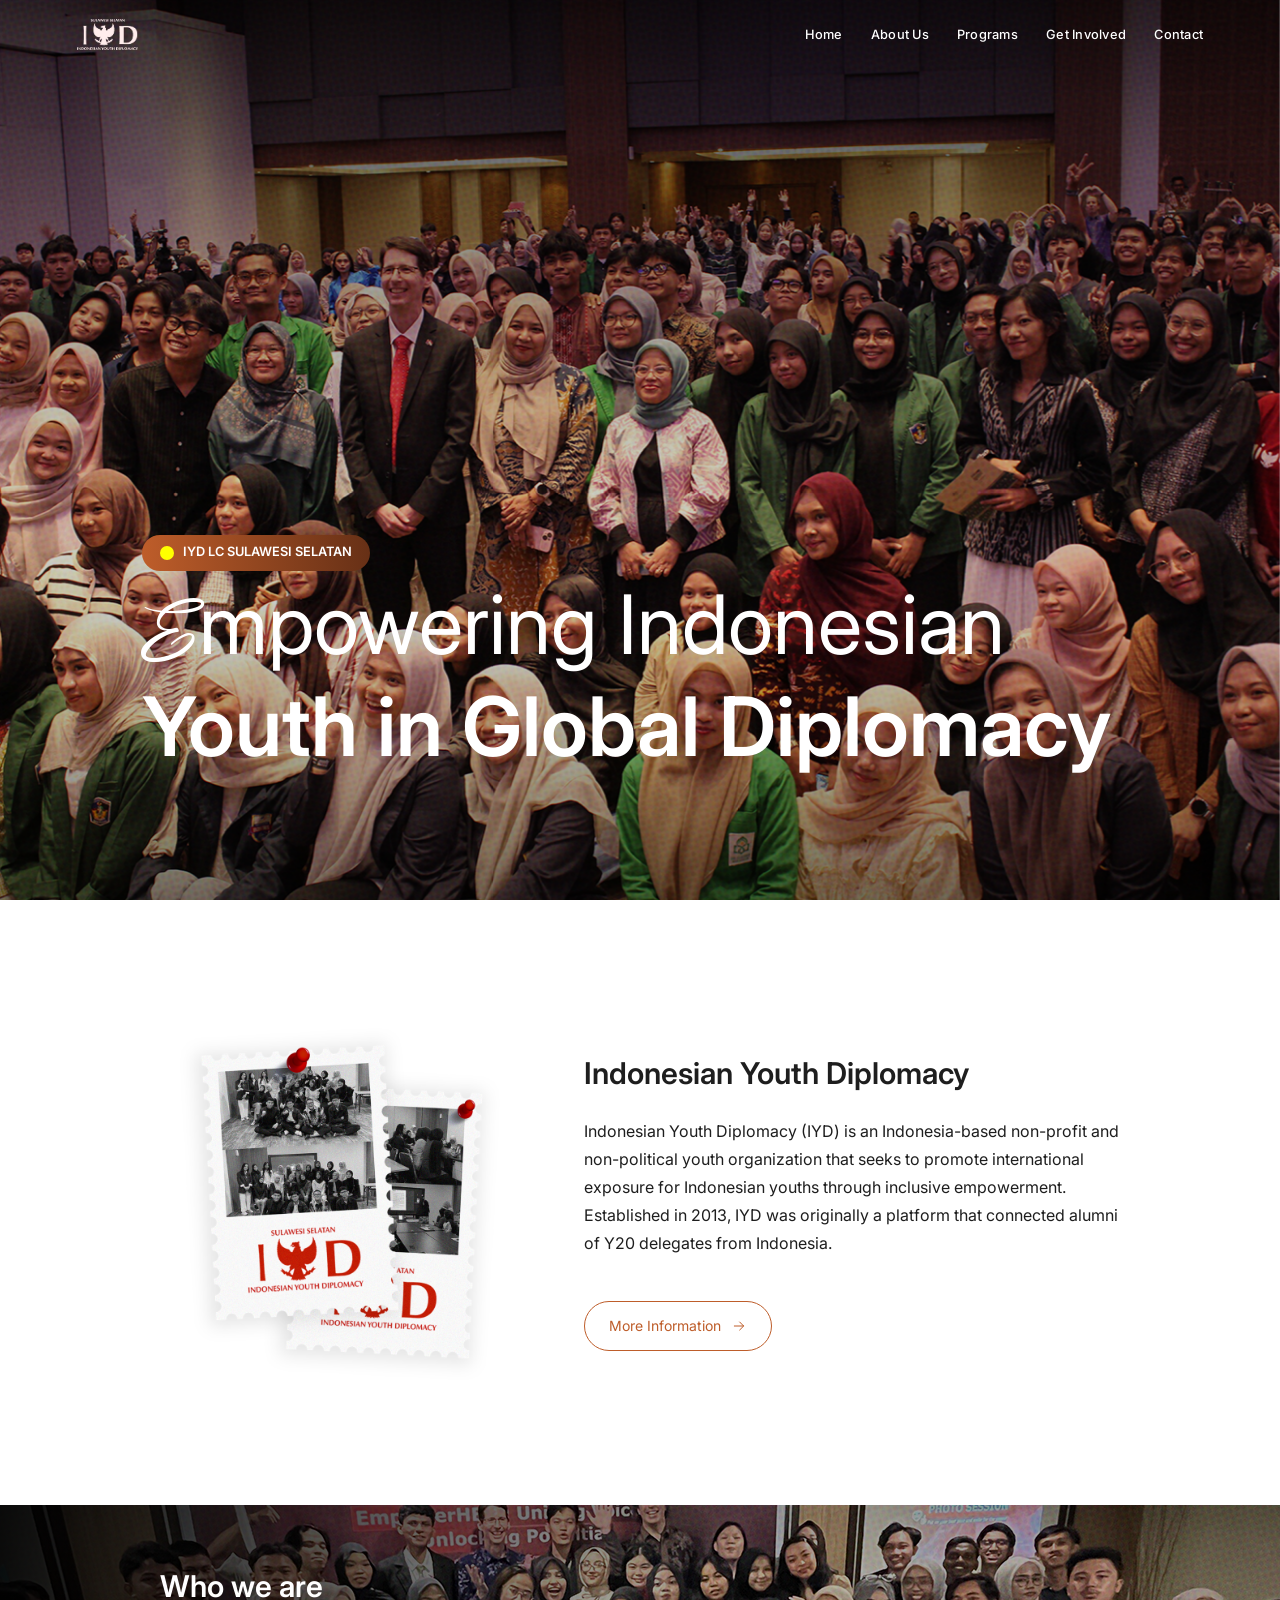
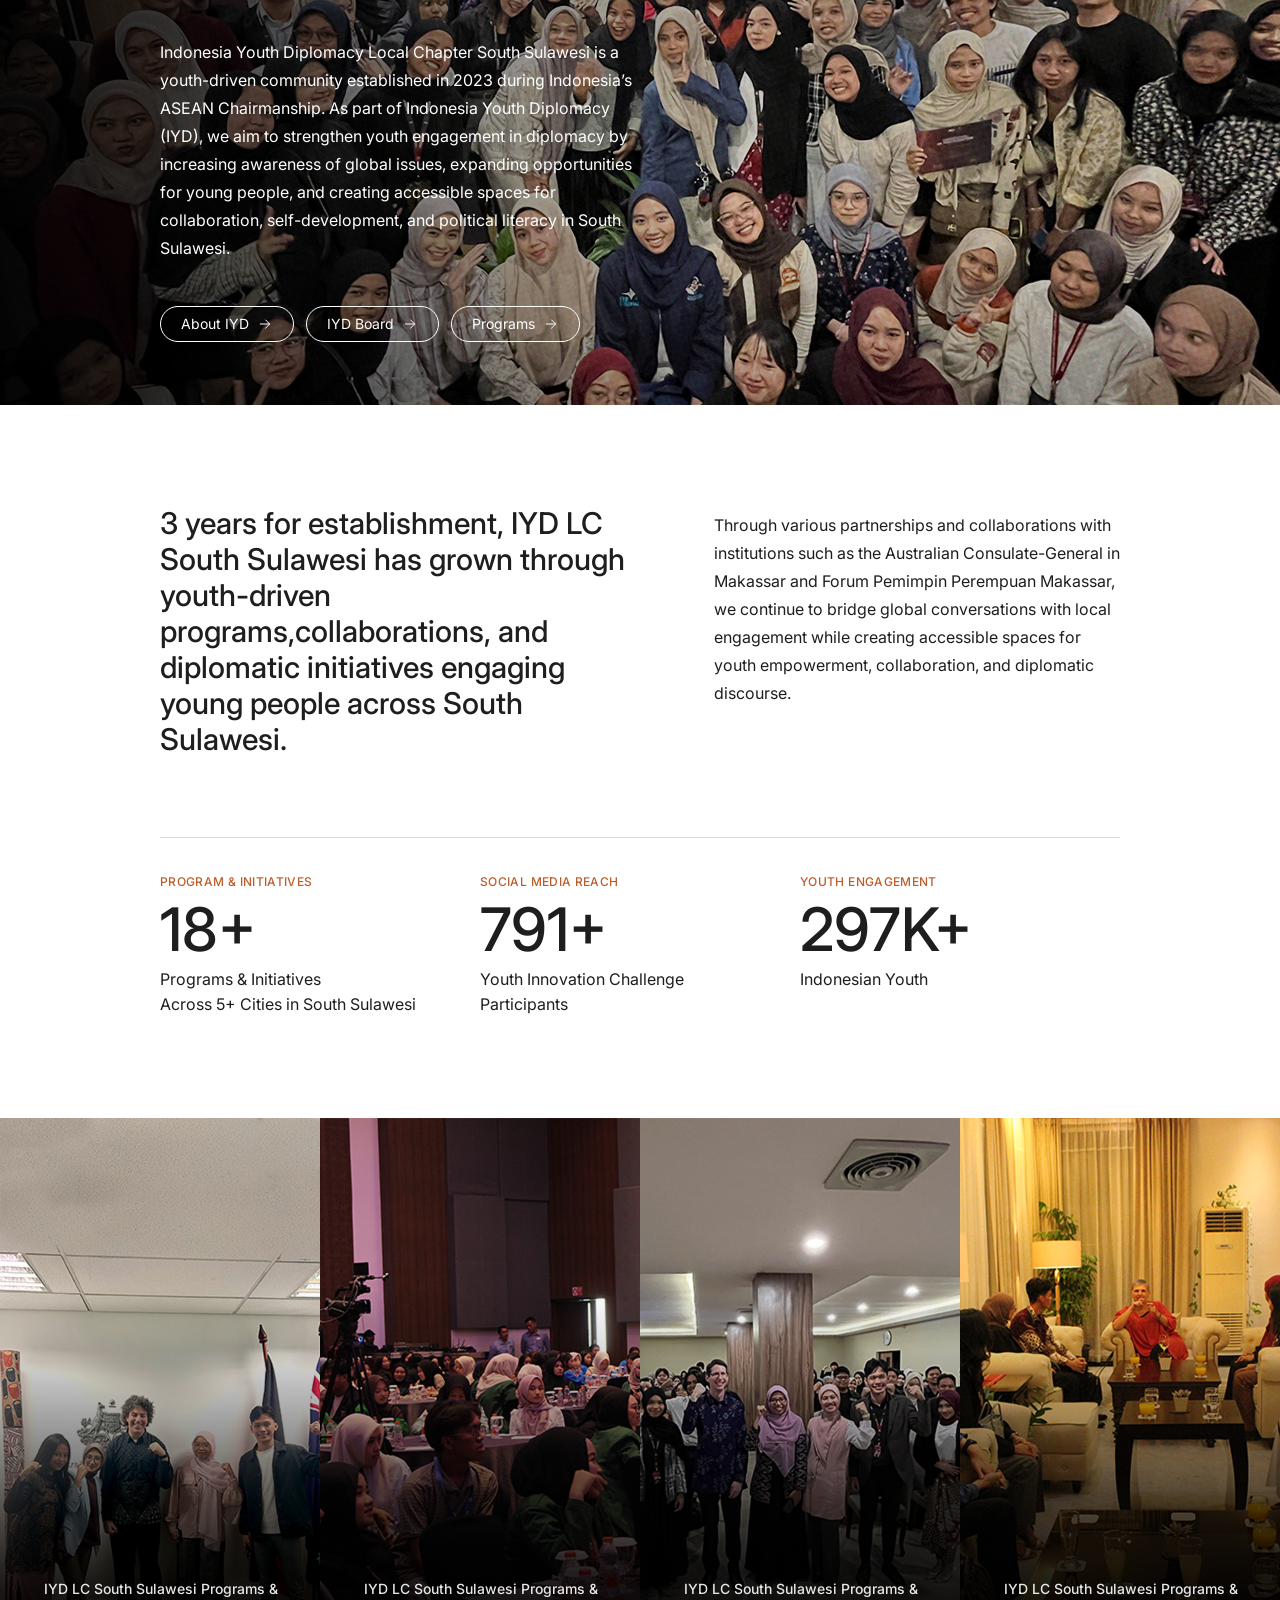
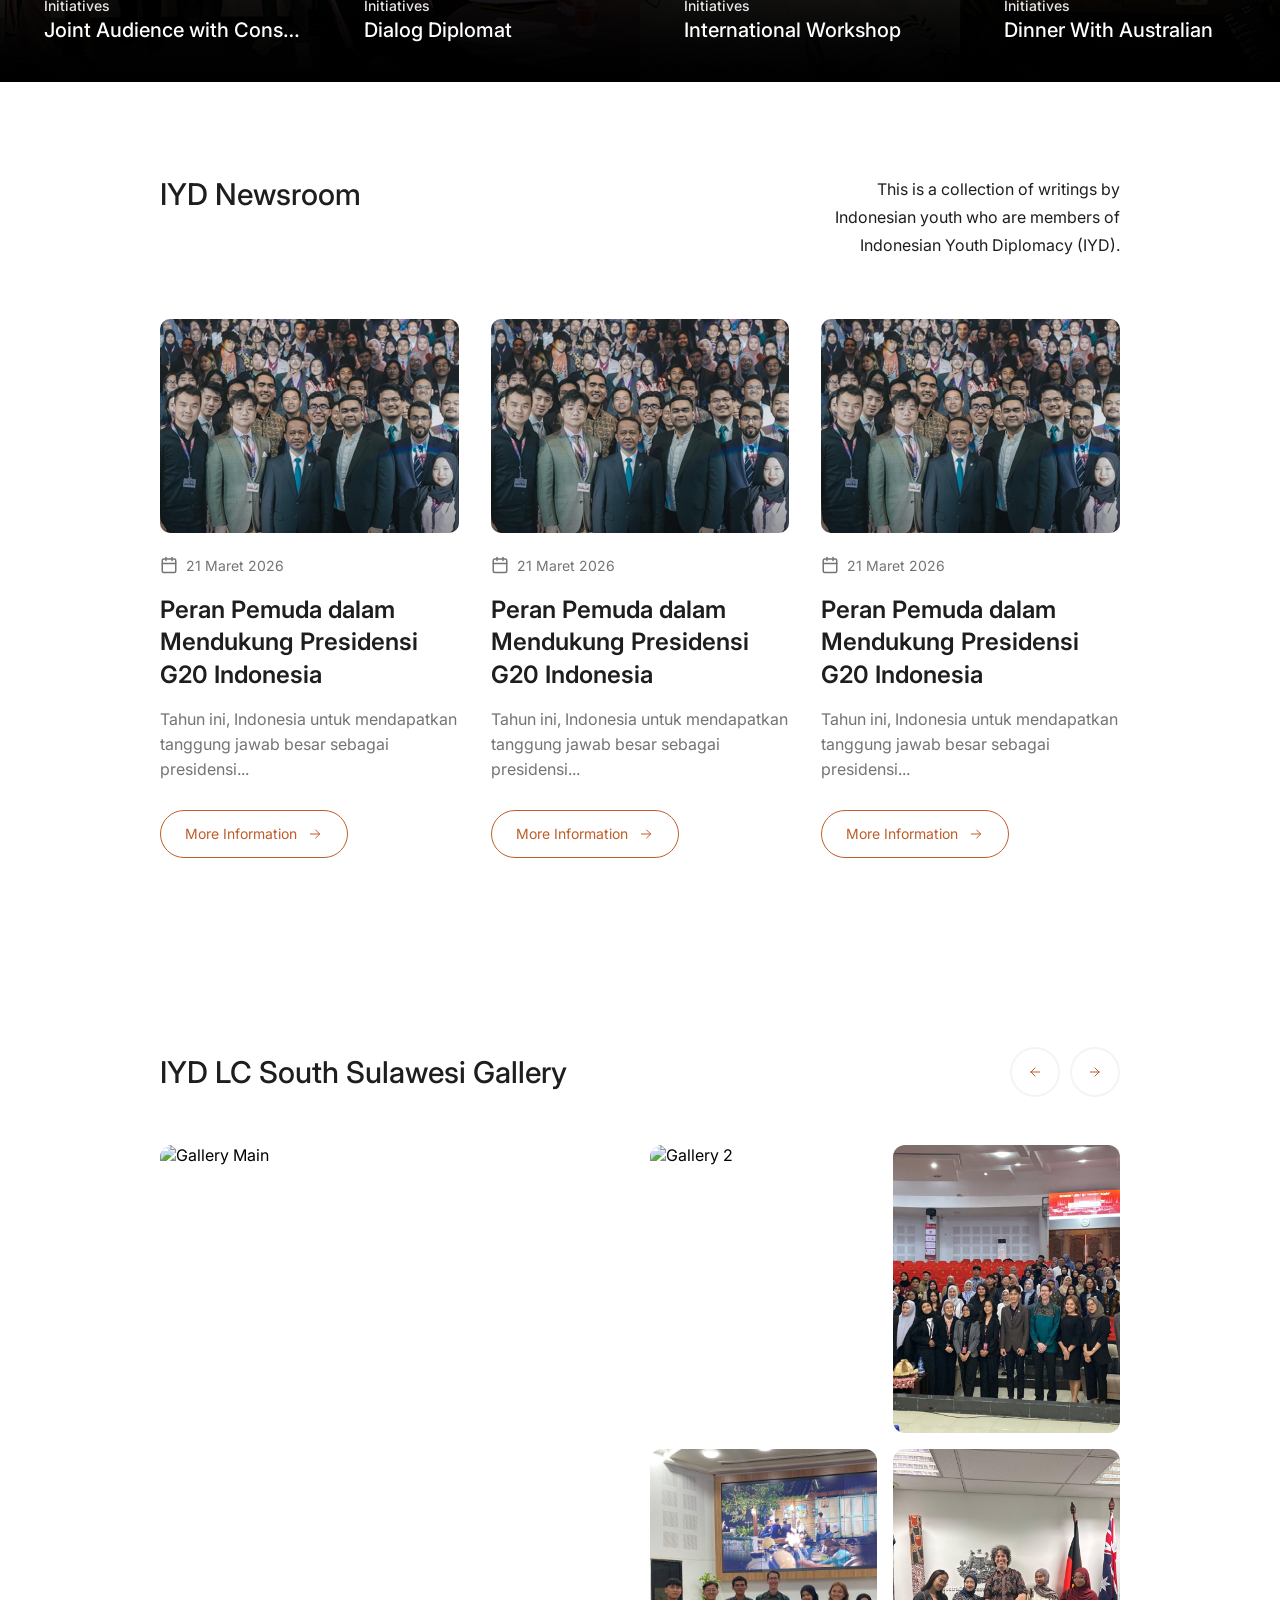
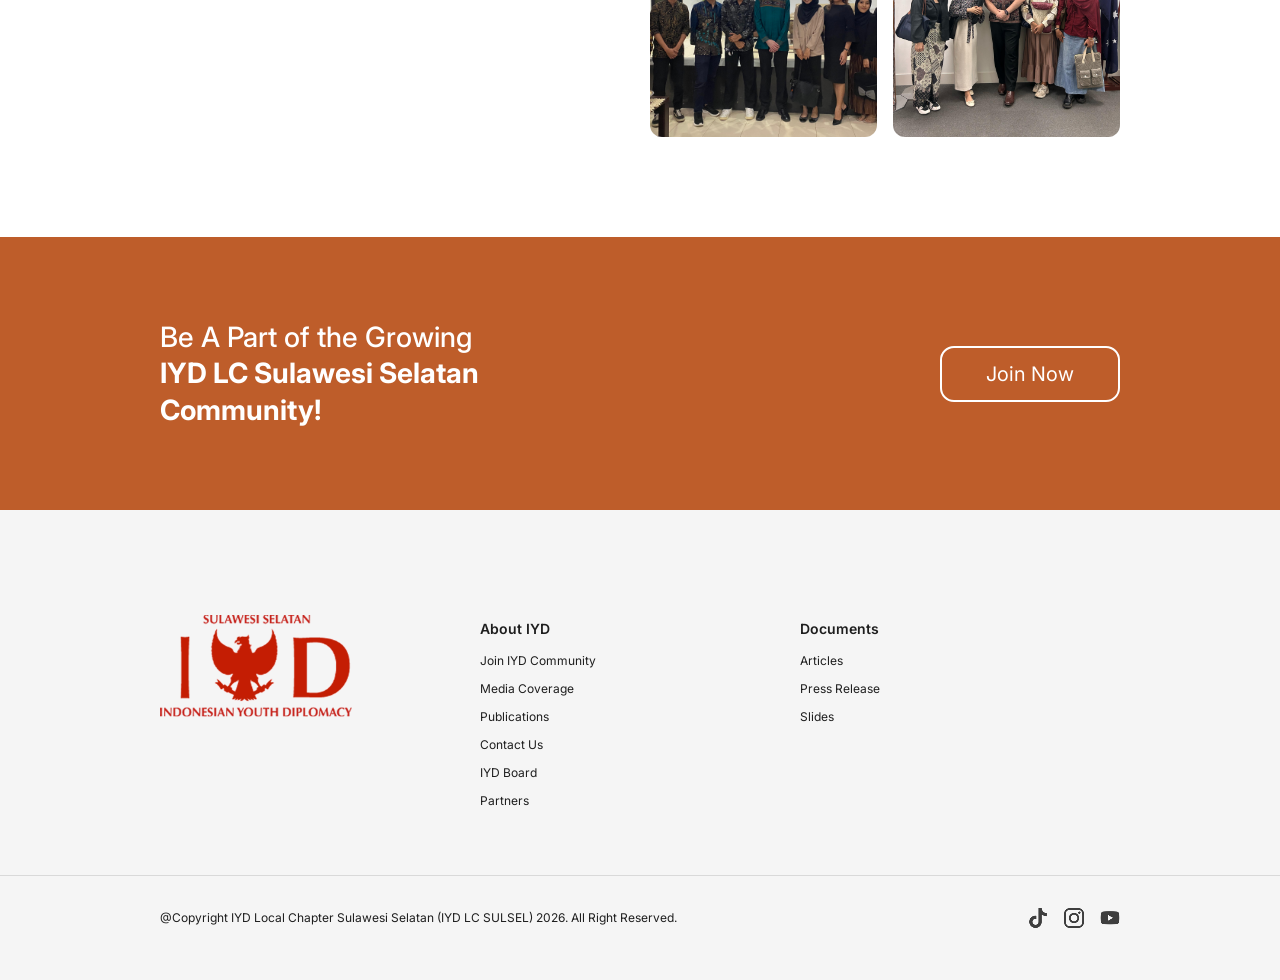
==== commit 7bf0ba2e: "update data statistik" ====
--- a/index.html
+++ b/index.html
@@ -194,13 +194,13 @@
 
         <div class="adata-stat" data-anim>
           <span class="adata-stat-label">Social Media Reach</span>
-          <span class="adata-stat-number" data-count="300" data-suffix="+">0+</span>
+          <span class="adata-stat-number" data-count="800" data-suffix="+">0+</span>
           <span class="adata-stat-desc">Youth Innovation Challenge<br/>Participants</span>
         </div>
 
         <div class="adata-stat" data-anim>
           <span class="adata-stat-label">Youth engagement</span>
-          <span class="adata-stat-number" data-count="800" data-suffix="K+">0K+</span>
+          <span class="adata-stat-number" data-count="300" data-suffix="K+">0K+</span>
           <span class="adata-stat-desc">Indonesian Youth</span>
         </div>
 
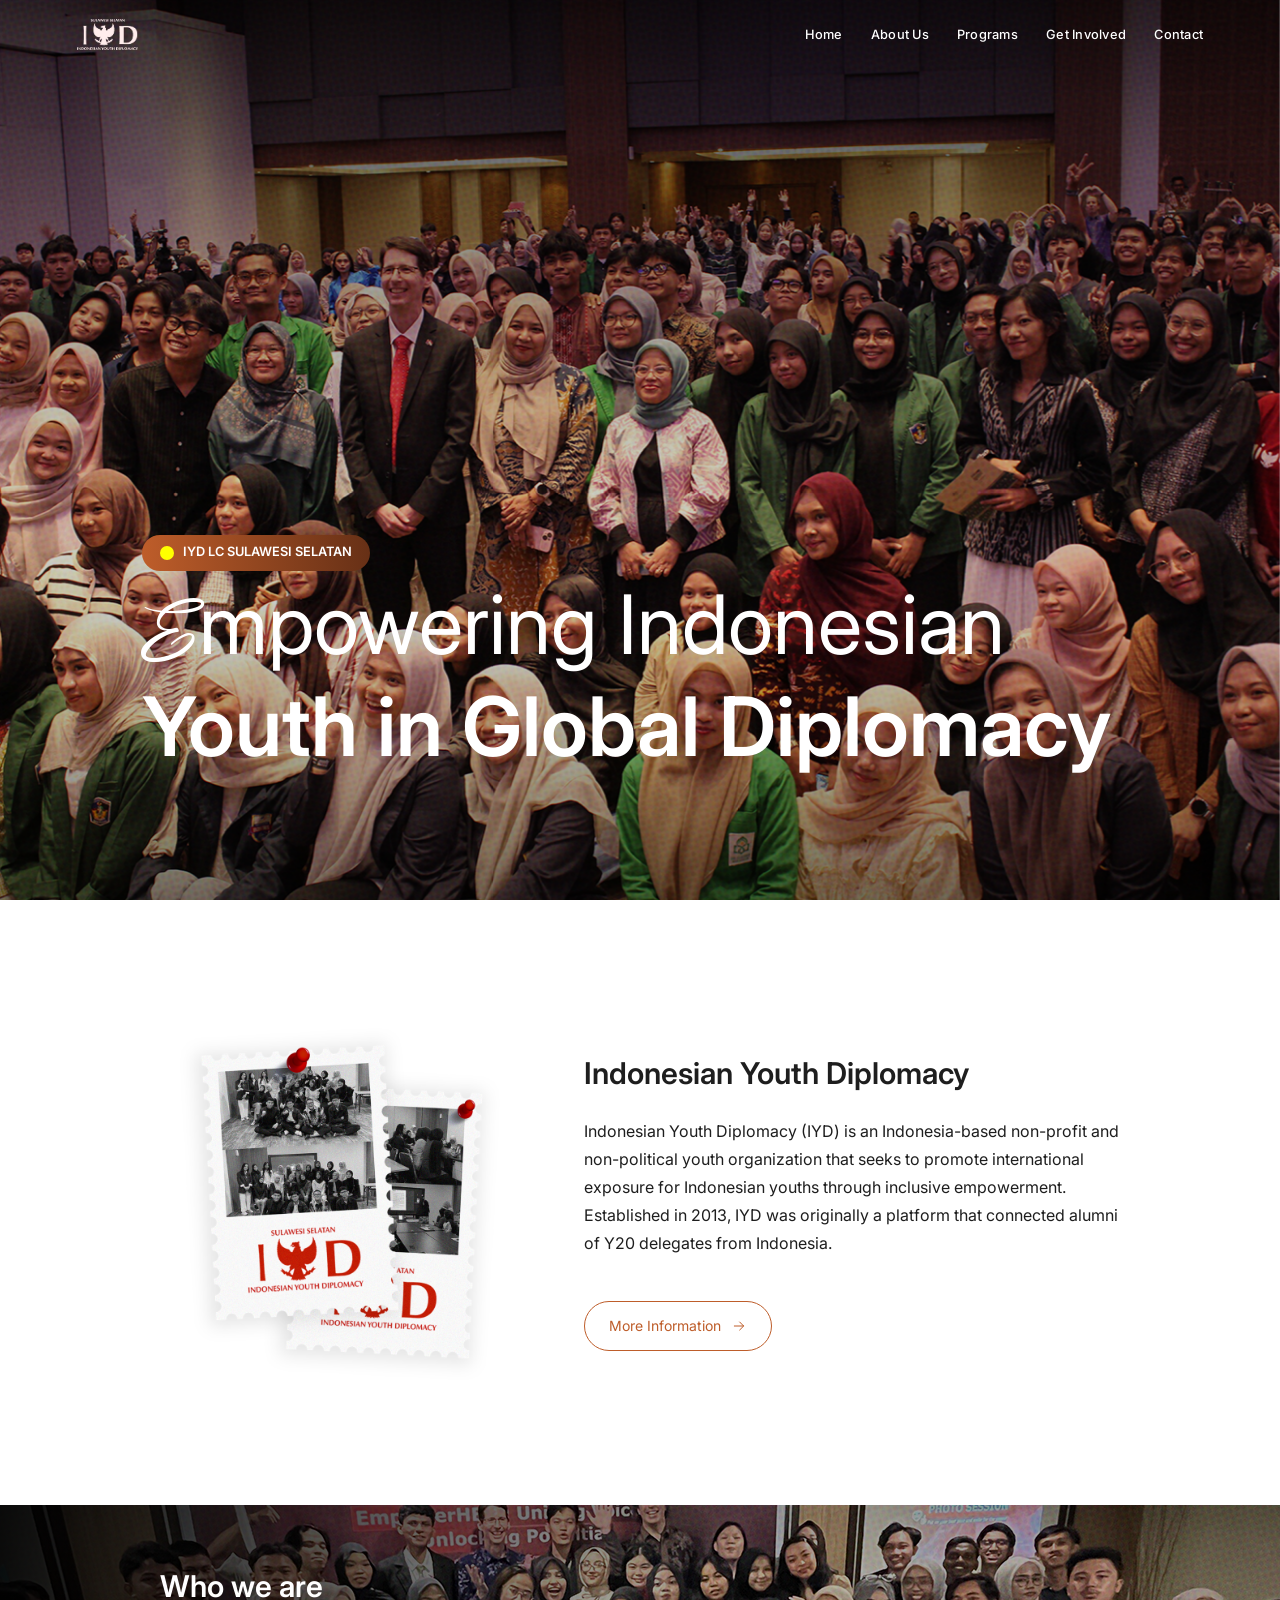
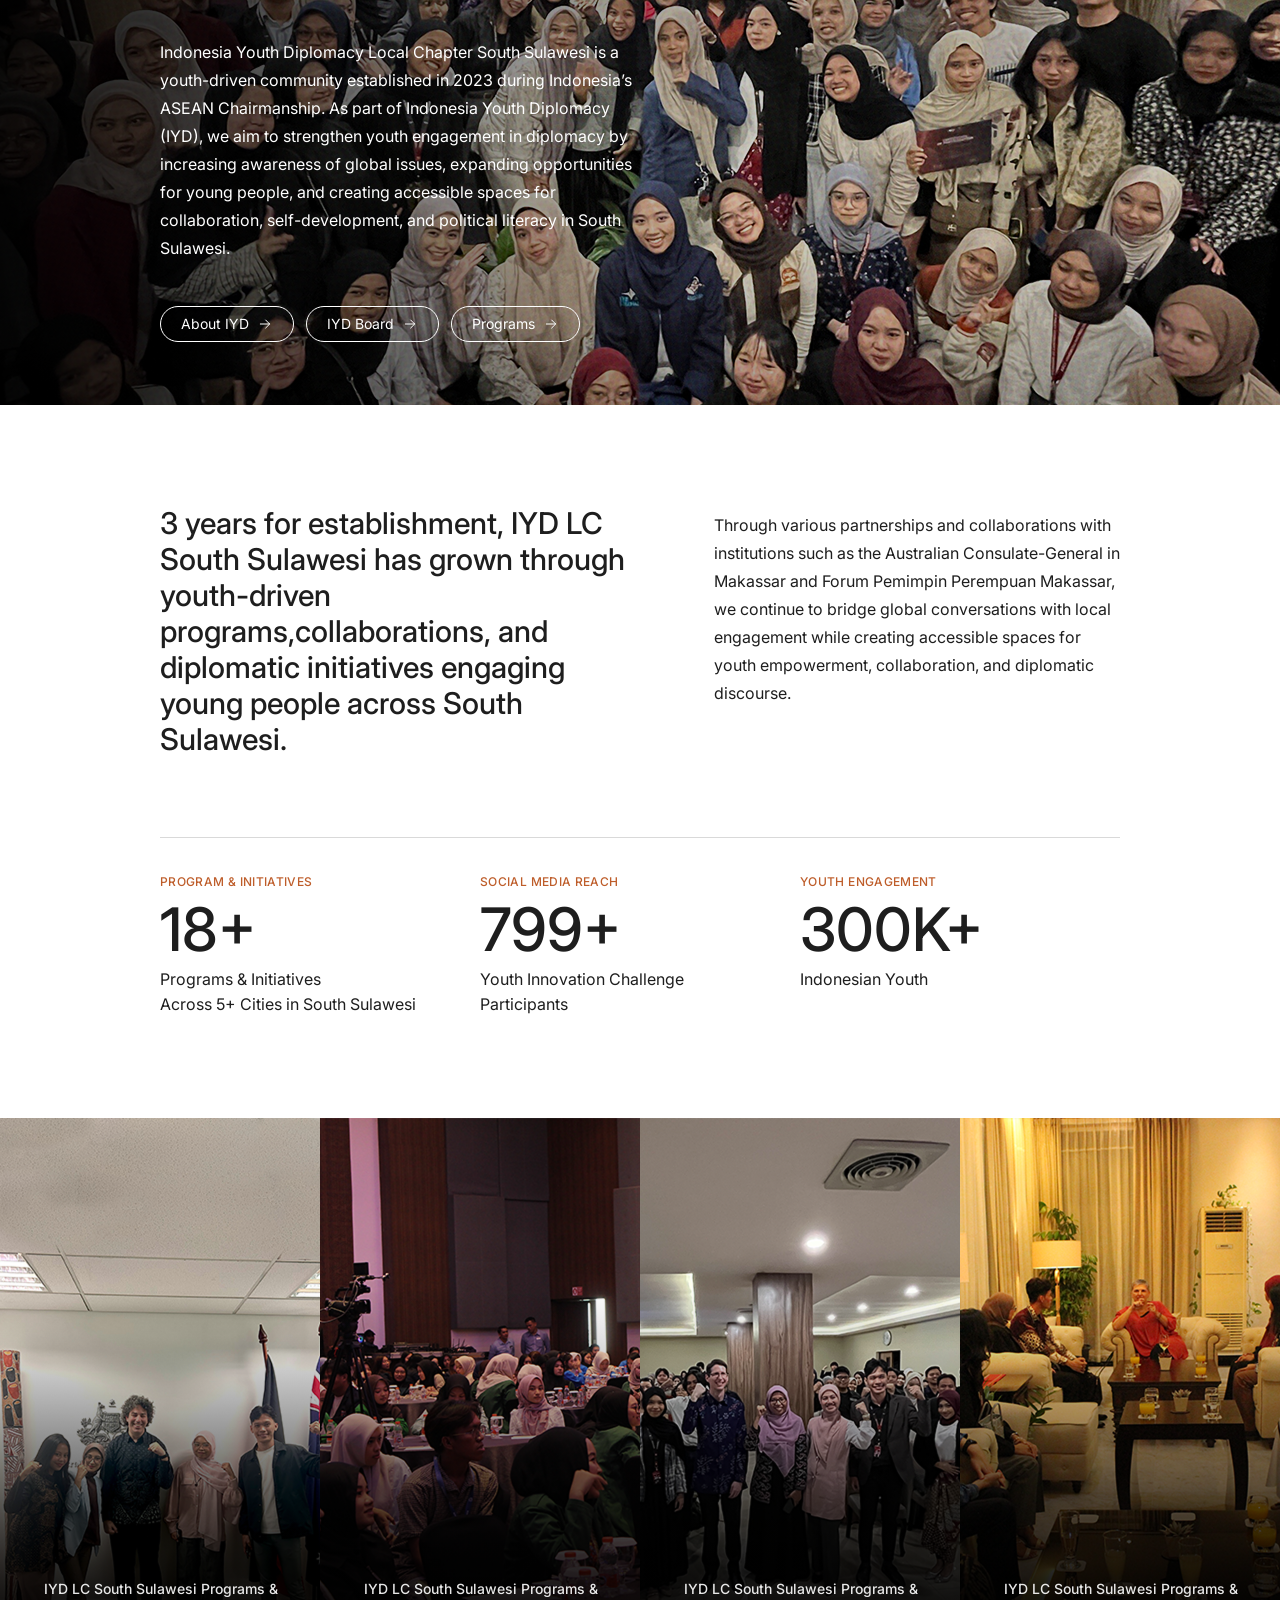
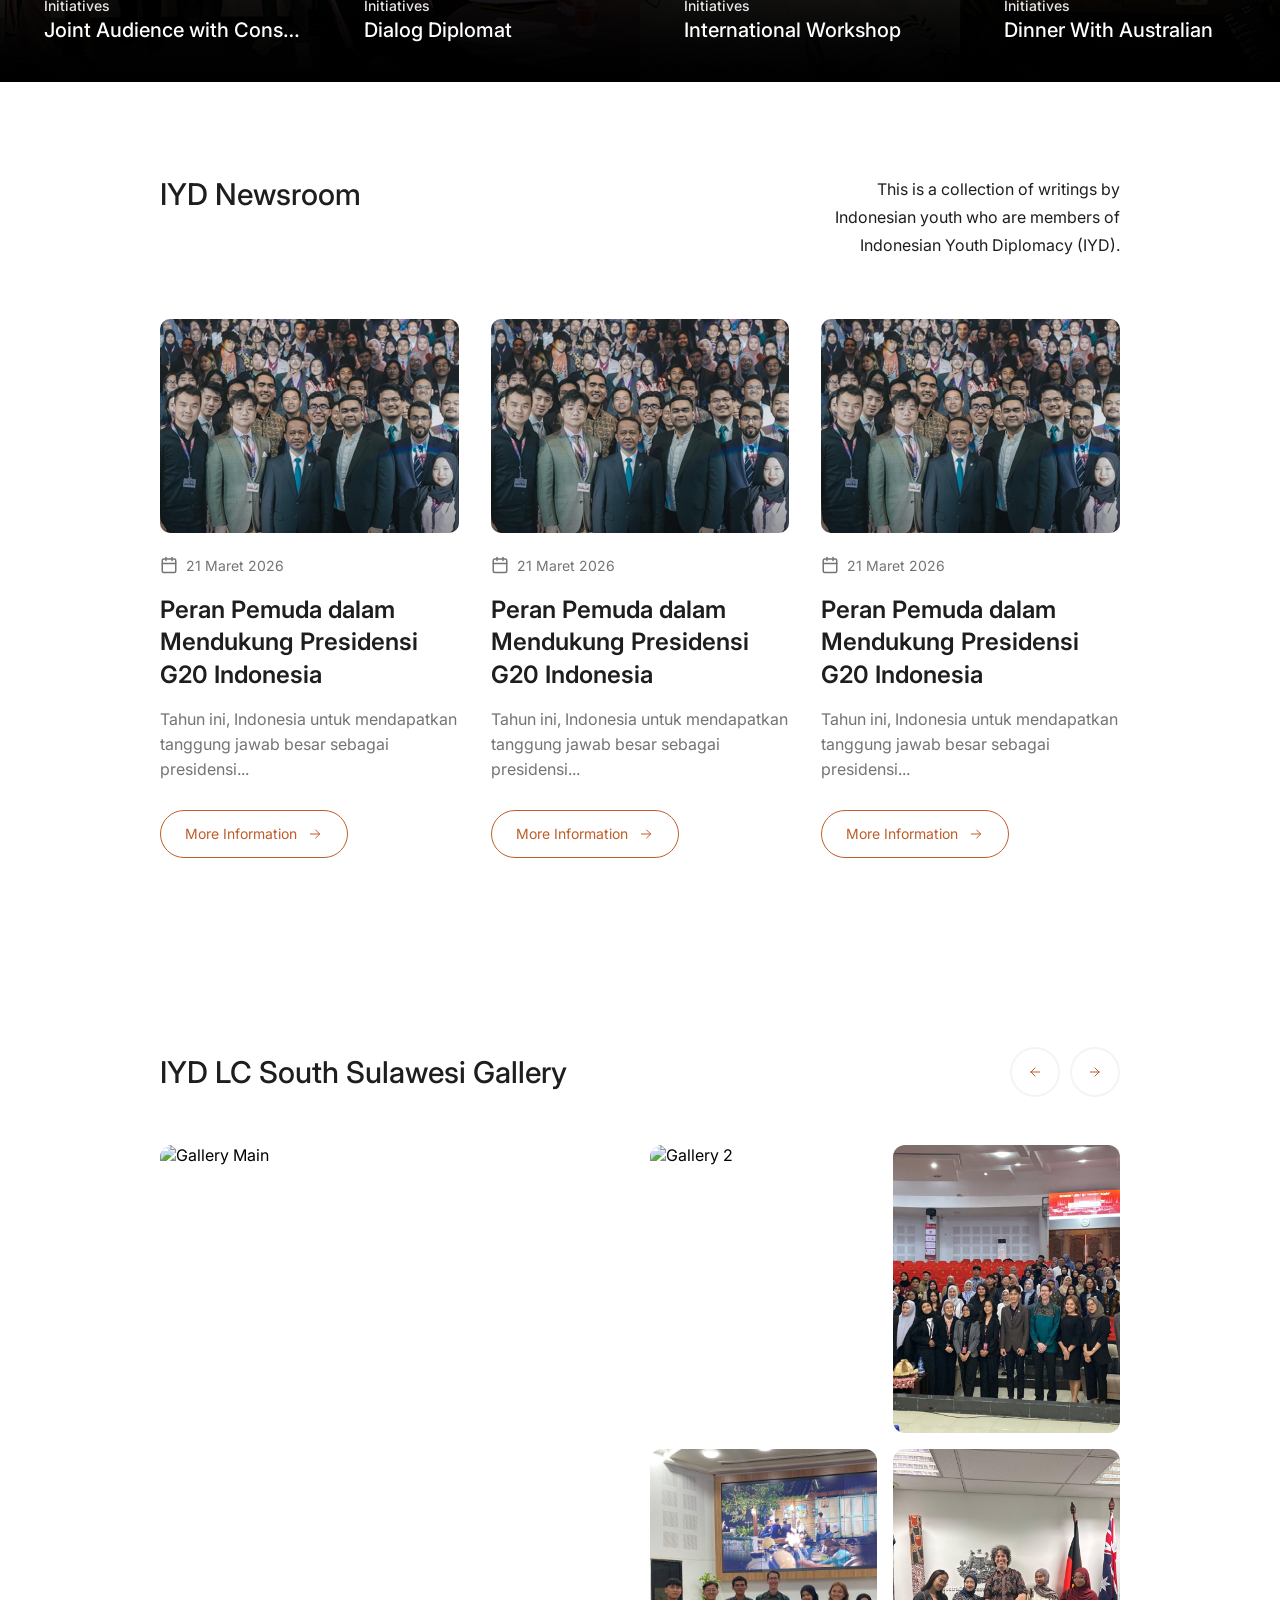
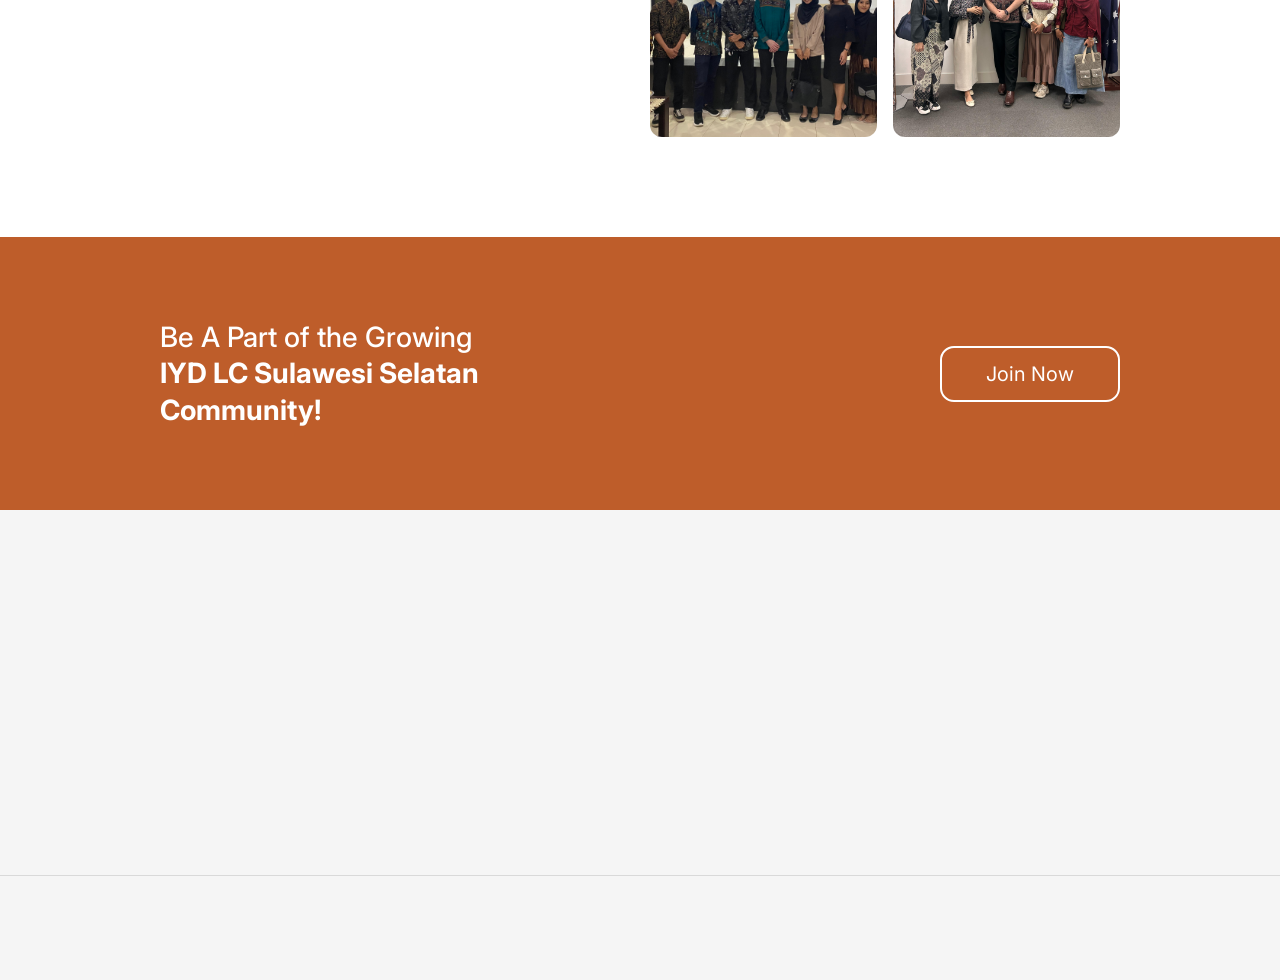
==== commit 36cf0bf7: "link button" ====
--- a/index.html
+++ b/index.html
@@ -102,7 +102,7 @@
           Indonesia. 
           
         </p>
-        <a href="#" class="about-btn" data-anim>
+        <a href="about.html" class="about-btn" data-anim>
           More Information
           <svg class="about-btn-icon" xmlns="http://www.w3.org/2000/svg" width="16" height="16" viewBox="0 0 24 24" fill="none" stroke="#BE5D2A" stroke-width="1.5" stroke-linecap="round" stroke-linejoin="round">
             <path d="M5 12h14M13 6l6 6-6 6"/>
